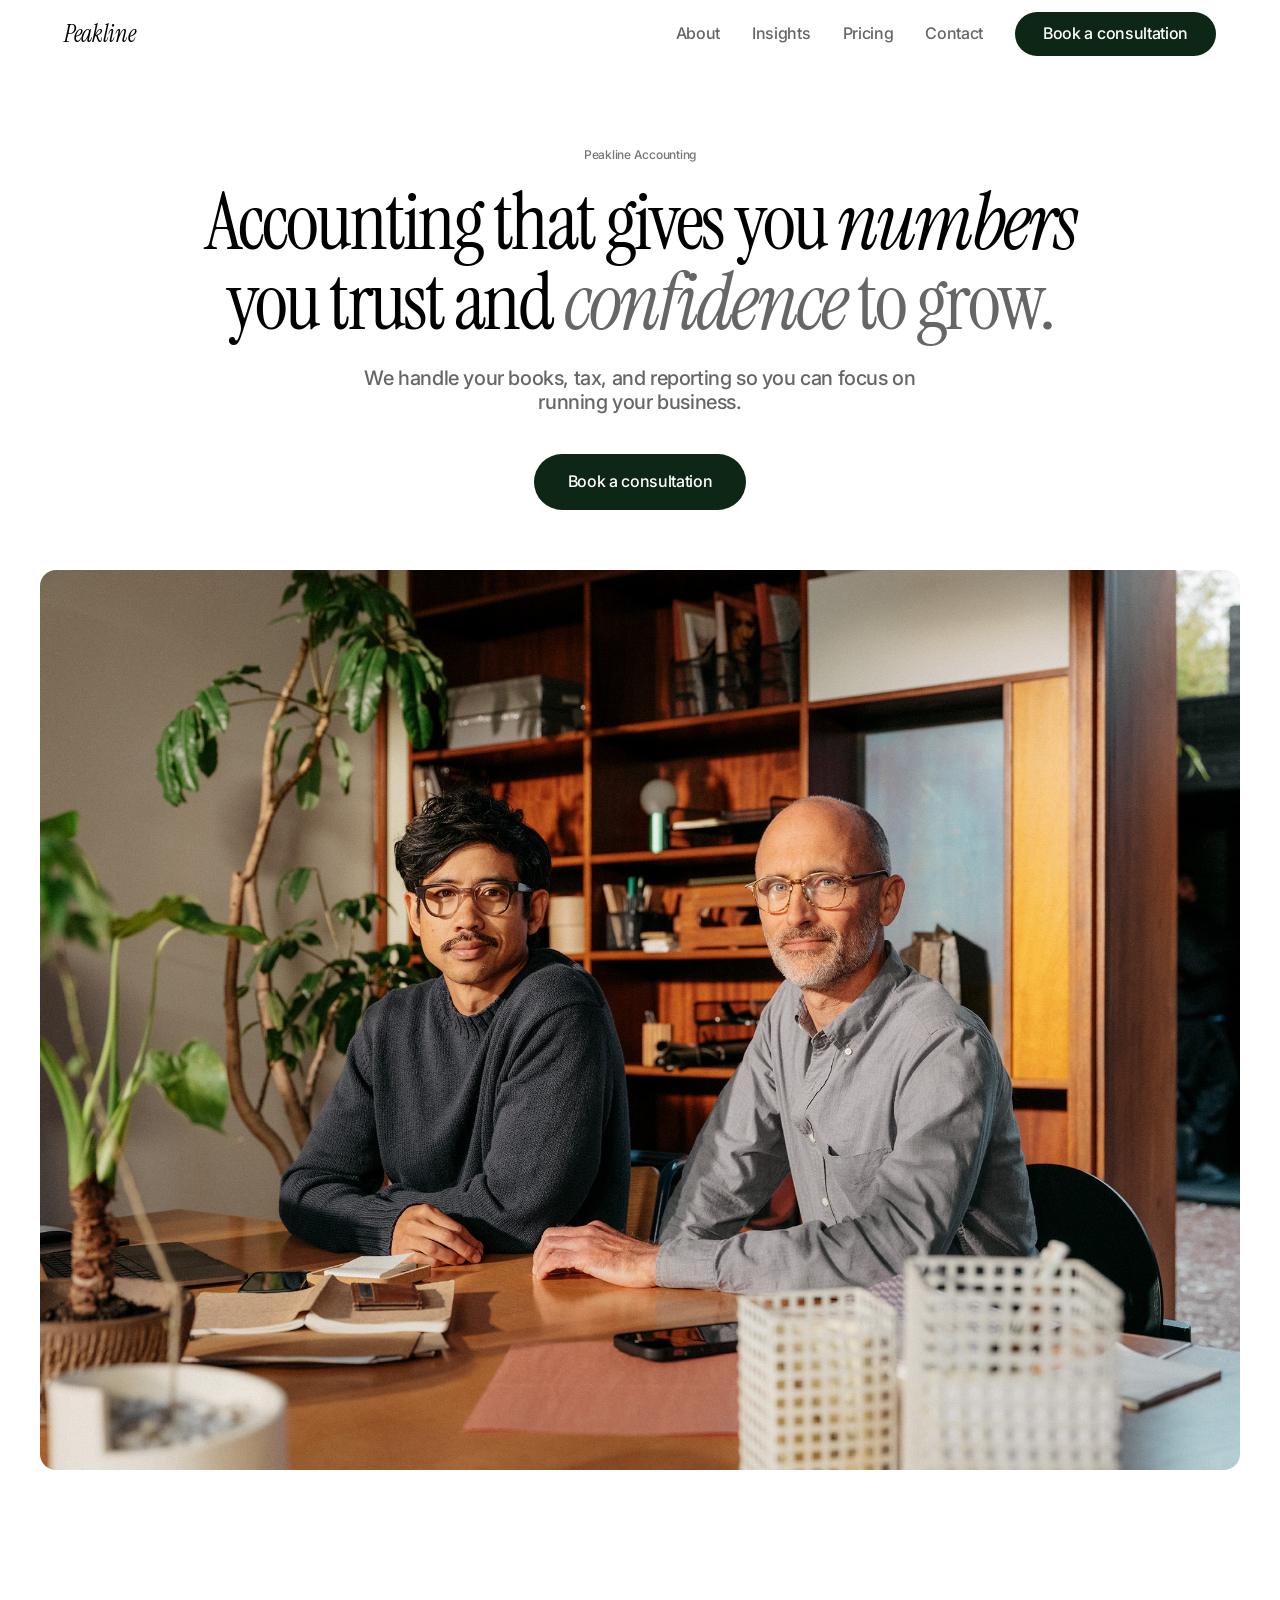
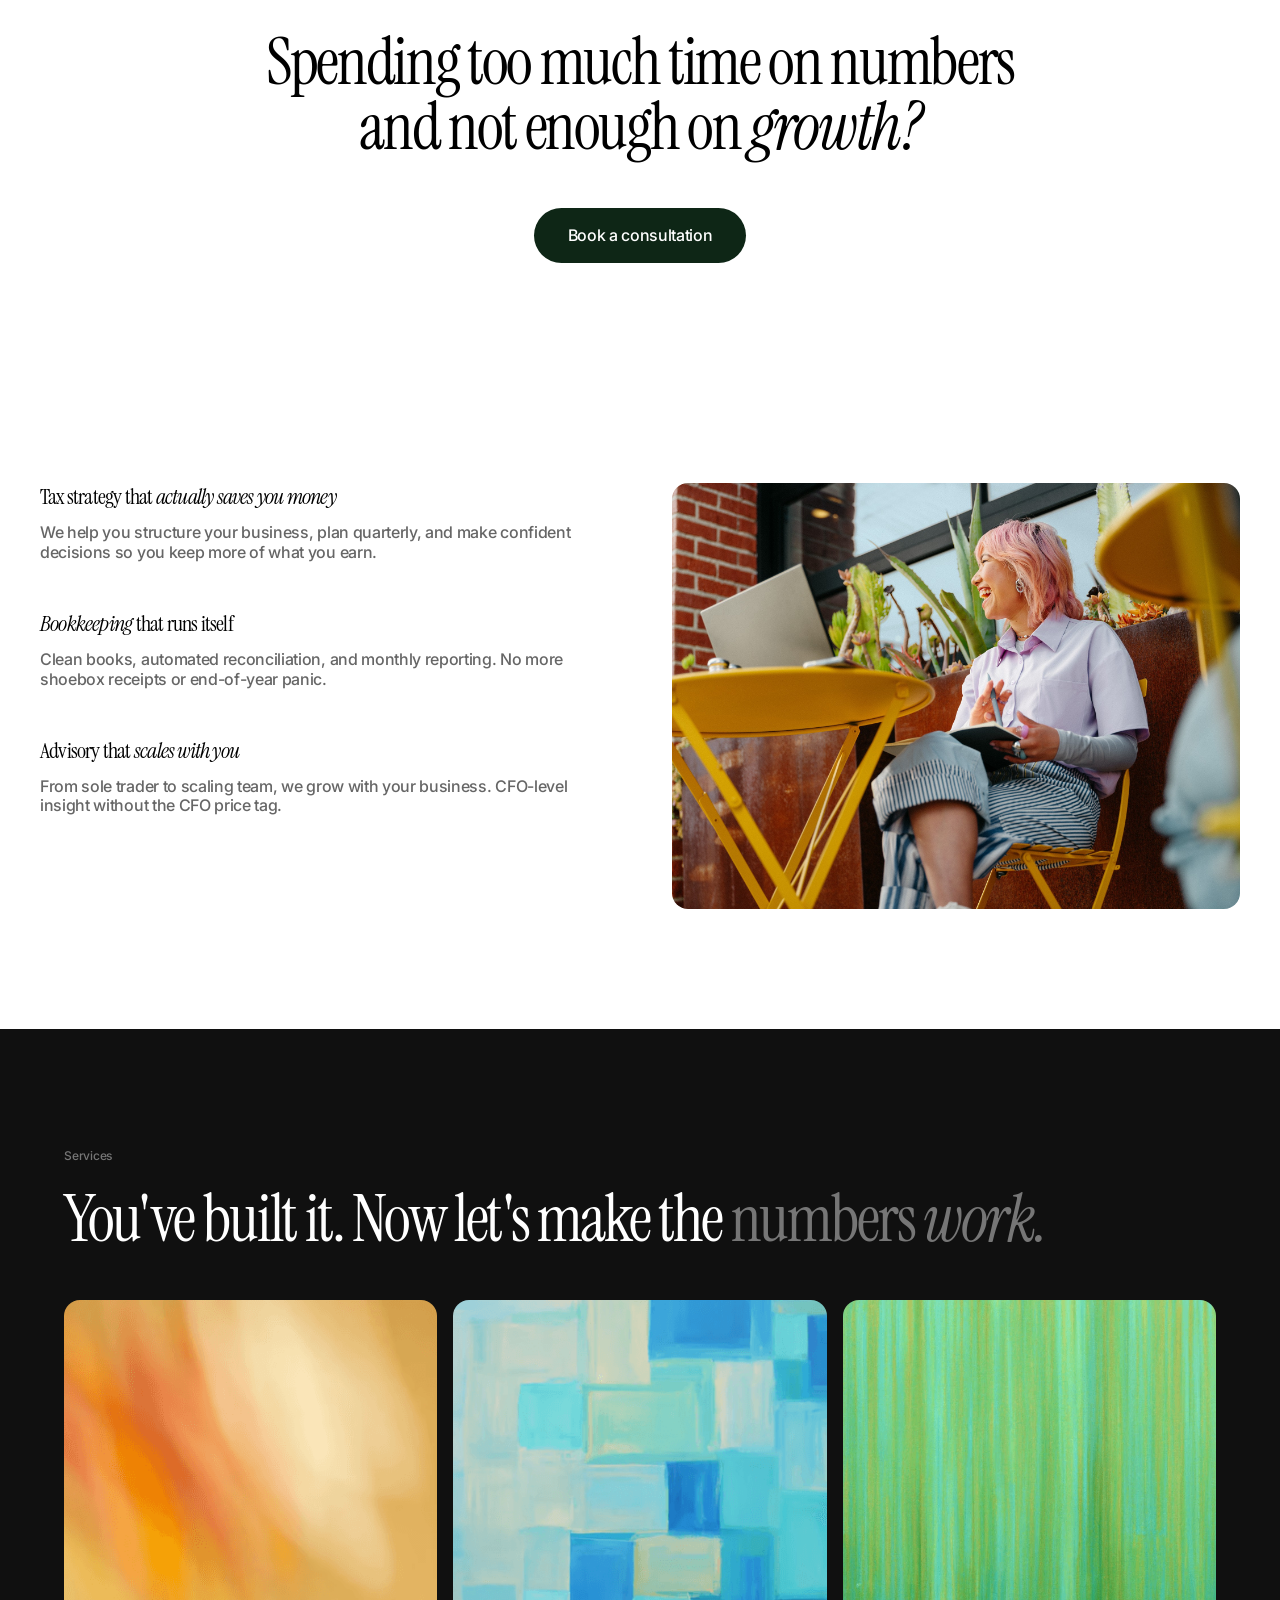
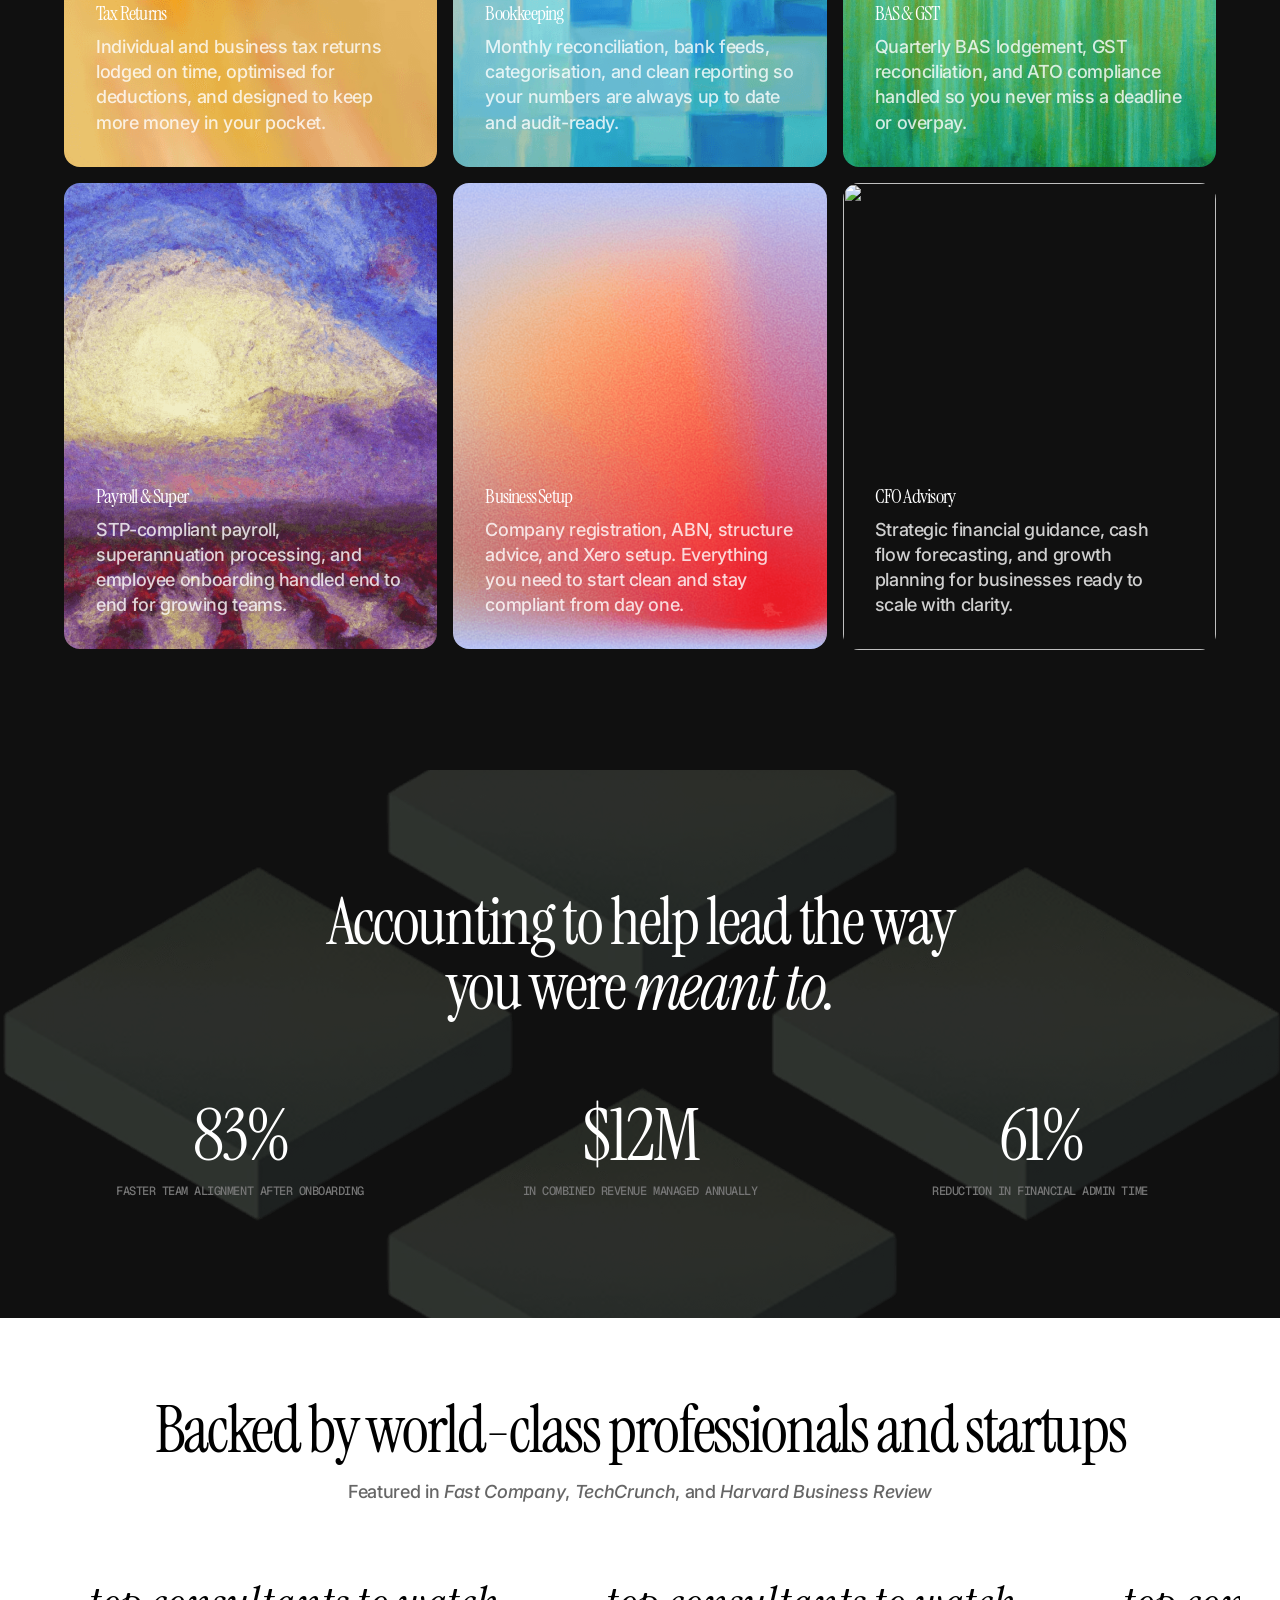
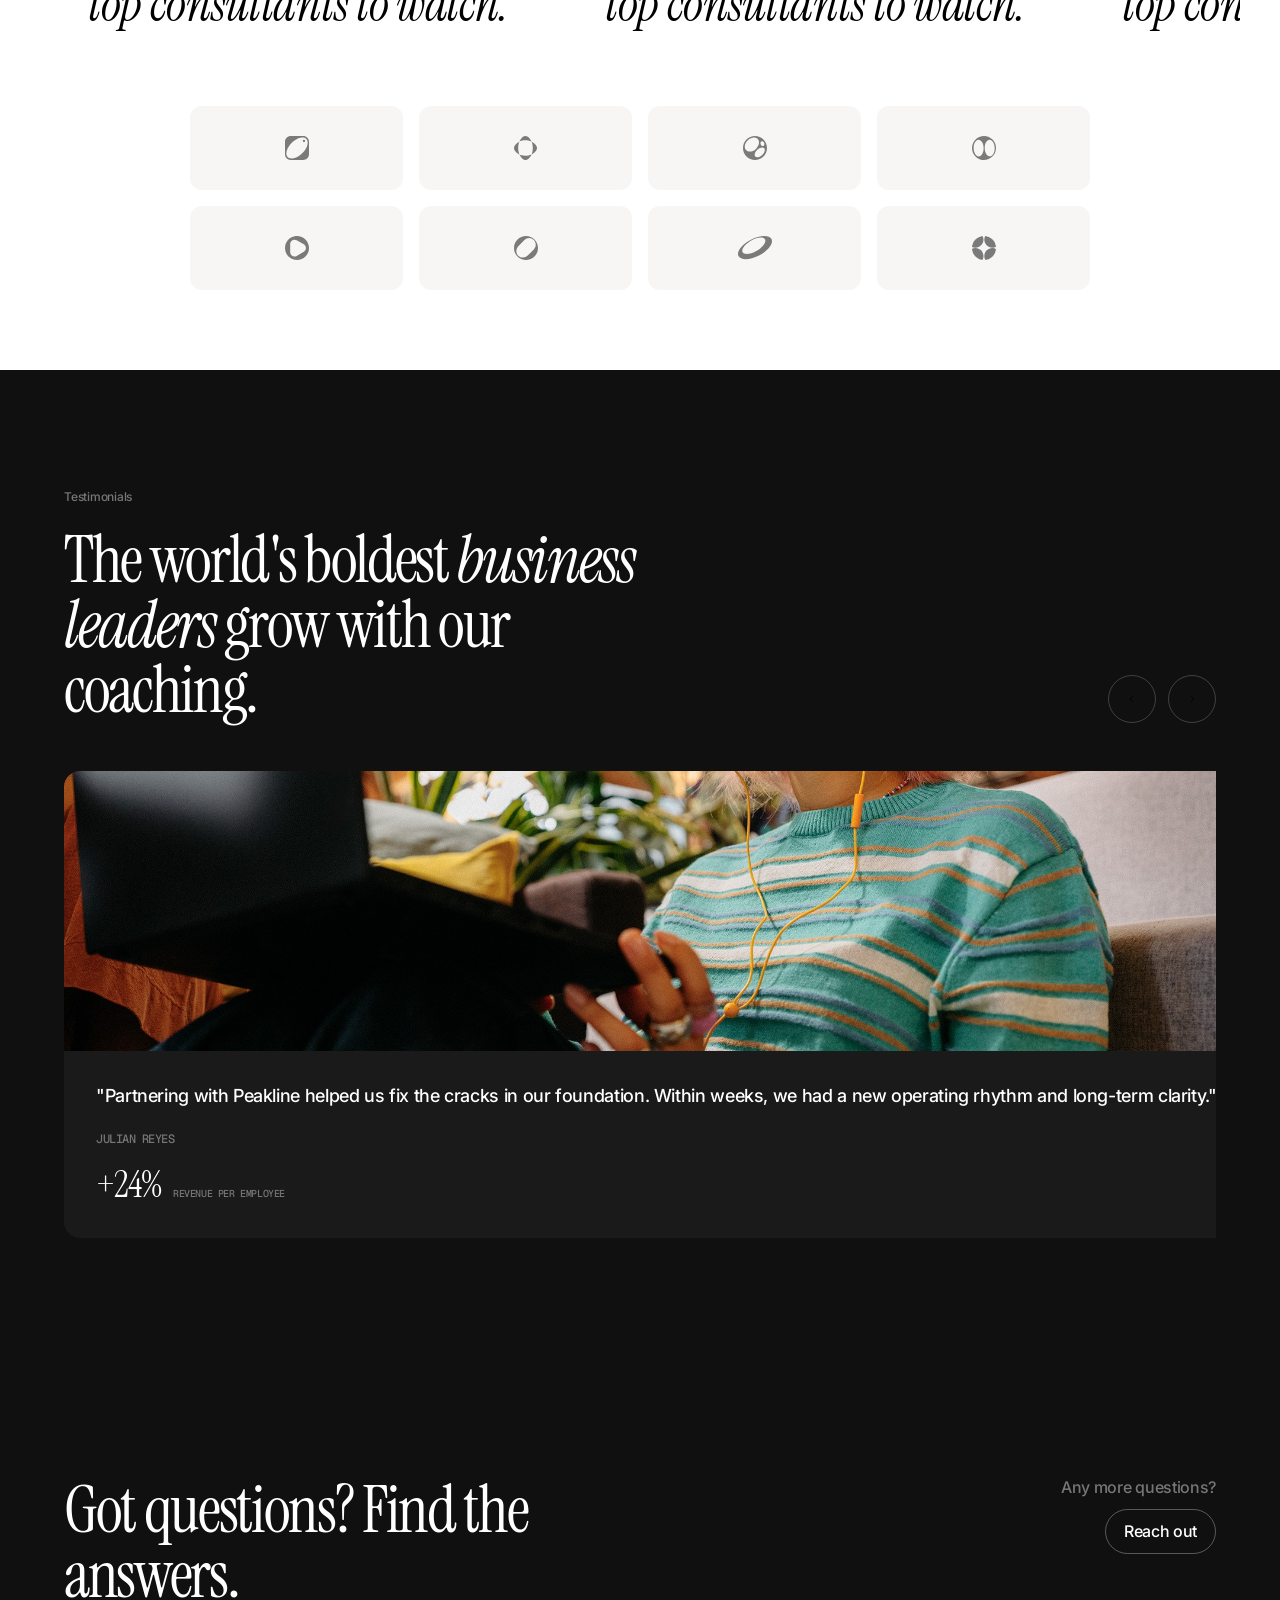
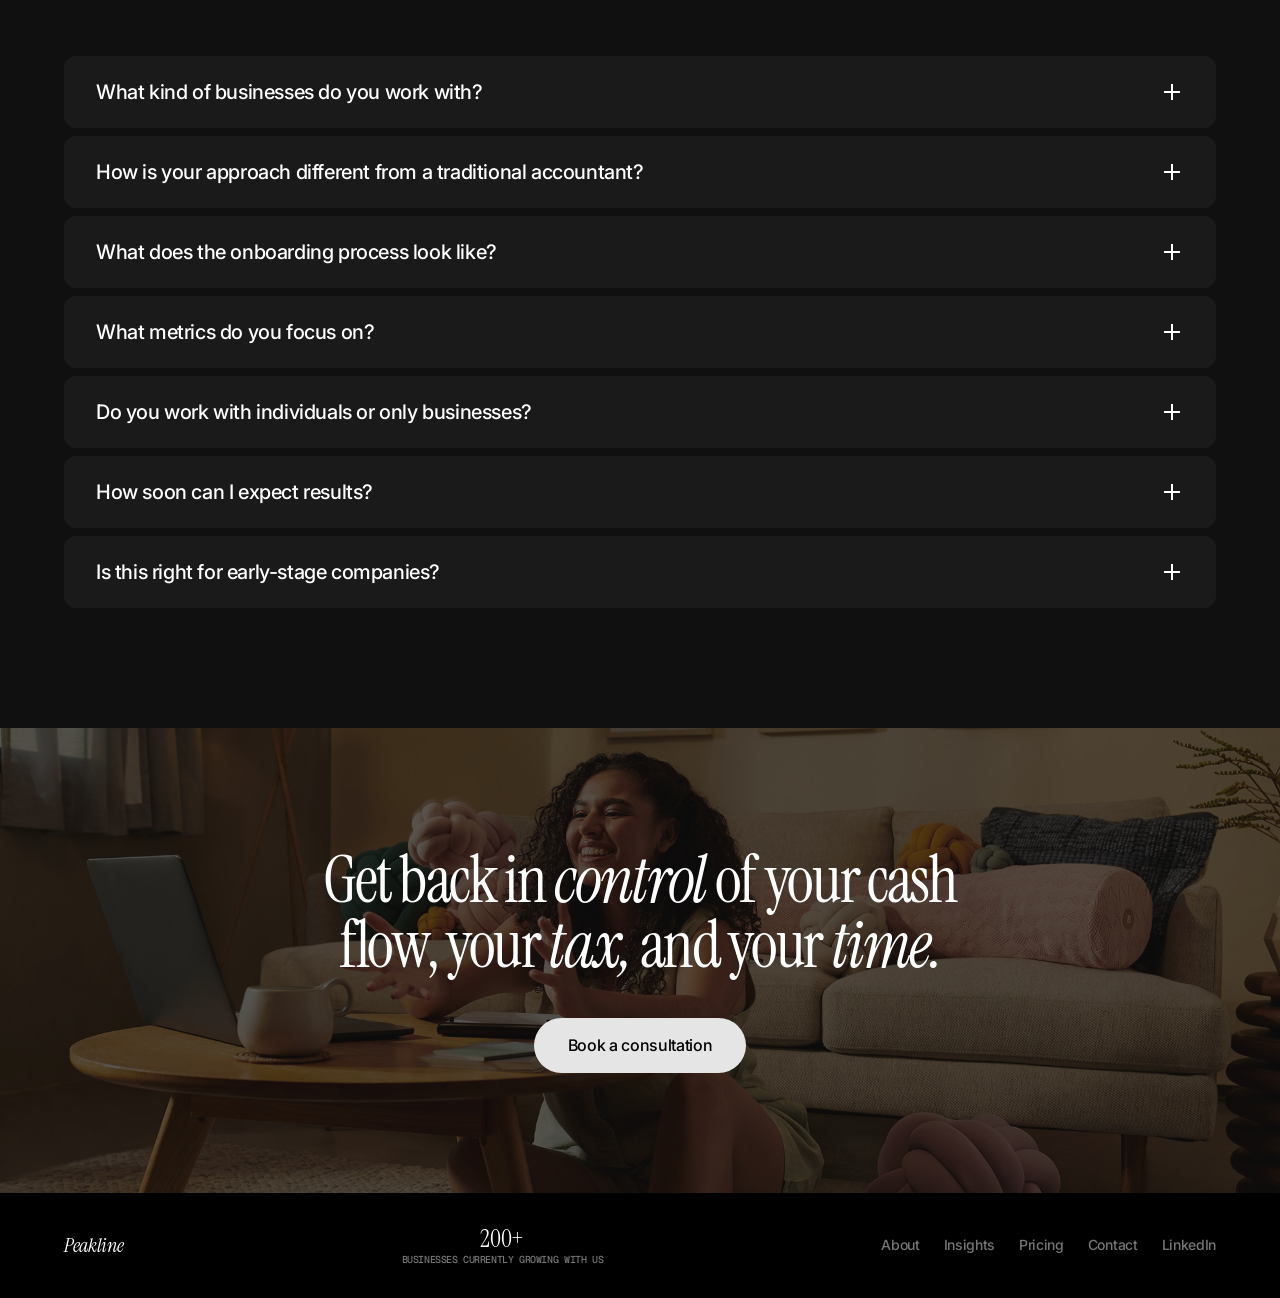
==== index.html @ cc277021 "Initial build: Peakline Accounting static site Recreated from Framer template as plain HTML/CSS/JS s" ====
<!DOCTYPE html>
<html lang="en">
<head>
  <meta charset="UTF-8">
  <meta name="viewport" content="width=device-width, initial-scale=1.0">
  <title>Peakline Accounting</title>
  <link rel="stylesheet" href="css/styles.css">
</head>
<body>

  <!-- Navigation -->
  <nav class="nav" id="nav">
    <div class="nav-inner">
      <a href="index.html" class="nav-logo">Peakline</a>
      <div class="nav-links">
        <a href="about.html">About</a>
        <a href="insights.html">Insights</a>
        <a href="pricing.html">Pricing</a>
        <a href="contact.html">Contact</a>
        <a href="#" class="nav-cta">Book a consultation</a>
      </div>
      <div class="nav-hamburger" id="hamburger">
        <span></span>
        <span></span>
        <span></span>
      </div>
    </div>
  </nav>
  <div class="nav-mobile" id="mobileMenu">
    <a href="about.html">About</a>
    <a href="insights.html">Insights</a>
    <a href="pricing.html">Pricing</a>
    <a href="contact.html">Contact</a>
    <a href="#" class="btn btn-primary">Book a consultation</a>
  </div>
  <div class="nav-spacer"></div>

  <!-- Hero -->
  <section class="hero container fade-in">
    <p class="eyebrow">Peakline Accounting</p>
    <h1>Accounting that gives you <em>numbers</em> you trust and <span class="muted"><em>confidence</em> to grow.</span></h1>
    <p class="subtitle">We handle your books, tax, and reporting so you can focus on running your business.</p>
    <a href="#" class="btn btn-primary">Book a consultation</a>
    <div class="hero-image">
      <img src="images/hero-team.jpg" alt="Team collaborating in modern office">
    </div>
  </section>

  <!-- Problem Callout -->
  <section class="callout container fade-in">
    <h2>Spending too much time on numbers and not enough on <em>growth?</em></h2>
    <a href="#" class="btn btn-primary" style="margin-top: 16px;">Book a consultation</a>
  </section>

  <!-- Value Props -->
  <section class="value-props container fade-in">
    <div class="value-props-grid">
      <div class="value-props-content">
        <div class="value-prop">
          <h3>Tax strategy that <em>actually saves you money</em></h3>
          <p>We help you structure your business, plan quarterly, and make confident decisions so you keep more of what you earn.</p>
        </div>
        <div class="value-prop">
          <h3><em>Bookkeeping</em> that runs itself</h3>
          <p>Clean books, automated reconciliation, and monthly reporting. No more shoebox receipts or end-of-year panic.</p>
        </div>
        <div class="value-prop">
          <h3>Advisory that <em>scales with you</em></h3>
          <p>From sole trader to scaling team, we grow with your business. CFO-level insight without the CFO price tag.</p>
        </div>
      </div>
      <div class="value-props-image">
        <img src="images/woman-laptop.jpg" alt="Business owner working on laptop">
      </div>
    </div>
  </section>

  <!-- Packages / Services -->
  <section class="section-dark packages fade-in">
    <div class="container">
      <div class="packages-header">
        <p class="eyebrow">Services</p>
        <h2>You've built it. Now let's make the <span class="text-secondary">numbers <em>work.</em></span></h2>
      </div>
      <div class="packages-grid">
        <a href="#" class="package-card">
          <div class="package-card-bg"><img src="images/package-1.png" alt=""></div>
          <div class="package-card-content">
            <h3>Tax Returns</h3>
            <p>Individual and business tax returns lodged on time, optimised for deductions, and designed to keep more money in your pocket.</p>
          </div>
        </a>
        <a href="#" class="package-card">
          <div class="package-card-bg"><img src="images/package-2.png" alt=""></div>
          <div class="package-card-content">
            <h3>Bookkeeping</h3>
            <p>Monthly reconciliation, bank feeds, categorisation, and clean reporting so your numbers are always up to date and audit-ready.</p>
          </div>
        </a>
        <a href="#" class="package-card">
          <div class="package-card-bg"><img src="images/package-3.png" alt=""></div>
          <div class="package-card-content">
            <h3>BAS &amp; GST</h3>
            <p>Quarterly BAS lodgement, GST reconciliation, and ATO compliance handled so you never miss a deadline or overpay.</p>
          </div>
        </a>
        <a href="#" class="package-card">
          <div class="package-card-bg"><img src="images/package-4.png" alt=""></div>
          <div class="package-card-content">
            <h3>Payroll &amp; Super</h3>
            <p>STP-compliant payroll, superannuation processing, and employee onboarding handled end to end for growing teams.</p>
          </div>
        </a>
        <a href="#" class="package-card">
          <div class="package-card-bg"><img src="images/package-5.png" alt=""></div>
          <div class="package-card-content">
            <h3>Business Setup</h3>
            <p>Company registration, ABN, structure advice, and Xero setup. Everything you need to start clean and stay compliant from day one.</p>
          </div>
        </a>
        <a href="#" class="package-card">
          <div class="package-card-bg"><img src="images/package-6.png" alt=""></div>
          <div class="package-card-content">
            <h3>CFO Advisory</h3>
            <p>Strategic financial guidance, cash flow forecasting, and growth planning for businesses ready to scale with clarity.</p>
          </div>
        </a>
      </div>
    </div>
  </section>

  <!-- Stats -->
  <section class="section-dark stats fade-in">
    <div class="stats-bg">
      <img src="images/grid-dots-1.png" alt="">
    </div>
    <div class="container stats-content">
      <h2>Accounting to help lead the way you were <em>meant to.</em></h2>
      <div class="stats-grid">
        <div class="stat-item">
          <div class="stat-number" data-target="87" data-suffix="%">0%</div>
          <div class="stat-label">Faster team alignment after onboarding</div>
        </div>
        <div class="stat-item">
          <div class="stat-number" data-target="12" data-prefix="$" data-suffix="M">$0M</div>
          <div class="stat-label">In combined revenue managed annually</div>
        </div>
        <div class="stat-item">
          <div class="stat-number" data-target="64" data-suffix="%">0%</div>
          <div class="stat-label">Reduction in financial admin time</div>
        </div>
      </div>
    </div>
  </section>

  <!-- Social Proof -->
  <section class="social-proof container fade-in">
    <h2>Backed by world-class professionals and startups</h2>
    <p class="subtitle">Featured in <em>Fast Company</em>, <em>TechCrunch</em>, and <em>Harvard Business Review</em></p>
    <div class="ticker-wrapper">
      <div class="ticker">
        <span>top consultants to watch.</span>
        <span>top consultants to watch.</span>
        <span>top consultants to watch.</span>
        <span>top consultants to watch.</span>
        <span>top consultants to watch.</span>
        <span>top consultants to watch.</span>
      </div>
    </div>
    <div class="logo-grid">
      <div class="logo-cell"><img src="images/logo-1.svg" alt="Partner logo"></div>
      <div class="logo-cell"><img src="images/logo-2.svg" alt="Partner logo"></div>
      <div class="logo-cell"><img src="images/logo-3.svg" alt="Partner logo"></div>
      <div class="logo-cell"><img src="images/logo-4.svg" alt="Partner logo"></div>
      <div class="logo-cell"><img src="images/logo-5.svg" alt="Partner logo"></div>
      <div class="logo-cell"><img src="images/logo-6.svg" alt="Partner logo"></div>
      <div class="logo-cell"><img src="images/logo-7.svg" alt="Partner logo"></div>
      <div class="logo-cell"><img src="images/logo-8.svg" alt="Partner logo"></div>
    </div>
  </section>

  <!-- Testimonials -->
  <section class="section-dark testimonials fade-in">
    <div class="container">
      <p class="eyebrow">Testimonials</p>
      <div class="testimonials-header">
        <h2>The world's boldest <em>business leaders</em> grow with our coaching.</h2>
        <div class="testimonial-nav">
          <button class="prev-btn" aria-label="Previous"><img src="images/arrow-left.svg" alt="Previous"></button>
          <button class="next-btn" aria-label="Next"><img src="images/arrow-right.svg" alt="Next"></button>
        </div>
      </div>
      <div class="testimonials-track-wrapper">
        <div class="testimonials-track">
          <div class="testimonial-card">
            <div class="testimonial-card-image"><img src="images/testimonial-1.jpg" alt="Julian Reyes"></div>
            <div class="testimonial-card-content">
              <p class="quote">"Partnering with Peakline helped us fix the cracks in our foundation. Within weeks, we had a new operating rhythm and long-term clarity."</p>
              <p class="name">Julian Reyes</p>
              <div class="testimonial-metric">
                <span class="metric-value">+24%</span>
                <span class="metric-label">Revenue per employee</span>
              </div>
            </div>
          </div>
          <div class="testimonial-card">
            <div class="testimonial-card-image"><img src="images/testimonial-2.jpg" alt="Thomas Mcbridge"></div>
            <div class="testimonial-card-content">
              <p class="quote">"We used to throw resources at problems. Now we solve the right problems first. The shift in decision-making has been game-changing."</p>
              <p class="name">Thomas Mcbridge</p>
              <div class="testimonial-metric">
                <span class="metric-value">+3.5x</span>
                <span class="metric-label">Operations efficiency</span>
              </div>
            </div>
          </div>
          <div class="testimonial-card">
            <div class="testimonial-card-image"><img src="images/testimonial-3.jpg" alt="Samantha Rhodes"></div>
            <div class="testimonial-card-content">
              <p class="quote">"Every strategy session left us sharper. We now know exactly where we're going, and we're finally executing as a united front."</p>
              <p class="name">Samantha Rhodes</p>
              <div class="testimonial-metric">
                <span class="metric-value">+$450k</span>
                <span class="metric-label">Annual revenue uplift</span>
              </div>
            </div>
          </div>
          <div class="testimonial-card">
            <div class="testimonial-card-image"><img src="images/testimonial-4.jpg" alt="Jonas Meyer"></div>
            <div class="testimonial-card-content">
              <p class="quote">"From hiring to workflows to mindset, every area of our business was touched. We finally moved from surviving mode to actually scaling."</p>
              <p class="name">Jonas Meyer</p>
              <div class="testimonial-metric">
                <span class="metric-value">17hrs</span>
                <span class="metric-label">Overall time recovered weekly</span>
              </div>
            </div>
          </div>
        </div>
      </div>
    </div>
  </section>

  <!-- FAQ -->
  <section class="section-dark faq fade-in">
    <div class="container">
      <div class="faq-header">
        <h2>Got questions? Find the answers.</h2>
        <div class="faq-header-right">
          <p>Any more questions?</p>
          <a href="contact.html" class="btn btn-outline">Reach out</a>
        </div>
      </div>
      <div class="faq-list">
        <div class="faq-item">
          <button class="faq-question">What kind of businesses do you work with?<span class="faq-icon"></span></button>
          <div class="faq-answer"><div class="faq-answer-inner">We work with growth-stage startups, scaling teams, and established companies across sectors like tech, finance, media, and professional services. If you're building toward clarity, structure, and scale, we're built for you.</div></div>
        </div>
        <div class="faq-item">
          <button class="faq-question">How is your approach different from a traditional accountant?<span class="faq-icon"></span></button>
          <div class="faq-answer"><div class="faq-answer-inner">We don't just lodge returns and disappear. Our approach combines proactive tax strategy, clean bookkeeping, and ongoing advisory. You get both compliance and clarity, guided in real time.</div></div>
        </div>
        <div class="faq-item">
          <button class="faq-question">What does the onboarding process look like?<span class="faq-icon"></span></button>
          <div class="faq-answer"><div class="faq-answer-inner">It begins with a discovery call to assess your current financial setup. From there, we clean up your books, set up systems, and build a plan tailored to your goals. Everything is structured around your specific business needs.</div></div>
        </div>
        <div class="faq-item">
          <button class="faq-question">What metrics do you focus on?<span class="faq-icon"></span></button>
          <div class="faq-answer"><div class="faq-answer-inner">That depends on your goals. Common metrics include cash flow forecasting, profit margins, tax liability projections, accounts receivable ageing, and payroll accuracy.</div></div>
        </div>
        <div class="faq-item">
          <button class="faq-question">Do you work with individuals or only businesses?<span class="faq-icon"></span></button>
          <div class="faq-answer"><div class="faq-answer-inner">Both. We handle individual tax returns and sole trader bookkeeping, but our best work happens with growing businesses that need ongoing financial clarity and strategic guidance.</div></div>
        </div>
        <div class="faq-item">
          <button class="faq-question">How soon can I expect results?<span class="faq-icon"></span></button>
          <div class="faq-answer"><div class="faq-answer-inner">Most clients see measurable improvements, such as cleaner books, reduced tax liability, and better cash flow visibility, within the first 30 to 60 days.</div></div>
        </div>
        <div class="faq-item">
          <button class="faq-question">Is this right for early-stage companies?<span class="faq-icon"></span></button>
          <div class="faq-answer"><div class="faq-answer-inner">If you're pre-revenue or still validating your idea, we may not be the best fit yet. We specialise in helping businesses that are generating revenue and ready to get their financial house in order.</div></div>
        </div>
      </div>
    </div>
  </section>

  <!-- Footer CTA -->
  <section class="footer-cta fade-in">
    <div class="footer-cta-bg">
      <img src="images/footer-cta-bg.jpg" alt="">
    </div>
    <div class="container footer-cta-content">
      <h2>Get back in <em>control</em> of your cash flow, your <em>tax,</em> and your <em>time.</em></h2>
      <a href="#" class="btn btn-light">Book a consultation</a>
    </div>
  </section>

  <!-- Footer -->
  <footer class="footer">
    <div class="container footer-inner">
      <div class="footer-logo">Peakline</div>
      <div class="footer-stat">
        <div class="number">200+</div>
        <div class="label">businesses currently growing with us</div>
      </div>
      <div class="footer-links">
        <a href="about.html">About</a>
        <a href="insights.html">Insights</a>
        <a href="pricing.html">Pricing</a>
        <a href="contact.html">Contact</a>
        <a href="#">LinkedIn</a>
      </div>
    </div>
  </footer>

  <script src="js/main.js"></script>
</body>
</html>
---- css/styles.css ----
/* ============================================
   PEAKLINE ACCOUNTING - STYLES
   ============================================ */

/* Fonts */
@import url('https://fonts.googleapis.com/css2?family=Instrument+Serif:ital@0;1&family=Inter:wght@400;500;600&family=Geist+Mono:wght@400;500&display=swap');

/* Reset */
*, *::before, *::after {
  box-sizing: border-box;
  margin: 0;
  padding: 0;
}

html {
  scroll-behavior: smooth;
  -webkit-font-smoothing: antialiased;
  -moz-osx-font-smoothing: grayscale;
}

body {
  font-family: 'Inter', sans-serif;
  font-weight: 500;
  font-size: 16px;
  line-height: 1.2;
  letter-spacing: -0.32px;
  color: #000000;
  background: #ffffff;
  overflow-x: hidden;
}

img {
  max-width: 100%;
  height: auto;
  display: block;
}

a {
  text-decoration: none;
  color: inherit;
}

ul, ol {
  list-style: none;
}

button {
  border: none;
  background: none;
  cursor: pointer;
  font-family: inherit;
}

input, textarea {
  font-family: inherit;
  border: none;
  outline: none;
}

/* ============================================
   TYPOGRAPHY
   ============================================ */

.font-serif {
  font-family: 'Instrument Serif', serif;
  font-weight: 400;
}

.font-mono {
  font-family: 'Geist Mono', monospace;
  font-weight: 500;
}

h1, h2, h3 {
  font-family: 'Instrument Serif', serif;
  font-weight: 400;
}

h1 {
  font-size: 80px;
  line-height: 80px;
  letter-spacing: -2.88px;
}

h2 {
  font-size: 65px;
  line-height: 65px;
  letter-spacing: -2.34px;
}

h3 {
  font-size: 22px;
  line-height: 1.3;
  letter-spacing: -0.792px;
}

.text-muted {
  color: #666666;
}

.text-secondary {
  color: #767676;
}

.text-white {
  color: #ffffff;
}

/* ============================================
   LAYOUT
   ============================================ */

.container {
  max-width: 1200px;
  margin: 0 auto;
  padding: 0 24px;
}

.section {
  padding: 120px 0;
}

.section-dark {
  background: #101010;
  color: #ffffff;
}

/* ============================================
   BUTTONS
   ============================================ */

.btn {
  display: inline-flex;
  align-items: center;
  justify-content: center;
  font-family: 'Inter', sans-serif;
  font-weight: 500;
  font-size: 16px;
  letter-spacing: -0.32px;
  border-radius: 100px;
  transition: all 0.3s ease;
  cursor: pointer;
  text-decoration: none;
}

.btn-primary {
  background: #0E2616;
  color: #ffffff;
  padding: 18px 34px;
}

.btn-primary:hover {
  background: #1a3a24;
}

.btn-sm {
  padding: 12px 28px;
}

.btn-light {
  background: #E5E5E5;
  color: #000000;
  padding: 18px 34px;
}

.btn-light:hover {
  background: #d5d5d5;
}

.btn-outline {
  background: transparent;
  color: #ffffff;
  padding: 12px 18px;
  border: 1px solid rgba(255,255,255,0.3);
}

.btn-outline:hover {
  border-color: rgba(255,255,255,0.6);
}

/* ============================================
   EYEBROW / LABEL
   ============================================ */

.eyebrow {
  font-family: 'Inter', sans-serif;
  font-weight: 500;
  font-size: 12px;
  line-height: 14.4px;
  letter-spacing: -0.24px;
  color: #767676;
  margin-bottom: 24px;
}

.section-dark .eyebrow {
  color: #767676;
}

/* ============================================
   NAVIGATION
   ============================================ */

.nav {
  position: fixed;
  top: 0;
  left: 0;
  right: 0;
  z-index: 1000;
  background: #ffffff;
  transition: background 0.3s ease, box-shadow 0.3s ease;
}

.nav.scrolled {
  box-shadow: 0 1px 0 rgba(0,0,0,0.06);
}

.nav-inner {
  display: flex;
  align-items: center;
  justify-content: space-between;
  height: 68px;
  max-width: 1200px;
  margin: 0 auto;
  padding: 0 24px;
}

.nav-logo {
  font-family: 'Instrument Serif', serif;
  font-style: italic;
  font-size: 24px;
  font-weight: 400;
  color: #000000;
  text-decoration: none;
}

.nav-links {
  display: flex;
  align-items: center;
  gap: 32px;
}

.nav-links a {
  font-size: 16px;
  letter-spacing: -0.32px;
  color: #666666;
  transition: color 0.3s ease;
}

.nav-links a:hover {
  color: #000000;
}

.nav-links a.active {
  color: #000000;
}

.nav-cta {
  background: #0E2616;
  color: #ffffff !important;
  padding: 12px 28px;
  border-radius: 100px;
  font-size: 16px;
  letter-spacing: -0.32px;
  transition: background 0.3s ease;
}

.nav-cta:hover {
  background: #1a3a24 !important;
  color: #ffffff !important;
}

/* Mobile hamburger */
.nav-hamburger {
  display: none;
  flex-direction: column;
  gap: 5px;
  cursor: pointer;
  padding: 8px;
}

.nav-hamburger span {
  display: block;
  width: 24px;
  height: 2px;
  background: #000;
  transition: all 0.3s ease;
}

.nav-hamburger.active span:nth-child(1) {
  transform: rotate(45deg) translate(5px, 5px);
}

.nav-hamburger.active span:nth-child(2) {
  opacity: 0;
}

.nav-hamburger.active span:nth-child(3) {
  transform: rotate(-45deg) translate(5px, -5px);
}

/* Mobile menu */
.nav-mobile {
  display: none;
  position: fixed;
  top: 68px;
  left: 0;
  right: 0;
  bottom: 0;
  background: #ffffff;
  padding: 40px 24px;
  z-index: 999;
  flex-direction: column;
  gap: 24px;
}

.nav-mobile.active {
  display: flex;
}

.nav-mobile a {
  font-size: 32px;
  font-family: 'Instrument Serif', serif;
  color: #000000;
}

.nav-mobile .btn {
  margin-top: 16px;
  text-align: center;
}

/* Spacer for fixed nav */
.nav-spacer {
  height: 68px;
}

/* ============================================
   HERO SECTIONS
   ============================================ */

.hero {
  padding: 80px 0 60px;
  text-align: center;
}

.hero .eyebrow {
  margin-bottom: 20px;
}

.hero h1 {
  max-width: 900px;
  margin: 0 auto 24px;
}

.hero h1 .muted {
  color: #666666;
}

.hero .subtitle {
  font-size: 20px;
  line-height: 24px;
  letter-spacing: -0.4px;
  color: #666666;
  max-width: 560px;
  margin: 0 auto 40px;
}

.hero-image {
  width: 100%;
  margin-top: 60px;
  border-radius: 16px;
  overflow: hidden;
}

.hero-image img {
  width: 100%;
  height: auto;
  object-fit: cover;
}

/* ============================================
   PROBLEM CALLOUT
   ============================================ */

.callout {
  text-align: center;
  padding: 100px 0;
}

.callout h2 {
  max-width: 800px;
  margin: 0 auto 32px;
}

/* ============================================
   VALUE PROPS (3 col)
   ============================================ */

.value-props {
  padding: 120px 0;
}

.value-props-grid {
  display: grid;
  grid-template-columns: 1fr 1fr;
  gap: 64px;
  align-items: start;
}

.value-props-content {
  display: flex;
  flex-direction: column;
  gap: 48px;
}

.value-prop h3 {
  margin-bottom: 12px;
}

.value-prop p {
  font-size: 16px;
  line-height: 19.2px;
  letter-spacing: -0.32px;
  color: #666666;
}

.value-props-image {
  border-radius: 16px;
  overflow: hidden;
  position: sticky;
  top: 100px;
}

.value-props-image img {
  width: 100%;
  height: auto;
  object-fit: cover;
}

/* ============================================
   PACKAGES / SERVICES GRID
   ============================================ */

.packages {
  padding: 120px 0;
}

.packages-header {
  margin-bottom: 48px;
}

.packages-grid {
  display: grid;
  grid-template-columns: repeat(3, 1fr);
  gap: 16px;
}

.package-card {
  position: relative;
  border-radius: 16px;
  overflow: hidden;
  aspect-ratio: 4/5;
  display: flex;
  flex-direction: column;
  justify-content: flex-end;
  padding: 32px;
  color: #ffffff;
  transition: transform 0.3s ease;
}

.package-card:hover {
  transform: scale(1.02);
}

.package-card-bg {
  position: absolute;
  inset: 0;
  z-index: 0;
}

.package-card-bg img {
  width: 100%;
  height: 100%;
  object-fit: cover;
}

.package-card-content {
  position: relative;
  z-index: 1;
}

.package-card h3 {
  font-family: 'Instrument Serif', serif;
  font-size: 20px;
  margin-bottom: 8px;
  color: #ffffff;
}

.package-card p {
  font-size: 18px;
  line-height: 25.2px;
  letter-spacing: -0.36px;
  color: rgba(255,255,255,0.8);
}

/* ============================================
   STATS SECTION
   ============================================ */

.stats {
  padding: 120px 0;
  position: relative;
  overflow: hidden;
}

.stats-bg {
  position: absolute;
  inset: 0;
  z-index: 0;
  opacity: 0.15;
}

.stats-bg img {
  width: 100%;
  height: 100%;
  object-fit: cover;
}

.stats-content {
  position: relative;
  z-index: 1;
}

.stats h2 {
  text-align: center;
  max-width: 700px;
  margin: 0 auto 80px;
}

.stats-grid {
  display: grid;
  grid-template-columns: repeat(3, 1fr);
  gap: 48px;
  text-align: center;
}

.stat-item .stat-number {
  font-family: 'Instrument Serif', serif;
  font-size: 72px;
  line-height: 1;
  letter-spacing: -2px;
  margin-bottom: 12px;
}

.stat-item .stat-label {
  font-family: 'Geist Mono', monospace;
  font-size: 12px;
  letter-spacing: -0.48px;
  text-transform: uppercase;
  color: #767676;
}

.section-dark .stat-label {
  color: #767676;
}

/* ============================================
   SOCIAL PROOF / LOGOS
   ============================================ */

.social-proof {
  padding: 80px 0;
  text-align: center;
}

.social-proof h2 {
  margin-bottom: 16px;
}

.social-proof .subtitle {
  font-size: 18px;
  line-height: 25.2px;
  color: #666666;
  margin-bottom: 48px;
}

/* Ticker / Marquee */
.ticker-wrapper {
  overflow: hidden;
  padding: 24px 0;
  margin-bottom: 48px;
}

.ticker {
  display: flex;
  animation: ticker 20s linear infinite;
  width: max-content;
}

.ticker span {
  font-family: 'Instrument Serif', serif;
  font-size: 48px;
  font-style: italic;
  color: #000000;
  white-space: nowrap;
  padding: 0 48px;
}

@keyframes ticker {
  0% { transform: translateX(0); }
  100% { transform: translateX(-50%); }
}

/* Logo grid */
.logo-grid {
  display: flex;
  flex-wrap: wrap;
  justify-content: center;
  gap: 16px;
  max-width: 900px;
  margin: 0 auto;
}

.logo-cell {
  background: #F8F6F5;
  border-radius: 12px;
  padding: 30px;
  display: flex;
  align-items: center;
  justify-content: center;
  min-width: 180px;
  flex: 1;
}

.logo-cell img {
  height: 24px;
  width: auto;
  opacity: 0.7;
}

/* ============================================
   TESTIMONIALS
   ============================================ */

.testimonials {
  padding: 120px 0;
}

.testimonials-header {
  display: flex;
  justify-content: space-between;
  align-items: flex-end;
  margin-bottom: 48px;
}

.testimonials-header h2 {
  max-width: 600px;
}

.testimonial-nav {
  display: flex;
  gap: 12px;
}

.testimonial-nav button {
  width: 48px;
  height: 48px;
  border-radius: 50%;
  border: 1px solid #E5E5E5;
  display: flex;
  align-items: center;
  justify-content: center;
  transition: all 0.3s ease;
  background: transparent;
}

.section-dark .testimonial-nav button {
  border-color: rgba(255,255,255,0.2);
}

.testimonial-nav button:hover {
  background: rgba(0,0,0,0.05);
}

.section-dark .testimonial-nav button:hover {
  background: rgba(255,255,255,0.1);
}

.testimonial-nav button img {
  width: 16px;
  height: 16px;
}

.section-dark .testimonial-nav button img {
  filter: invert(1);
}

.testimonials-track-wrapper {
  overflow: hidden;
}

.testimonials-track {
  display: flex;
  gap: 24px;
  transition: transform 0.5s ease;
}

.testimonial-card {
  min-width: 470px;
  flex-shrink: 0;
  border-radius: 16px;
  overflow: hidden;
  background: #F8F6F5;
  transition: transform 0.3s ease;
}

.section-dark .testimonial-card {
  background: #1a1a1a;
}

.testimonial-card:hover {
  transform: scale(1.02);
}

.testimonial-card-image {
  height: 280px;
  overflow: hidden;
}

.testimonial-card-image img {
  width: 100%;
  height: 100%;
  object-fit: cover;
}

.testimonial-card-content {
  padding: 32px;
}

.testimonial-card-content .quote {
  font-size: 18px;
  line-height: 25.2px;
  letter-spacing: -0.36px;
  color: #000000;
  margin-bottom: 24px;
}

.section-dark .testimonial-card-content .quote {
  color: #ffffff;
}

.testimonial-card-content .name {
  font-family: 'Geist Mono', monospace;
  font-size: 12px;
  letter-spacing: -0.48px;
  text-transform: uppercase;
  color: #767676;
  margin-bottom: 16px;
}

.testimonial-metric {
  display: flex;
  align-items: baseline;
  gap: 12px;
}

.testimonial-metric .metric-value {
  font-family: 'Instrument Serif', serif;
  font-size: 36px;
  letter-spacing: -1px;
}

.testimonial-metric .metric-label {
  font-family: 'Geist Mono', monospace;
  font-size: 10px;
  letter-spacing: -0.4px;
  text-transform: uppercase;
  color: #767676;
}

/* ============================================
   FAQ ACCORDION
   ============================================ */

.faq {
  padding: 120px 0;
}

.faq-header {
  display: flex;
  justify-content: space-between;
  align-items: flex-start;
  margin-bottom: 48px;
}

.faq-header h2 {
  max-width: 500px;
}

.faq-header-right {
  text-align: right;
}

.faq-header-right p {
  color: #767676;
  margin-bottom: 12px;
  font-size: 16px;
}

.faq-list {
  display: flex;
  flex-direction: column;
  gap: 8px;
}

.faq-item {
  border-radius: 12px;
  overflow: hidden;
  background: #F8F6F5;
  transition: background 0.3s ease;
}

.section-dark .faq-item {
  background: #1a1a1a;
}

.faq-question {
  display: flex;
  justify-content: space-between;
  align-items: center;
  padding: 24px 32px;
  cursor: pointer;
  font-size: 20px;
  font-weight: 500;
  letter-spacing: -0.4px;
  color: #000000;
  width: 100%;
  text-align: left;
  font-family: 'Inter', sans-serif;
}

.section-dark .faq-question {
  color: #ffffff;
}

.faq-icon {
  width: 24px;
  height: 24px;
  position: relative;
  flex-shrink: 0;
  margin-left: 16px;
}

.faq-icon::before,
.faq-icon::after {
  content: '';
  position: absolute;
  background: currentColor;
  transition: transform 0.3s ease;
}

.faq-icon::before {
  width: 16px;
  height: 2px;
  top: 50%;
  left: 50%;
  transform: translate(-50%, -50%);
}

.faq-icon::after {
  width: 2px;
  height: 16px;
  top: 50%;
  left: 50%;
  transform: translate(-50%, -50%);
}

.faq-item.active .faq-icon::after {
  transform: translate(-50%, -50%) rotate(90deg);
}

.faq-answer {
  max-height: 0;
  overflow: hidden;
  transition: max-height 0.4s ease, padding 0.4s ease;
}

.faq-answer-inner {
  padding: 0 32px 24px;
  font-size: 18px;
  line-height: 25.2px;
  letter-spacing: -0.36px;
  color: #767676;
}

.faq-item.active .faq-answer {
  max-height: 300px;
}

/* ============================================
   FOOTER CTA
   ============================================ */

.footer-cta {
  position: relative;
  padding: 120px 0;
  text-align: center;
  overflow: hidden;
  background: #101010;
  color: #ffffff;
}

.footer-cta-bg {
  position: absolute;
  inset: 0;
  z-index: 0;
  opacity: 0.3;
}

.footer-cta-bg img {
  width: 100%;
  height: 100%;
  object-fit: cover;
}

.footer-cta-content {
  position: relative;
  z-index: 1;
}

.footer-cta h2 {
  max-width: 700px;
  margin: 0 auto 40px;
}

/* ============================================
   FOOTER
   ============================================ */

.footer {
  background: #000000;
  color: #ffffff;
  padding: 32px 0;
}

.footer-inner {
  display: flex;
  align-items: center;
  justify-content: space-between;
}

.footer-logo {
  font-family: 'Instrument Serif', serif;
  font-style: italic;
  font-size: 20px;
}

.footer-stat {
  text-align: center;
}

.footer-stat .number {
  font-family: 'Instrument Serif', serif;
  font-size: 24px;
}

.footer-stat .label {
  font-family: 'Geist Mono', monospace;
  font-size: 10px;
  text-transform: uppercase;
  letter-spacing: -0.4px;
  color: #767676;
}

.footer-links {
  display: flex;
  gap: 24px;
  align-items: center;
}

.footer-links a {
  font-size: 14px;
  color: #767676;
  transition: color 0.3s ease;
}

.footer-links a:hover {
  color: #ffffff;
}

/* ============================================
   PRICING PAGE
   ============================================ */

.pricing-toggle {
  display: flex;
  gap: 0;
  background: #F8F6F5;
  border-radius: 100px;
  padding: 4px;
  margin: 40px auto;
  width: fit-content;
}

.pricing-toggle button {
  padding: 12px 28px;
  border-radius: 100px;
  font-size: 16px;
  font-weight: 500;
  letter-spacing: -0.32px;
  color: #767676;
  transition: all 0.3s ease;
  font-family: 'Inter', sans-serif;
}

.pricing-toggle button.active {
  background: #0E2616;
  color: #ffffff;
}

.pricing-cards {
  display: grid;
  grid-template-columns: repeat(3, 1fr);
  gap: 16px;
  margin-top: 48px;
}

.pricing-card {
  background: #F8F6F5;
  border-radius: 16px;
  padding: 40px 32px;
  display: flex;
  flex-direction: column;
}

.pricing-card .card-title {
  font-family: 'Instrument Serif', serif;
  font-size: 28px;
  margin-bottom: 8px;
}

.pricing-card .card-subtitle {
  font-size: 16px;
  color: #767676;
  margin-bottom: 24px;
  line-height: 1.4;
}

.pricing-card .card-price {
  font-family: 'Instrument Serif', serif;
  font-size: 48px;
  letter-spacing: -1.5px;
  margin-bottom: 8px;
}

.pricing-card .card-price span {
  font-family: 'Inter', sans-serif;
  font-size: 16px;
  color: #767676;
  letter-spacing: 0;
}

.pricing-card .card-features {
  margin-top: 32px;
  display: flex;
  flex-direction: column;
  gap: 16px;
  flex: 1;
}

.pricing-card .card-features li {
  font-size: 16px;
  color: #666666;
  padding-left: 24px;
  position: relative;
}

.pricing-card .card-features li::before {
  content: '';
  position: absolute;
  left: 0;
  top: 6px;
  width: 8px;
  height: 8px;
  border-radius: 50%;
  background: #0E2616;
}

.pricing-card .btn {
  margin-top: 32px;
  width: 100%;
}

/* ============================================
   CONTACT PAGE
   ============================================ */

.contact-form-section {
  padding: 80px 0 120px;
}

.contact-form-section h2 {
  font-size: 40px;
  line-height: 44px;
  margin-bottom: 40px;
}

.contact-form {
  max-width: 600px;
}

.form-group {
  margin-bottom: 24px;
}

.form-group label {
  display: block;
  font-size: 14px;
  color: #767676;
  margin-bottom: 8px;
  font-weight: 500;
}

.form-group input,
.form-group textarea {
  width: 100%;
  padding: 16px 0;
  font-size: 18px;
  border-bottom: 1px solid #E5E5E5;
  background: transparent;
  transition: border-color 0.3s ease;
}

.form-group input:focus,
.form-group textarea:focus {
  border-color: #000000;
}

.form-group textarea {
  resize: vertical;
  min-height: 100px;
}

.form-checkbox {
  display: flex;
  align-items: center;
  gap: 12px;
  margin-bottom: 32px;
  cursor: pointer;
}

.form-checkbox input[type="checkbox"] {
  width: 20px;
  height: 20px;
  accent-color: #0E2616;
}

.form-checkbox span {
  font-size: 16px;
  color: #666666;
}

/* ============================================
   INSIGHTS / BLOG GRID
   ============================================ */

.article-grid {
  display: grid;
  grid-template-columns: repeat(3, 1fr);
  gap: 16px;
  padding: 0 0 120px;
}

.article-grid .article-card:first-child {
  grid-column: 1 / -1;
}

.article-card {
  position: relative;
  border-radius: 16px;
  overflow: hidden;
  aspect-ratio: 16/10;
  display: flex;
  flex-direction: column;
  justify-content: flex-end;
  padding: 32px;
  color: #ffffff;
  transition: transform 0.3s ease;
}

.article-card:first-child {
  aspect-ratio: 21/9;
}

.article-card:hover {
  transform: scale(1.02);
}

.article-card-bg {
  position: absolute;
  inset: 0;
  z-index: 0;
}

.article-card-bg img {
  width: 100%;
  height: 100%;
  object-fit: cover;
}

.article-card-bg::after {
  content: '';
  position: absolute;
  inset: 0;
  background: linear-gradient(to top, rgba(0,0,0,0.7) 0%, rgba(0,0,0,0) 60%);
}

.article-card-content {
  position: relative;
  z-index: 1;
}

.article-card .date {
  font-family: 'Geist Mono', monospace;
  font-size: 12px;
  text-transform: uppercase;
  letter-spacing: -0.48px;
  color: rgba(255,255,255,0.7);
  margin-bottom: 8px;
}

.article-card h3 {
  font-family: 'Instrument Serif', serif;
  font-size: 24px;
  line-height: 1.2;
  color: #ffffff;
}

/* ============================================
   ARTICLE PAGE
   ============================================ */

.article-page {
  padding: 80px 0 120px;
}

.article-page .article-header {
  max-width: 800px;
  margin: 0 auto 48px;
}

.article-page .article-header h1 {
  font-size: 56px;
  line-height: 58px;
  letter-spacing: -2px;
  margin-bottom: 16px;
}

.article-page .article-header .date {
  font-family: 'Geist Mono', monospace;
  font-size: 12px;
  text-transform: uppercase;
  letter-spacing: -0.48px;
  color: #767676;
}

.article-page .article-hero-image {
  width: 100%;
  border-radius: 16px;
  overflow: hidden;
  margin-bottom: 64px;
}

.article-page .article-hero-image img {
  width: 100%;
  height: auto;
  object-fit: cover;
  max-height: 500px;
}

.article-body {
  max-width: 800px;
  margin: 0 auto;
}

.article-body h2 {
  font-size: 36px;
  line-height: 40px;
  letter-spacing: -1.3px;
  margin: 48px 0 20px;
}

.article-body h3 {
  font-size: 22px;
  margin: 32px 0 12px;
}

.article-body p {
  font-size: 18px;
  line-height: 28px;
  letter-spacing: -0.36px;
  color: #666666;
  margin-bottom: 20px;
}

.article-body strong {
  color: #000000;
  font-weight: 600;
}

.article-body ul,
.article-body ol {
  margin: 16px 0 20px 24px;
}

.article-body li {
  font-size: 18px;
  line-height: 28px;
  color: #666666;
  margin-bottom: 8px;
  list-style: disc;
}

/* ============================================
   ABOUT PAGE
   ============================================ */

.about-body {
  padding: 80px 0 120px;
}

.about-body-grid {
  display: grid;
  grid-template-columns: 1fr 1fr;
  gap: 64px;
  align-items: start;
}

.about-body h2 {
  margin-bottom: 24px;
}

.about-body p {
  font-size: 18px;
  line-height: 25.2px;
  letter-spacing: -0.36px;
  color: #666666;
  margin-bottom: 16px;
}

.about-stats {
  padding: 120px 0;
}

.about-stats-grid {
  display: grid;
  grid-template-columns: 1fr 1fr;
  gap: 64px;
  align-items: center;
}

.about-stats-image {
  border-radius: 16px;
  overflow: hidden;
}

.about-stats-content h2 {
  margin-bottom: 48px;
}

.about-stat-item {
  padding: 24px 0;
  border-bottom: 1px solid #E5E5E5;
}

.about-stat-item:first-child {
  border-top: 1px solid #E5E5E5;
}

.about-stat-item .stat-number {
  font-family: 'Instrument Serif', serif;
  font-size: 36px;
  letter-spacing: -1px;
  margin-bottom: 4px;
}

.about-stat-item .stat-label {
  font-size: 16px;
  color: #767676;
}

/* Team */
.team {
  padding: 120px 0;
}

.team-header {
  display: grid;
  grid-template-columns: 1fr 1fr;
  gap: 64px;
  align-items: start;
  margin-bottom: 64px;
}

.team-header-image {
  border-radius: 16px;
  overflow: hidden;
}

.team-header-content h2 {
  margin-bottom: 16px;
}

.team-header-content p {
  font-size: 18px;
  line-height: 25.2px;
  color: #666666;
}

.team-grid {
  display: grid;
  grid-template-columns: repeat(3, 1fr);
  gap: 16px;
}

.team-card {
  background: #F8F6F5;
  border-radius: 16px;
  overflow: hidden;
  transition: transform 0.3s ease;
}

.team-card:hover {
  transform: scale(1.02);
}

.team-card-image {
  aspect-ratio: 1;
  overflow: hidden;
}

.team-card-image img {
  width: 100%;
  height: 100%;
  object-fit: cover;
}

.team-card-content {
  padding: 24px;
}

.team-card-content h3 {
  font-family: 'Instrument Serif', serif;
  font-size: 20px;
  margin-bottom: 8px;
}

.team-card-content p {
  font-size: 14px;
  line-height: 19.6px;
  color: #767676;
}

/* ============================================
   SCROLL ANIMATIONS
   ============================================ */

.fade-in {
  opacity: 0;
  transform: translateY(30px);
  transition: opacity 0.8s ease, transform 0.8s ease;
}

.fade-in.visible {
  opacity: 1;
  transform: translateY(0);
}

/* ============================================
   RESPONSIVE - TABLET (810px)
   ============================================ */

@media (max-width: 1024px) {
  h1 {
    font-size: 56px;
    line-height: 58px;
    letter-spacing: -2px;
  }

  h2 {
    font-size: 48px;
    line-height: 50px;
    letter-spacing: -1.7px;
  }

  .section {
    padding: 80px 0;
  }

  .value-props-grid {
    grid-template-columns: 1fr;
    gap: 48px;
  }

  .value-props-image {
    position: static;
    order: -1;
  }

  .packages-grid {
    grid-template-columns: repeat(2, 1fr);
  }

  .stats-grid {
    grid-template-columns: repeat(3, 1fr);
    gap: 32px;
  }

  .stat-item .stat-number {
    font-size: 56px;
  }

  .pricing-cards {
    grid-template-columns: repeat(2, 1fr);
  }

  .about-body-grid,
  .about-stats-grid,
  .team-header {
    grid-template-columns: 1fr;
    gap: 40px;
  }

  .team-grid {
    grid-template-columns: repeat(2, 1fr);
  }

  .article-grid {
    grid-template-columns: repeat(2, 1fr);
  }

  .article-grid .article-card:first-child {
    grid-column: 1 / -1;
  }

  .testimonial-card {
    min-width: 380px;
  }

  .testimonials-header {
    flex-direction: column;
    gap: 24px;
    align-items: flex-start;
  }

  .faq-header {
    flex-direction: column;
    gap: 24px;
  }

  .footer-inner {
    flex-direction: column;
    gap: 24px;
    text-align: center;
  }

  .footer-links {
    flex-wrap: wrap;
    justify-content: center;
  }
}

/* ============================================
   RESPONSIVE - MOBILE (390px)
   ============================================ */

@media (max-width: 640px) {
  h1 {
    font-size: 40px;
    line-height: 42px;
    letter-spacing: -1.4px;
  }

  h2 {
    font-size: 36px;
    line-height: 38px;
    letter-spacing: -1.3px;
  }

  .section {
    padding: 60px 0;
  }

  .hero {
    padding: 40px 0 40px;
  }

  .hero .subtitle {
    font-size: 18px;
  }

  .nav-links {
    display: none;
  }

  .nav-hamburger {
    display: flex;
  }

  .packages-grid {
    grid-template-columns: 1fr;
  }

  .stats-grid {
    grid-template-columns: 1fr;
    gap: 40px;
  }

  .stat-item .stat-number {
    font-size: 48px;
  }

  .pricing-cards {
    grid-template-columns: 1fr;
  }

  .team-grid {
    grid-template-columns: 1fr;
  }

  .article-grid {
    grid-template-columns: 1fr;
  }

  .article-card {
    aspect-ratio: 4/3;
  }

  .article-card:first-child {
    aspect-ratio: 4/3;
  }

  .testimonial-card {
    min-width: 300px;
  }

  .testimonial-card-image {
    height: 200px;
  }

  .footer-cta {
    padding: 80px 0;
  }

  .footer-cta h2 {
    font-size: 36px;
    line-height: 38px;
  }

  .logo-cell {
    min-width: 140px;
  }

  .ticker span {
    font-size: 32px;
  }

  .article-page .article-header h1 {
    font-size: 36px;
    line-height: 40px;
  }

  .callout h2 {
    font-size: 36px;
    line-height: 38px;
  }

  .pricing-card .card-price {
    font-size: 40px;
  }
}
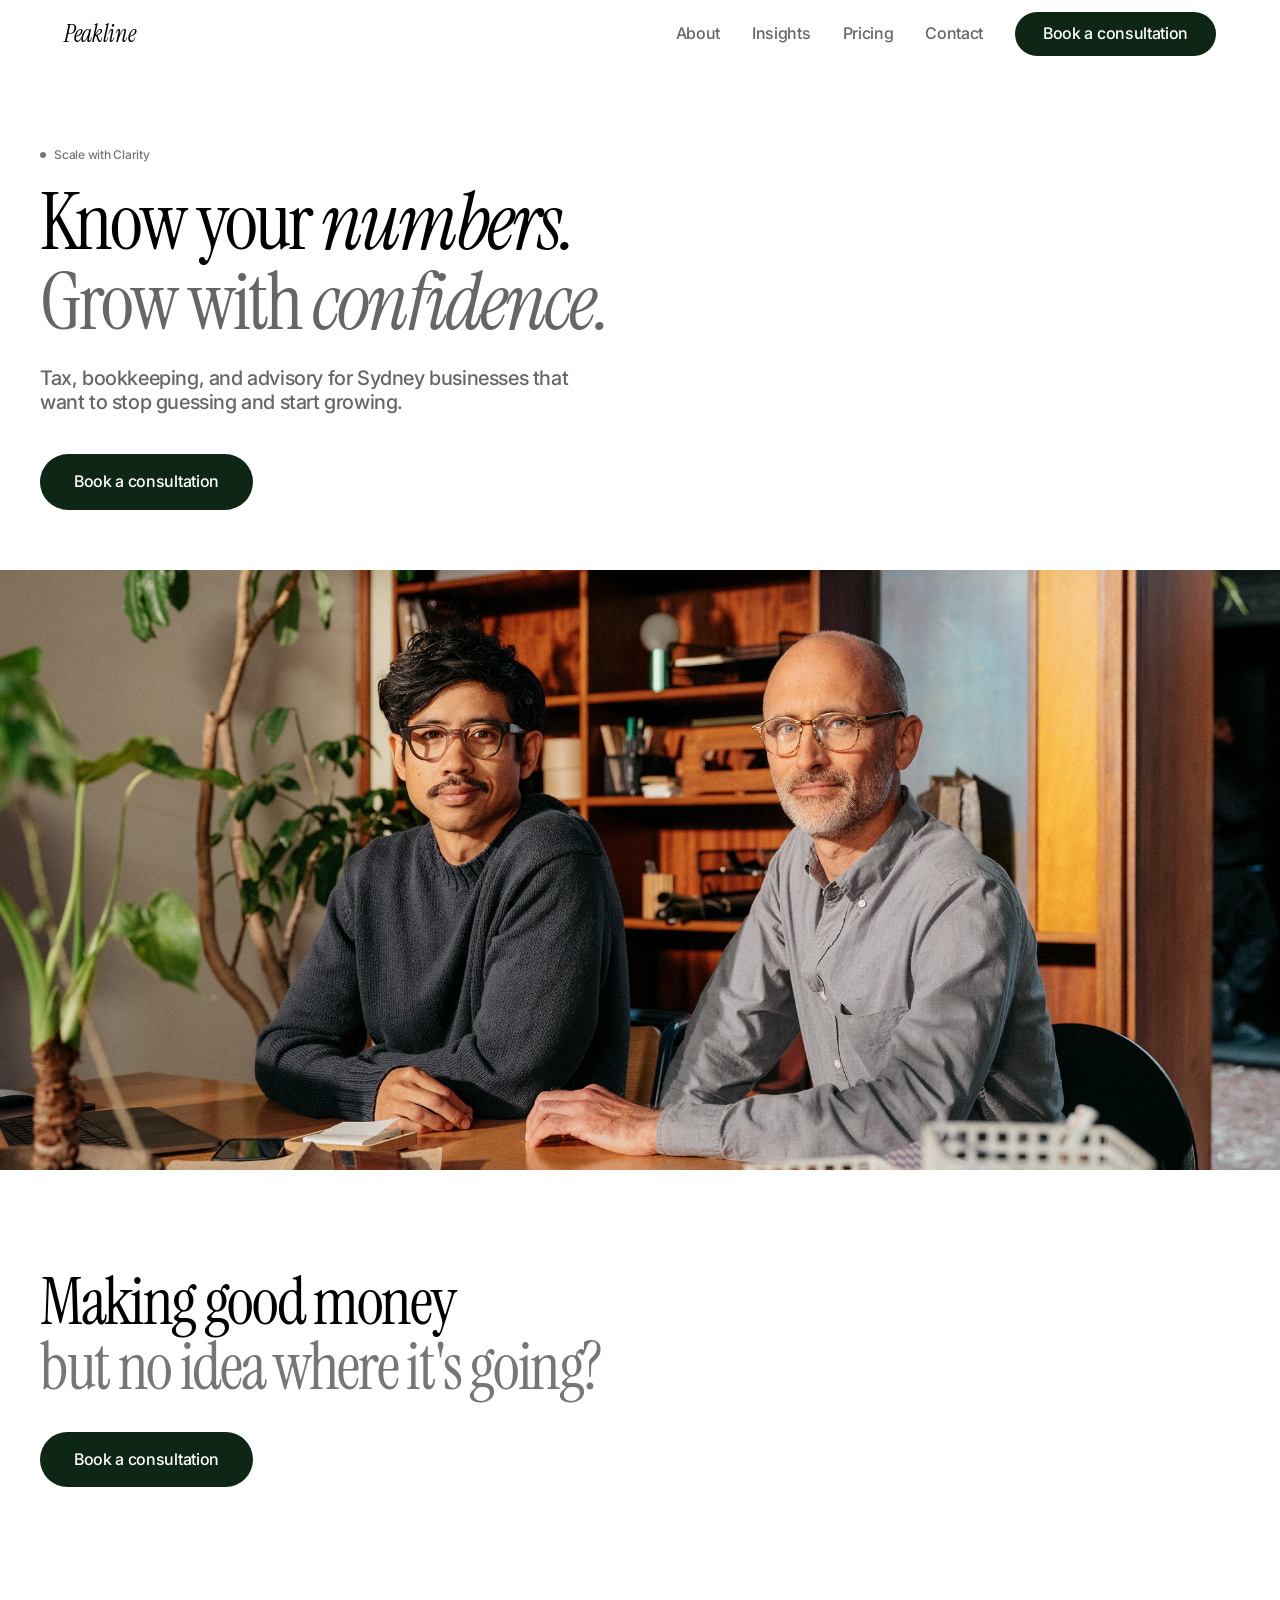
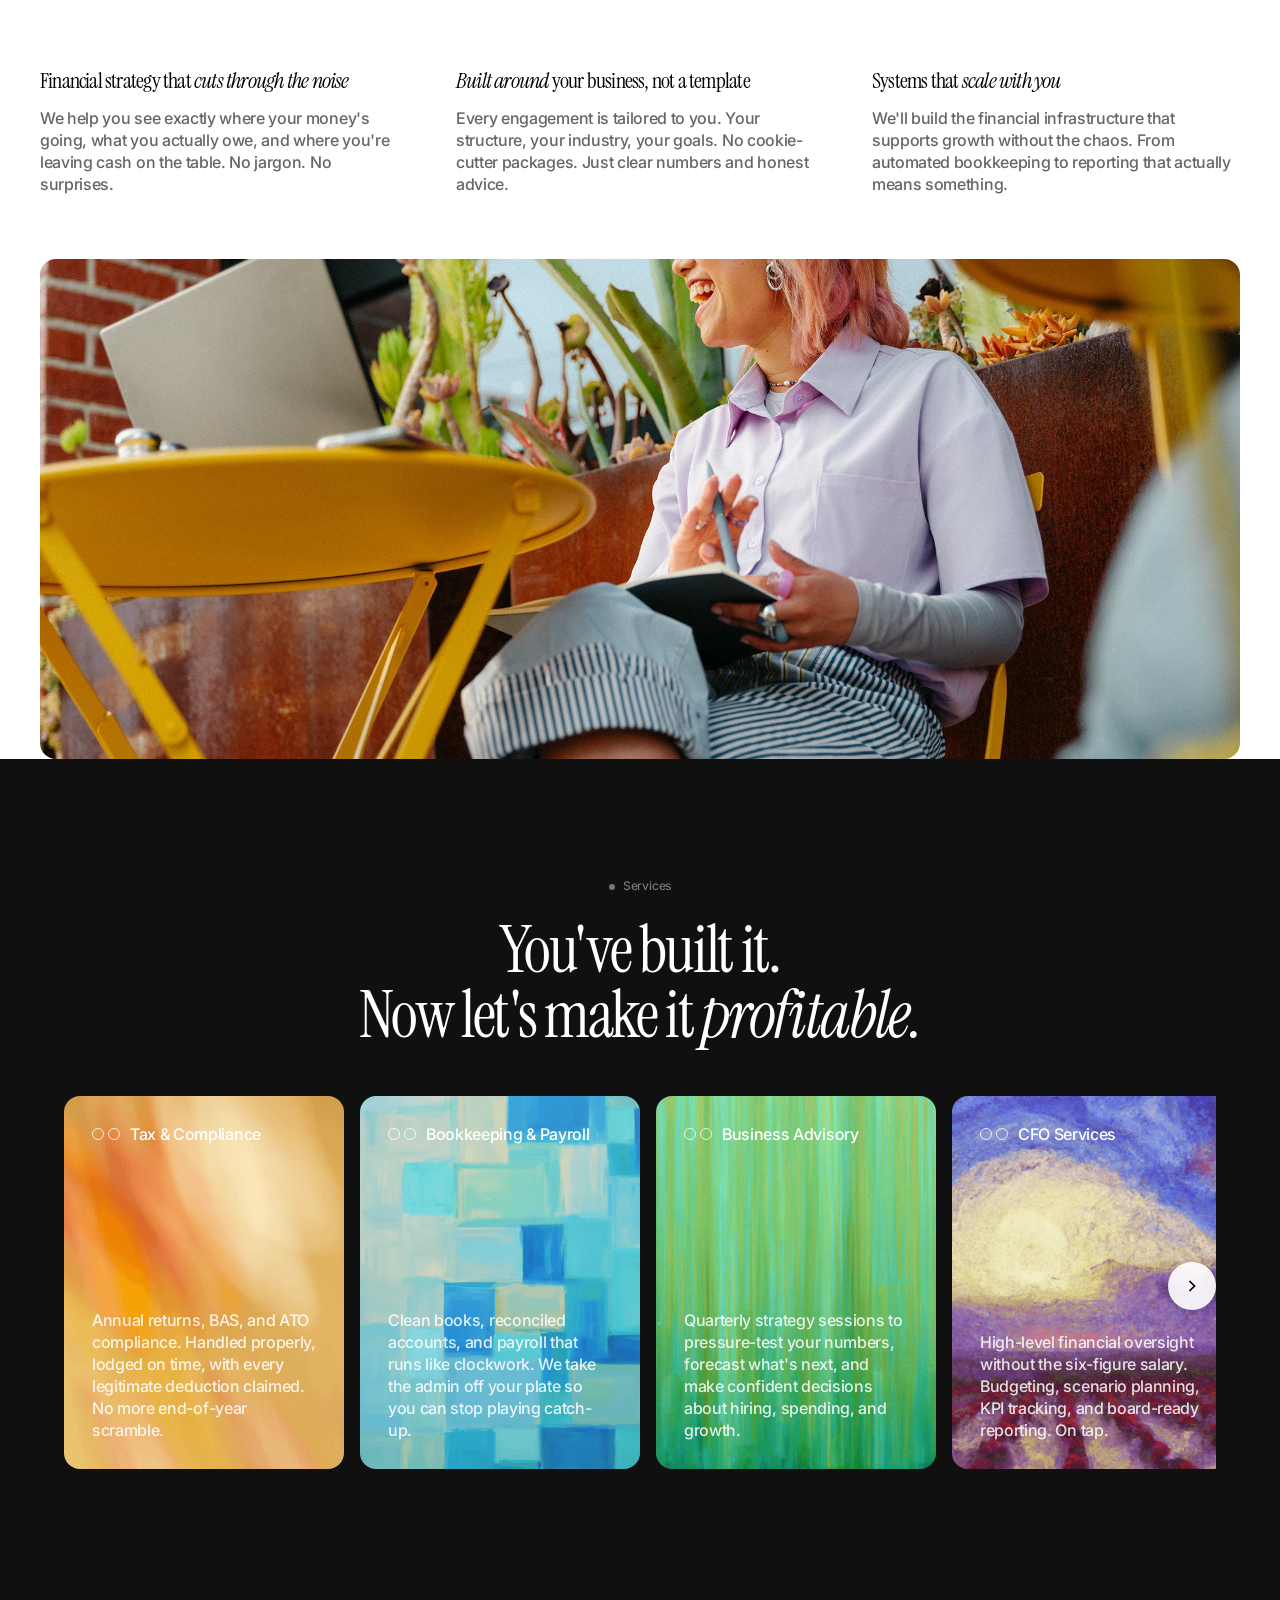
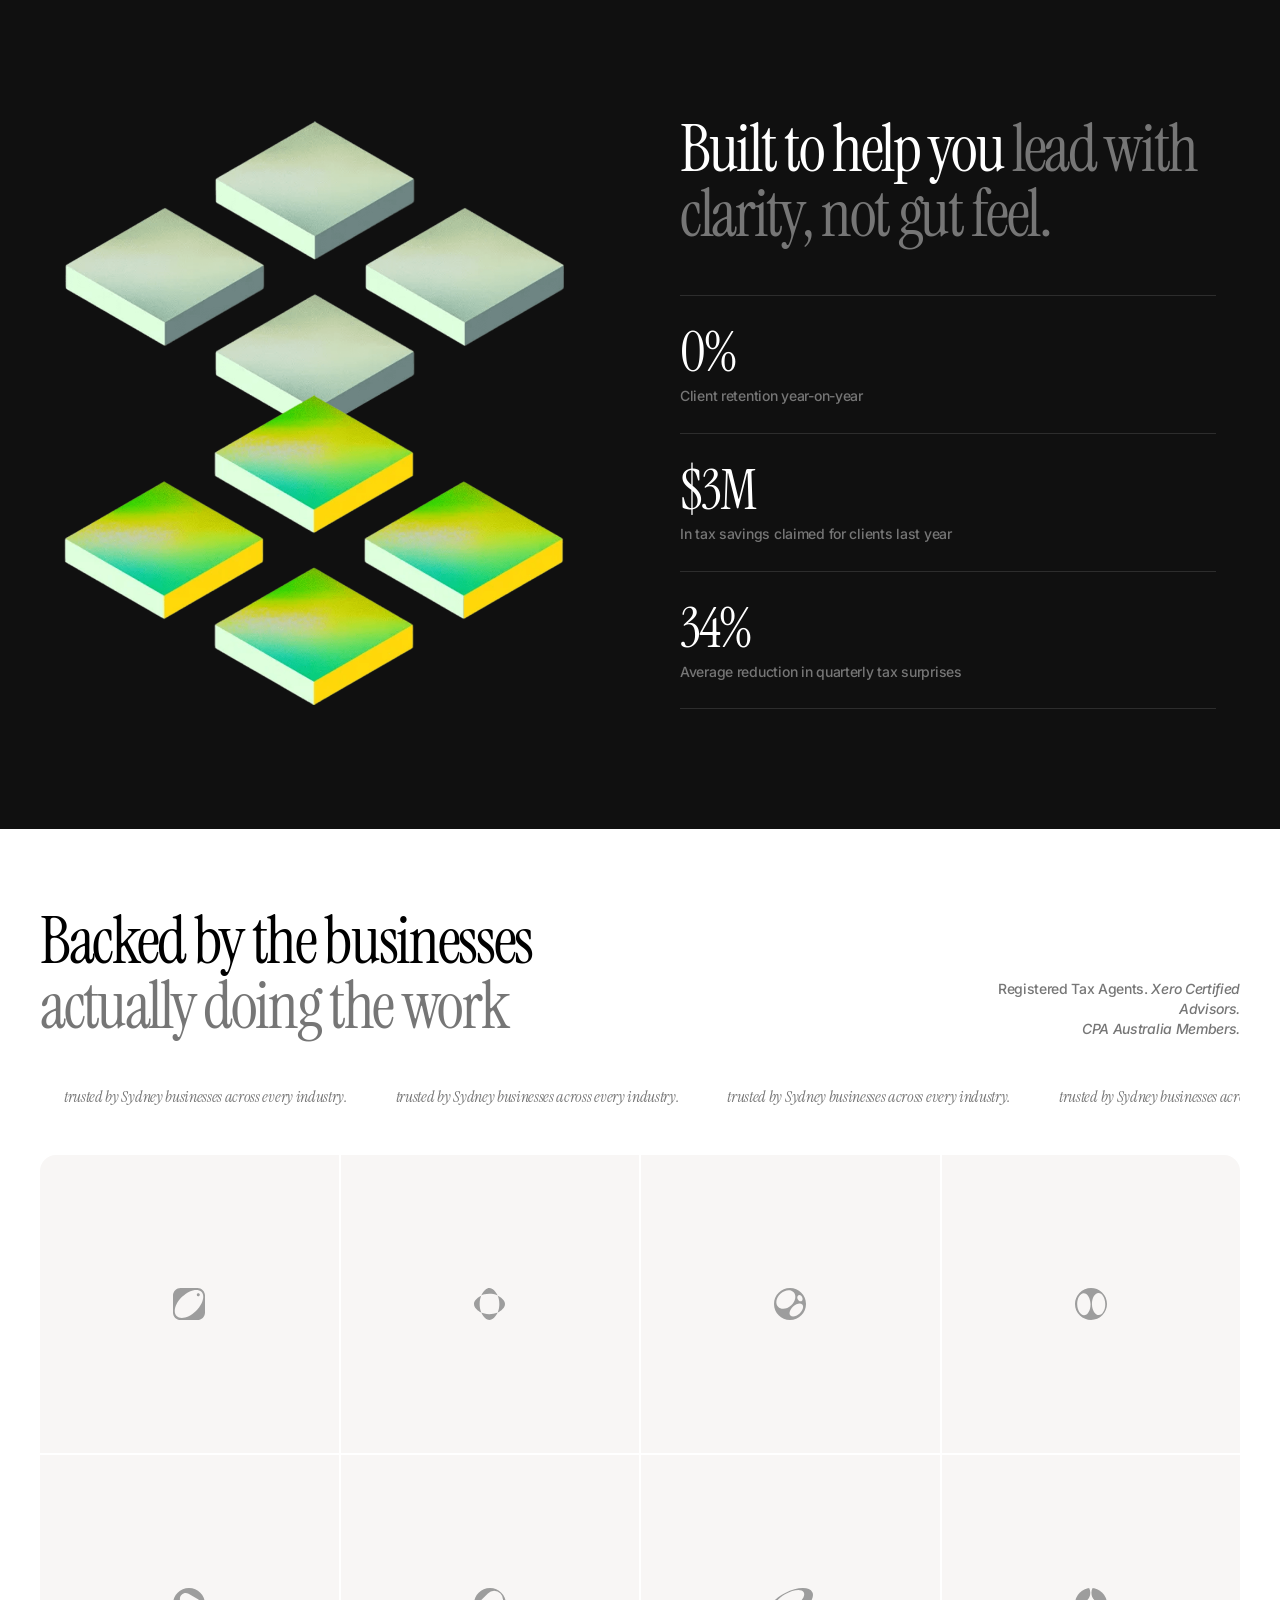
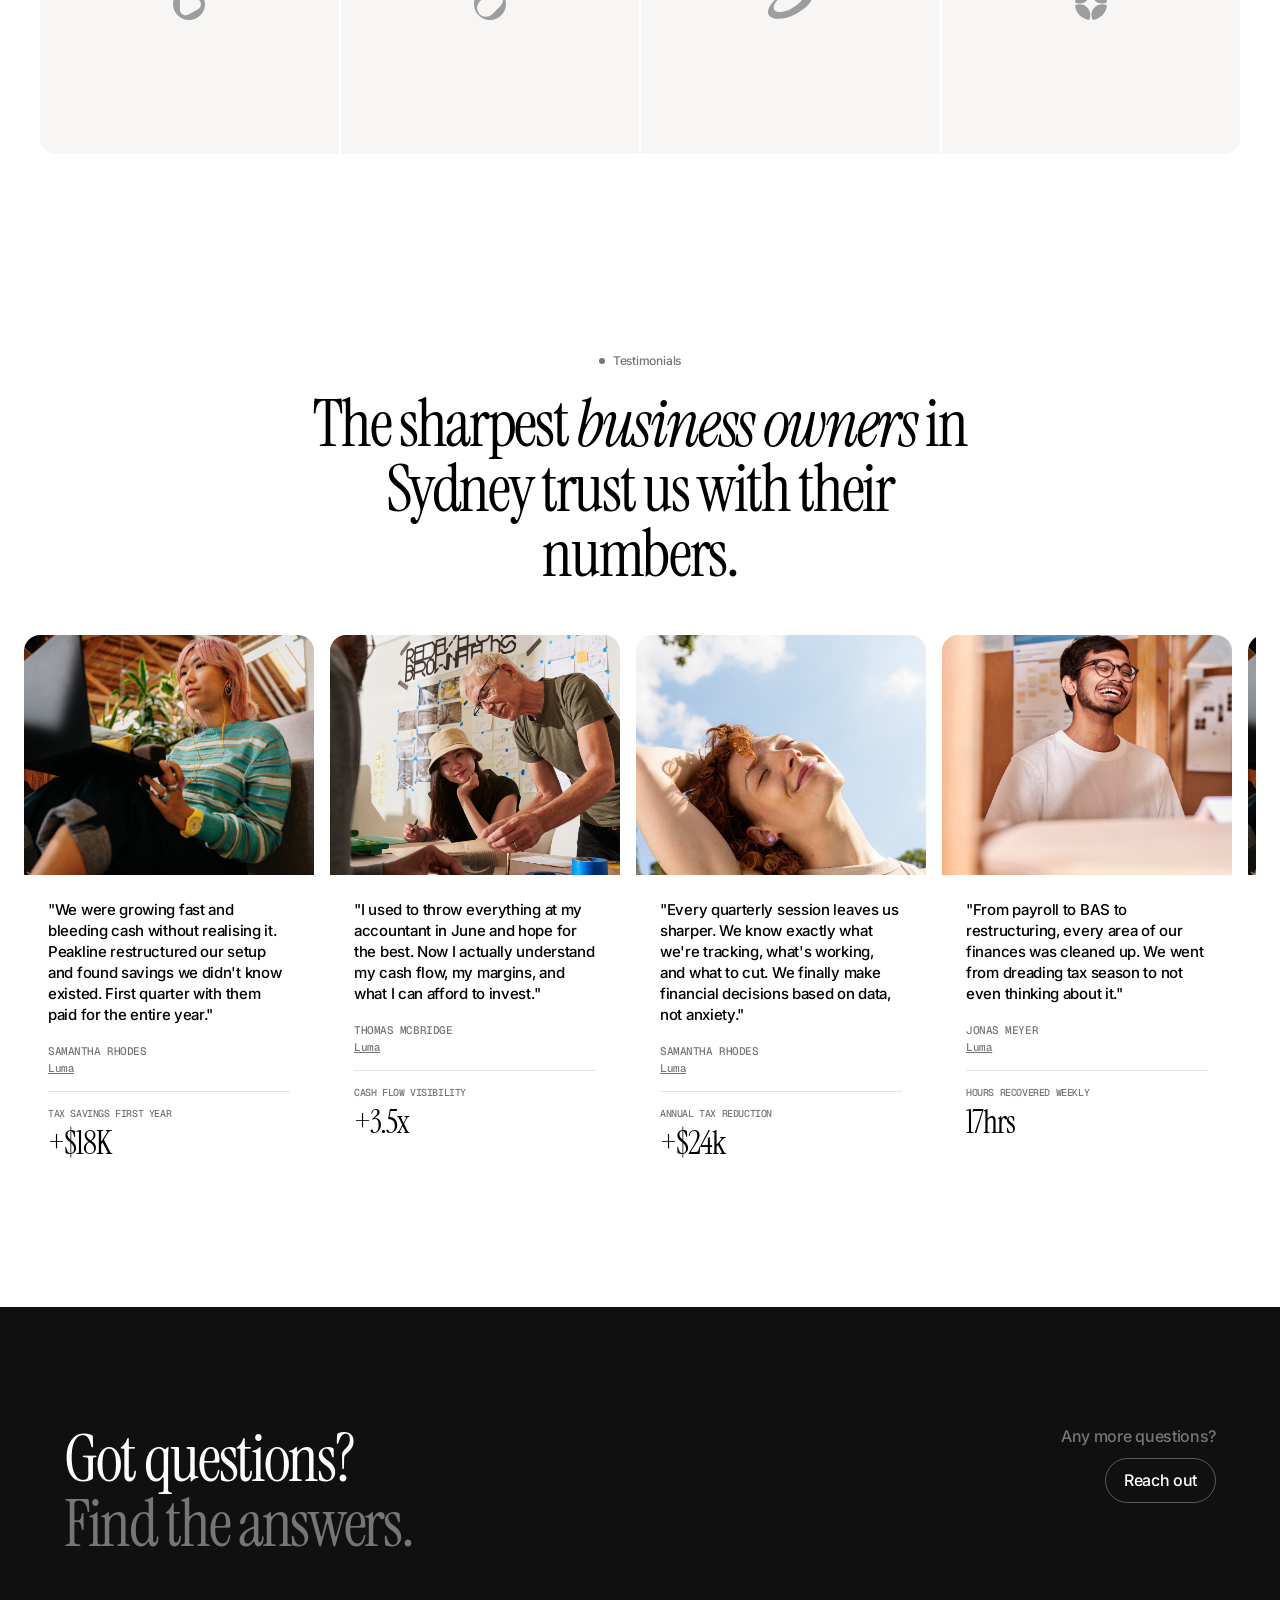
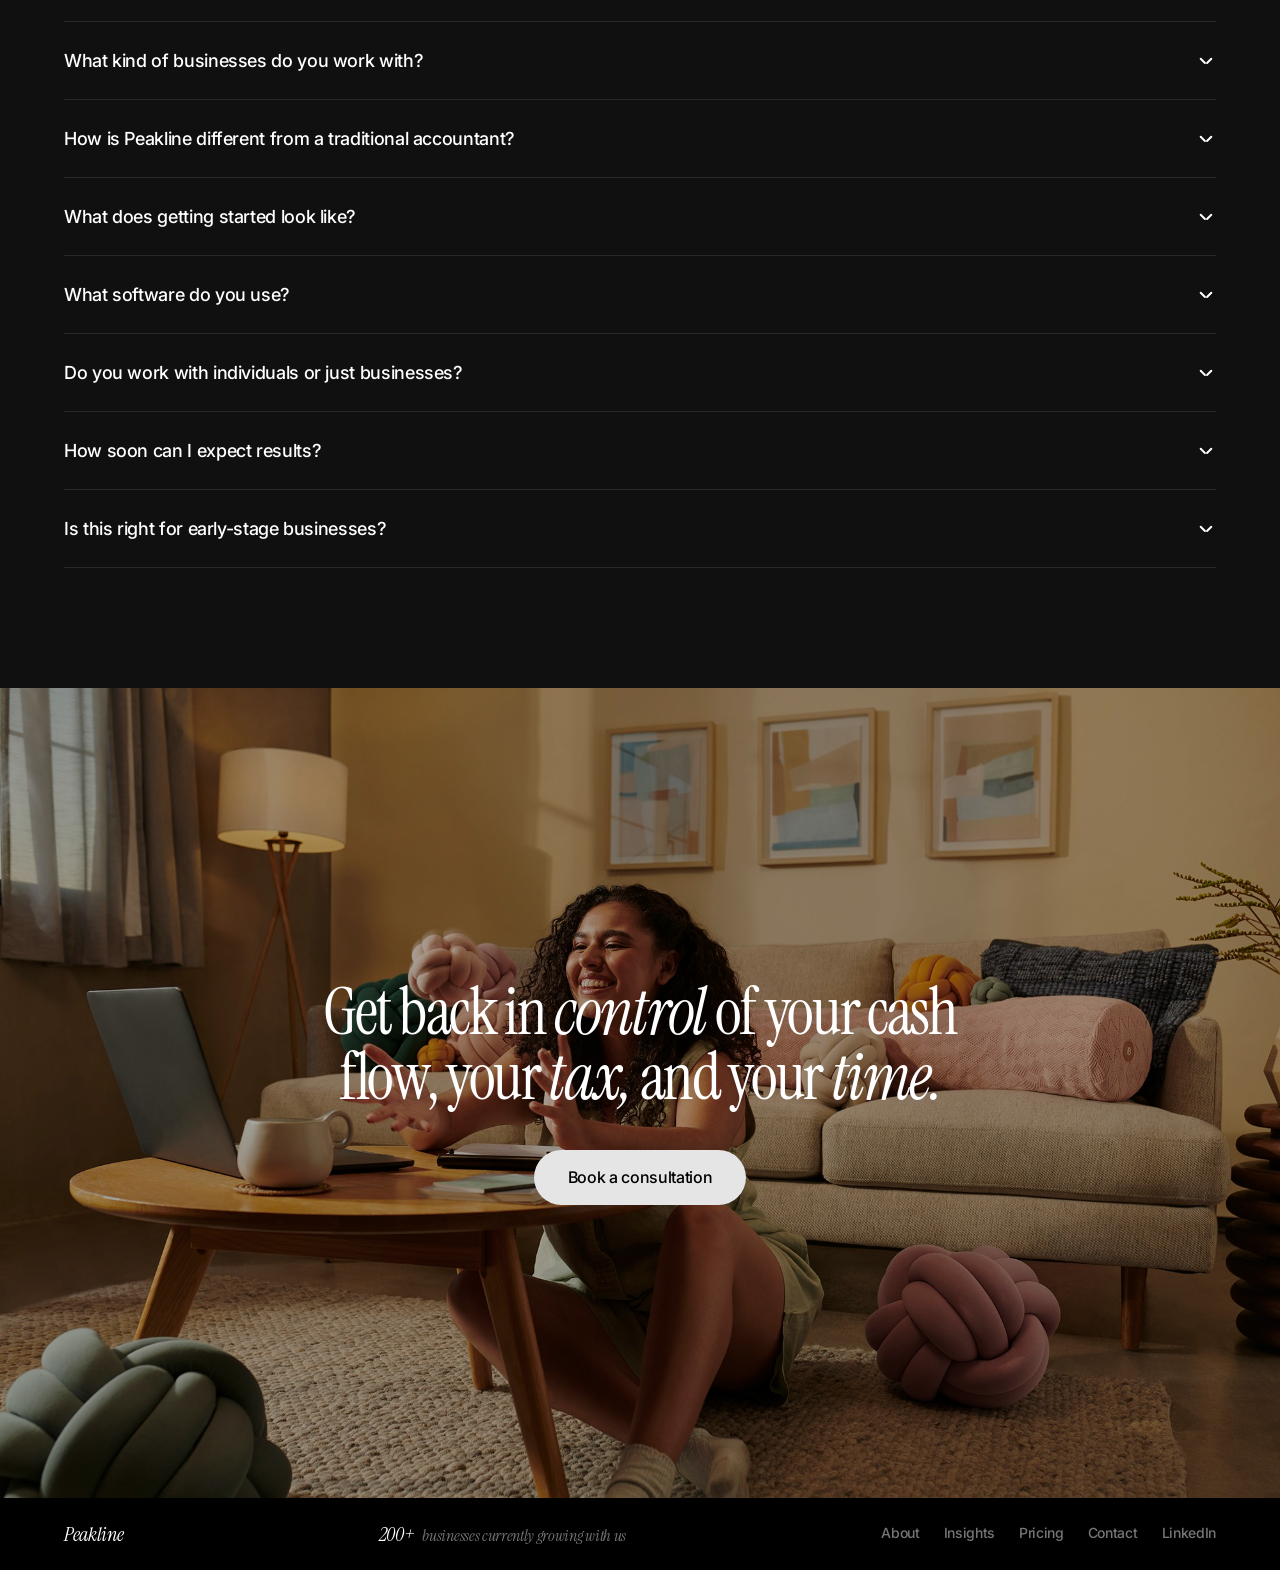
==== commit 07757d50: "Polish: match original Framer layout and design details Major layout fixes from side-by-side compari" ====
--- a/index.html
+++ b/index.html
@@ -37,9 +37,9 @@
 
   <!-- Hero -->
   <section class="hero container fade-in">
-    <p class="eyebrow">Peakline Accounting</p>
-    <h1>Accounting that gives you <em>numbers</em> you trust and <span class="muted"><em>confidence</em> to grow.</span></h1>
-    <p class="subtitle">We handle your books, tax, and reporting so you can focus on running your business.</p>
+    <p class="eyebrow">Scale with Clarity</p>
+    <h1>Know your <em>numbers.</em><br><span class="muted">Grow with <em>confidence.</em></span></h1>
+    <p class="subtitle">Tax, bookkeeping, and advisory for Sydney businesses that want to stop guessing and start growing.</p>
     <a href="#" class="btn btn-primary">Book a consultation</a>
     <div class="hero-image">
       <img src="images/hero-team.jpg" alt="Team collaborating in modern office">
@@ -48,106 +48,124 @@
 
   <!-- Problem Callout -->
   <section class="callout container fade-in">
-    <h2>Spending too much time on numbers and not enough on <em>growth?</em></h2>
-    <a href="#" class="btn btn-primary" style="margin-top: 16px;">Book a consultation</a>
-  </section>
-
-  <!-- Value Props -->
+    <h2>Making good money<br><span class="muted">but no idea where it's going?</span></h2>
+    <a href="#" class="btn btn-primary">Book a consultation</a>
+  </section>
+
+  <!-- Value Props - 3 columns then image -->
   <section class="value-props container fade-in">
-    <div class="value-props-grid">
-      <div class="value-props-content">
-        <div class="value-prop">
-          <h3>Tax strategy that <em>actually saves you money</em></h3>
-          <p>We help you structure your business, plan quarterly, and make confident decisions so you keep more of what you earn.</p>
-        </div>
-        <div class="value-prop">
-          <h3><em>Bookkeeping</em> that runs itself</h3>
-          <p>Clean books, automated reconciliation, and monthly reporting. No more shoebox receipts or end-of-year panic.</p>
-        </div>
-        <div class="value-prop">
-          <h3>Advisory that <em>scales with you</em></h3>
-          <p>From sole trader to scaling team, we grow with your business. CFO-level insight without the CFO price tag.</p>
-        </div>
-      </div>
-      <div class="value-props-image">
-        <img src="images/woman-laptop.jpg" alt="Business owner working on laptop">
-      </div>
-    </div>
-  </section>
-
-  <!-- Packages / Services -->
+    <div class="value-props-columns">
+      <div class="value-prop">
+        <h3>Financial strategy that <em>cuts through the noise</em></h3>
+        <p>We help you see exactly where your money's going, what you actually owe, and where you're leaving cash on the table. No jargon. No surprises.</p>
+      </div>
+      <div class="value-prop">
+        <h3><em>Built around</em> your business, not a template</h3>
+        <p>Every engagement is tailored to you. Your structure, your industry, your goals. No cookie-cutter packages. Just clear numbers and honest advice.</p>
+      </div>
+      <div class="value-prop">
+        <h3>Systems that <em>scale with you</em></h3>
+        <p>We'll build the financial infrastructure that supports growth without the chaos. From automated bookkeeping to reporting that actually means something.</p>
+      </div>
+    </div>
+    <div class="value-props-image">
+      <img src="images/woman-laptop.jpg" alt="Business owner working on laptop">
+    </div>
+  </section>
+
+  <!-- Packages / Services - Horizontal Scroll -->
   <section class="section-dark packages fade-in">
     <div class="container">
       <div class="packages-header">
-        <p class="eyebrow">Services</p>
-        <h2>You've built it. Now let's make the <span class="text-secondary">numbers <em>work.</em></span></h2>
-      </div>
-      <div class="packages-grid">
-        <a href="#" class="package-card">
-          <div class="package-card-bg"><img src="images/package-1.png" alt=""></div>
-          <div class="package-card-content">
-            <h3>Tax Returns</h3>
-            <p>Individual and business tax returns lodged on time, optimised for deductions, and designed to keep more money in your pocket.</p>
-          </div>
-        </a>
-        <a href="#" class="package-card">
-          <div class="package-card-bg"><img src="images/package-2.png" alt=""></div>
-          <div class="package-card-content">
-            <h3>Bookkeeping</h3>
-            <p>Monthly reconciliation, bank feeds, categorisation, and clean reporting so your numbers are always up to date and audit-ready.</p>
-          </div>
-        </a>
-        <a href="#" class="package-card">
-          <div class="package-card-bg"><img src="images/package-3.png" alt=""></div>
-          <div class="package-card-content">
-            <h3>BAS &amp; GST</h3>
-            <p>Quarterly BAS lodgement, GST reconciliation, and ATO compliance handled so you never miss a deadline or overpay.</p>
-          </div>
-        </a>
-        <a href="#" class="package-card">
-          <div class="package-card-bg"><img src="images/package-4.png" alt=""></div>
-          <div class="package-card-content">
-            <h3>Payroll &amp; Super</h3>
-            <p>STP-compliant payroll, superannuation processing, and employee onboarding handled end to end for growing teams.</p>
-          </div>
-        </a>
-        <a href="#" class="package-card">
-          <div class="package-card-bg"><img src="images/package-5.png" alt=""></div>
-          <div class="package-card-content">
-            <h3>Business Setup</h3>
-            <p>Company registration, ABN, structure advice, and Xero setup. Everything you need to start clean and stay compliant from day one.</p>
-          </div>
-        </a>
-        <a href="#" class="package-card">
-          <div class="package-card-bg"><img src="images/package-6.png" alt=""></div>
-          <div class="package-card-content">
-            <h3>CFO Advisory</h3>
-            <p>Strategic financial guidance, cash flow forecasting, and growth planning for businesses ready to scale with clarity.</p>
-          </div>
-        </a>
-      </div>
-    </div>
-  </section>
-
-  <!-- Stats -->
+        <p class="eyebrow eyebrow-center">Services</p>
+        <h2>You've built it.<br><span class="muted">Now let's make it <em>profitable.</em></span></h2>
+      </div>
+    </div>
+    <div class="container">
+      <div class="packages-scroll-wrapper">
+        <div class="packages-scroll">
+          <a href="#" class="package-card">
+            <div class="package-card-bg"><img src="images/package-1.png" alt=""></div>
+            <div class="package-card-top">
+              <div class="card-icon"><span></span><span></span></div>
+              <h3>Tax &amp; Compliance</h3>
+            </div>
+            <div class="package-card-content">
+              <p>Annual returns, BAS, and ATO compliance. Handled properly, lodged on time, with every legitimate deduction claimed. No more end-of-year scramble.</p>
+            </div>
+          </a>
+          <a href="#" class="package-card">
+            <div class="package-card-bg"><img src="images/package-2.png" alt=""></div>
+            <div class="package-card-top">
+              <div class="card-icon"><span></span><span></span></div>
+              <h3>Bookkeeping &amp; Payroll</h3>
+            </div>
+            <div class="package-card-content">
+              <p>Clean books, reconciled accounts, and payroll that runs like clockwork. We take the admin off your plate so you can stop playing catch-up.</p>
+            </div>
+          </a>
+          <a href="#" class="package-card">
+            <div class="package-card-bg"><img src="images/package-3.png" alt=""></div>
+            <div class="package-card-top">
+              <div class="card-icon"><span></span><span></span></div>
+              <h3>Business Advisory</h3>
+            </div>
+            <div class="package-card-content">
+              <p>Quarterly strategy sessions to pressure-test your numbers, forecast what's next, and make confident decisions about hiring, spending, and growth.</p>
+            </div>
+          </a>
+          <a href="#" class="package-card">
+            <div class="package-card-bg"><img src="images/package-4.png" alt=""></div>
+            <div class="package-card-top">
+              <div class="card-icon"><span></span><span></span></div>
+              <h3>CFO Services</h3>
+            </div>
+            <div class="package-card-content">
+              <p>High-level financial oversight without the six-figure salary. Budgeting, scenario planning, KPI tracking, and board-ready reporting. On tap.</p>
+            </div>
+          </a>
+          <a href="#" class="package-card">
+            <div class="package-card-bg"><img src="images/package-5.png" alt=""></div>
+            <div class="package-card-top">
+              <div class="card-icon"><span></span><span></span></div>
+              <h3>Business Setup</h3>
+            </div>
+            <div class="package-card-content">
+              <p>Company structure, ABN, and ATO registrations. Everything you need to launch clean and stay compliant from day one.</p>
+            </div>
+          </a>
+        </div>
+        <button class="packages-scroll-btn" aria-label="Scroll right">
+          <svg viewBox="0 0 24 24" fill="none" stroke="currentColor" stroke-width="2"><path d="M9 18l6-6-6-6"/></svg>
+        </button>
+      </div>
+    </div>
+  </section>
+
+  <!-- Stats - Side by Side -->
   <section class="section-dark stats fade-in">
-    <div class="stats-bg">
-      <img src="images/grid-dots-1.png" alt="">
-    </div>
-    <div class="container stats-content">
-      <h2>Accounting to help lead the way you were <em>meant to.</em></h2>
-      <div class="stats-grid">
-        <div class="stat-item">
-          <div class="stat-number" data-target="87" data-suffix="%">0%</div>
-          <div class="stat-label">Faster team alignment after onboarding</div>
-        </div>
-        <div class="stat-item">
-          <div class="stat-number" data-target="12" data-prefix="$" data-suffix="M">$0M</div>
-          <div class="stat-label">In combined revenue managed annually</div>
-        </div>
-        <div class="stat-item">
-          <div class="stat-number" data-target="64" data-suffix="%">0%</div>
-          <div class="stat-label">Reduction in financial admin time</div>
+    <div class="container">
+      <div class="stats-grid-layout">
+        <div class="stats-visual">
+          <img src="images/grid-dots-1.png" alt="">
+          <img src="images/grid-dots-2.png" alt="" style="margin-top: -40px;">
+        </div>
+        <div class="stats-content">
+          <h2>Built to help you <span class="muted">lead with clarity, not gut feel.</span></h2>
+          <div class="stats-list">
+            <div class="stat-item">
+              <div class="stat-number" data-target="92" data-suffix="%">0%</div>
+              <div class="stat-label">Client retention year-on-year</div>
+            </div>
+            <div class="stat-item">
+              <div class="stat-number" data-target="3" data-prefix="$" data-suffix="M">$0M</div>
+              <div class="stat-label">In tax savings claimed for clients last year</div>
+            </div>
+            <div class="stat-item">
+              <div class="stat-number" data-target="34" data-suffix="%">0%</div>
+              <div class="stat-label">Average reduction in quarterly tax surprises</div>
+            </div>
+          </div>
         </div>
       </div>
     </div>
@@ -155,16 +173,18 @@
 
   <!-- Social Proof -->
   <section class="social-proof container fade-in">
-    <h2>Backed by world-class professionals and startups</h2>
-    <p class="subtitle">Featured in <em>Fast Company</em>, <em>TechCrunch</em>, and <em>Harvard Business Review</em></p>
+    <div class="social-proof-header">
+      <h2>Backed by the businesses <span class="muted">actually doing the work</span></h2>
+      <p class="subtitle">Registered Tax Agents. <em>Xero Certified Advisors.</em><br><em>CPA Australia Members.</em></p>
+    </div>
     <div class="ticker-wrapper">
       <div class="ticker">
-        <span>top consultants to watch.</span>
-        <span>top consultants to watch.</span>
-        <span>top consultants to watch.</span>
-        <span>top consultants to watch.</span>
-        <span>top consultants to watch.</span>
-        <span>top consultants to watch.</span>
+        <span>trusted by Sydney businesses across every industry.</span>
+        <span>trusted by Sydney businesses across every industry.</span>
+        <span>trusted by Sydney businesses across every industry.</span>
+        <span>trusted by Sydney businesses across every industry.</span>
+        <span>trusted by Sydney businesses across every industry.</span>
+        <span>trusted by Sydney businesses across every industry.</span>
       </div>
     </div>
     <div class="logo-grid">
@@ -179,60 +199,75 @@
     </div>
   </section>
 
-  <!-- Testimonials -->
-  <section class="section-dark testimonials fade-in">
-    <div class="container">
-      <p class="eyebrow">Testimonials</p>
+  <!-- Testimonials - Light background -->
+  <section class="testimonials fade-in">
+    <div class="container">
       <div class="testimonials-header">
-        <h2>The world's boldest <em>business leaders</em> grow with our coaching.</h2>
-        <div class="testimonial-nav">
-          <button class="prev-btn" aria-label="Previous"><img src="images/arrow-left.svg" alt="Previous"></button>
-          <button class="next-btn" aria-label="Next"><img src="images/arrow-right.svg" alt="Next"></button>
-        </div>
-      </div>
+        <p class="eyebrow eyebrow-center">Testimonials</p>
+        <h2>The sharpest <em>business owners</em> in Sydney trust us with their numbers.</h2>
+      </div>
+    </div>
+    <div style="padding: 0 24px;">
       <div class="testimonials-track-wrapper">
         <div class="testimonials-track">
           <div class="testimonial-card">
-            <div class="testimonial-card-image"><img src="images/testimonial-1.jpg" alt="Julian Reyes"></div>
-            <div class="testimonial-card-content">
-              <p class="quote">"Partnering with Peakline helped us fix the cracks in our foundation. Within weeks, we had a new operating rhythm and long-term clarity."</p>
-              <p class="name">Julian Reyes</p>
-              <div class="testimonial-metric">
-                <span class="metric-value">+24%</span>
-                <span class="metric-label">Revenue per employee</span>
+            <div class="testimonial-card-image"><img src="images/testimonial-1.jpg" alt="Samantha Rhodes"></div>
+            <div class="testimonial-card-content">
+              <p class="quote">"We were growing fast and bleeding cash without realising it. Peakline restructured our setup and found savings we didn't know existed. First quarter with them paid for the entire year."</p>
+              <p class="name">Samantha Rhodes</p>
+              <span class="company">Luma</span>
+              <div class="testimonial-metric">
+                <p class="metric-label">Tax savings first year</p>
+                <span class="metric-value">+$18K</span>
               </div>
             </div>
           </div>
           <div class="testimonial-card">
             <div class="testimonial-card-image"><img src="images/testimonial-2.jpg" alt="Thomas Mcbridge"></div>
             <div class="testimonial-card-content">
-              <p class="quote">"We used to throw resources at problems. Now we solve the right problems first. The shift in decision-making has been game-changing."</p>
+              <p class="quote">"I used to throw everything at my accountant in June and hope for the best. Now I actually understand my cash flow, my margins, and what I can afford to invest."</p>
               <p class="name">Thomas Mcbridge</p>
-              <div class="testimonial-metric">
+              <span class="company">Luma</span>
+              <div class="testimonial-metric">
+                <p class="metric-label">Cash flow visibility</p>
                 <span class="metric-value">+3.5x</span>
-                <span class="metric-label">Operations efficiency</span>
               </div>
             </div>
           </div>
           <div class="testimonial-card">
             <div class="testimonial-card-image"><img src="images/testimonial-3.jpg" alt="Samantha Rhodes"></div>
             <div class="testimonial-card-content">
-              <p class="quote">"Every strategy session left us sharper. We now know exactly where we're going, and we're finally executing as a united front."</p>
+              <p class="quote">"Every quarterly session leaves us sharper. We know exactly what we're tracking, what's working, and what to cut. We finally make financial decisions based on data, not anxiety."</p>
               <p class="name">Samantha Rhodes</p>
-              <div class="testimonial-metric">
-                <span class="metric-value">+$450k</span>
-                <span class="metric-label">Annual revenue uplift</span>
+              <span class="company">Luma</span>
+              <div class="testimonial-metric">
+                <p class="metric-label">Annual tax reduction</p>
+                <span class="metric-value">+$24k</span>
               </div>
             </div>
           </div>
           <div class="testimonial-card">
             <div class="testimonial-card-image"><img src="images/testimonial-4.jpg" alt="Jonas Meyer"></div>
             <div class="testimonial-card-content">
-              <p class="quote">"From hiring to workflows to mindset, every area of our business was touched. We finally moved from surviving mode to actually scaling."</p>
+              <p class="quote">"From payroll to BAS to restructuring, every area of our finances was cleaned up. We went from dreading tax season to not even thinking about it."</p>
               <p class="name">Jonas Meyer</p>
-              <div class="testimonial-metric">
+              <span class="company">Luma</span>
+              <div class="testimonial-metric">
+                <p class="metric-label">Hours recovered weekly</p>
                 <span class="metric-value">17hrs</span>
-                <span class="metric-label">Overall time recovered weekly</span>
+              </div>
+            </div>
+          </div>
+          <!-- Duplicate first card for seamless loop feel -->
+          <div class="testimonial-card">
+            <div class="testimonial-card-image"><img src="images/testimonial-1.jpg" alt="Samantha Rhodes"></div>
+            <div class="testimonial-card-content">
+              <p class="quote">"We were growing fast and bleeding cash without realising it. Peakline restructured our setup and found savings we didn't know existed. First quarter with them paid for the entire year."</p>
+              <p class="name">Samantha Rhodes</p>
+              <span class="company">Luma</span>
+              <div class="testimonial-metric">
+                <p class="metric-label">Tax savings first year</p>
+                <span class="metric-value">+$18K</span>
               </div>
             </div>
           </div>
@@ -245,7 +280,7 @@
   <section class="section-dark faq fade-in">
     <div class="container">
       <div class="faq-header">
-        <h2>Got questions? Find the answers.</h2>
+        <h2>Got questions?<br><span class="muted">Find the answers.</span></h2>
         <div class="faq-header-right">
           <p>Any more questions?</p>
           <a href="contact.html" class="btn btn-outline">Reach out</a>
@@ -253,31 +288,31 @@
       </div>
       <div class="faq-list">
         <div class="faq-item">
-          <button class="faq-question">What kind of businesses do you work with?<span class="faq-icon"></span></button>
-          <div class="faq-answer"><div class="faq-answer-inner">We work with growth-stage startups, scaling teams, and established companies across sectors like tech, finance, media, and professional services. If you're building toward clarity, structure, and scale, we're built for you.</div></div>
-        </div>
-        <div class="faq-item">
-          <button class="faq-question">How is your approach different from a traditional accountant?<span class="faq-icon"></span></button>
+          <button class="faq-question">What kind of businesses do you work with?<span class="faq-chevron"></span></button>
+          <div class="faq-answer"><div class="faq-answer-inner">Small to mid-size businesses across Sydney. Trades, tech, professional services, hospitality, e-commerce. If you're turning over revenue and need your numbers sorted, we're built for you.</div></div>
+        </div>
+        <div class="faq-item">
+          <button class="faq-question">How is Peakline different from a traditional accountant?<span class="faq-chevron"></span></button>
           <div class="faq-answer"><div class="faq-answer-inner">We don't just lodge returns and disappear. Our approach combines proactive tax strategy, clean bookkeeping, and ongoing advisory. You get both compliance and clarity, guided in real time.</div></div>
         </div>
         <div class="faq-item">
-          <button class="faq-question">What does the onboarding process look like?<span class="faq-icon"></span></button>
-          <div class="faq-answer"><div class="faq-answer-inner">It begins with a discovery call to assess your current financial setup. From there, we clean up your books, set up systems, and build a plan tailored to your goals. Everything is structured around your specific business needs.</div></div>
-        </div>
-        <div class="faq-item">
-          <button class="faq-question">What metrics do you focus on?<span class="faq-icon"></span></button>
-          <div class="faq-answer"><div class="faq-answer-inner">That depends on your goals. Common metrics include cash flow forecasting, profit margins, tax liability projections, accounts receivable ageing, and payroll accuracy.</div></div>
-        </div>
-        <div class="faq-item">
-          <button class="faq-question">Do you work with individuals or only businesses?<span class="faq-icon"></span></button>
+          <button class="faq-question">What does getting started look like?<span class="faq-chevron"></span></button>
+          <div class="faq-answer"><div class="faq-answer-inner">It begins with a free discovery call to assess your current financial setup. From there, we clean up your books, set up systems, and build a plan tailored to your goals.</div></div>
+        </div>
+        <div class="faq-item">
+          <button class="faq-question">What software do you use?<span class="faq-chevron"></span></button>
+          <div class="faq-answer"><div class="faq-answer-inner">We're Xero-certified and work with most major cloud accounting platforms. We'll recommend the best fit for your business and handle the full setup.</div></div>
+        </div>
+        <div class="faq-item">
+          <button class="faq-question">Do you work with individuals or just businesses?<span class="faq-chevron"></span></button>
           <div class="faq-answer"><div class="faq-answer-inner">Both. We handle individual tax returns and sole trader bookkeeping, but our best work happens with growing businesses that need ongoing financial clarity and strategic guidance.</div></div>
         </div>
         <div class="faq-item">
-          <button class="faq-question">How soon can I expect results?<span class="faq-icon"></span></button>
+          <button class="faq-question">How soon can I expect results?<span class="faq-chevron"></span></button>
           <div class="faq-answer"><div class="faq-answer-inner">Most clients see measurable improvements, such as cleaner books, reduced tax liability, and better cash flow visibility, within the first 30 to 60 days.</div></div>
         </div>
         <div class="faq-item">
-          <button class="faq-question">Is this right for early-stage companies?<span class="faq-icon"></span></button>
+          <button class="faq-question">Is this right for early-stage businesses?<span class="faq-chevron"></span></button>
           <div class="faq-answer"><div class="faq-answer-inner">If you're pre-revenue or still validating your idea, we may not be the best fit yet. We specialise in helping businesses that are generating revenue and ready to get their financial house in order.</div></div>
         </div>
       </div>
@@ -300,8 +335,8 @@
     <div class="container footer-inner">
       <div class="footer-logo">Peakline</div>
       <div class="footer-stat">
-        <div class="number">200+</div>
-        <div class="label">businesses currently growing with us</div>
+        <span class="number">200+</span>
+        <span class="label">businesses currently growing with us</span>
       </div>
       <div class="footer-links">
         <a href="about.html">About</a>
--- a/css/styles.css
+++ b/css/styles.css
@@ -133,6 +133,7 @@
   display: inline-flex;
   align-items: center;
   justify-content: center;
+  gap: 8px;
   font-family: 'Inter', sans-serif;
   font-weight: 500;
   font-size: 16px;
@@ -178,6 +179,13 @@
   border-color: rgba(255,255,255,0.6);
 }
 
+/* Button arrow icon */
+.btn-arrow {
+  width: 16px;
+  height: 16px;
+  display: inline-block;
+}
+
 /* ============================================
    EYEBROW / LABEL
    ============================================ */
@@ -190,6 +198,22 @@
   letter-spacing: -0.24px;
   color: #767676;
   margin-bottom: 24px;
+  display: flex;
+  align-items: center;
+  gap: 8px;
+}
+
+.eyebrow::before {
+  content: '';
+  width: 6px;
+  height: 6px;
+  border-radius: 50%;
+  background: currentColor;
+  flex-shrink: 0;
+}
+
+.eyebrow-center {
+  justify-content: center;
 }
 
 .section-dark .eyebrow {
@@ -231,6 +255,14 @@
   font-weight: 400;
   color: #000000;
   text-decoration: none;
+  display: flex;
+  align-items: center;
+  gap: 10px;
+}
+
+.nav-logo-icon {
+  width: 28px;
+  height: 28px;
 }
 
 .nav-links {
@@ -338,8 +370,8 @@
    ============================================ */
 
 .hero {
-  padding: 80px 0 60px;
-  text-align: center;
+  padding: 80px 0 0;
+  text-align: left;
 }
 
 .hero .eyebrow {
@@ -347,8 +379,8 @@
 }
 
 .hero h1 {
-  max-width: 900px;
-  margin: 0 auto 24px;
+  max-width: 750px;
+  margin-bottom: 24px;
 }
 
 .hero h1 .muted {
@@ -361,20 +393,77 @@
   letter-spacing: -0.4px;
   color: #666666;
   max-width: 560px;
-  margin: 0 auto 40px;
+  margin-bottom: 40px;
 }
 
 .hero-image {
-  width: 100%;
+  width: 100vw;
+  margin-left: calc(-50vw + 50%);
   margin-top: 60px;
-  border-radius: 16px;
   overflow: hidden;
 }
 
 .hero-image img {
   width: 100%;
+  height: 600px;
+  object-fit: cover;
+}
+
+/* Centered hero variant (for about, pricing, etc.) */
+.hero-centered {
+  text-align: center;
+}
+
+.hero-centered h1 {
+  max-width: 900px;
+  margin: 0 auto 24px;
+}
+
+.hero-centered .subtitle {
+  margin: 0 auto 40px;
+}
+
+.hero-centered .eyebrow {
+  justify-content: center;
+}
+
+.hero-centered .hero-image {
+  width: 100%;
+  margin-left: 0;
+  border-radius: 16px;
+}
+
+.hero-centered .hero-image img {
   height: auto;
-  object-fit: cover;
+  max-height: 600px;
+}
+
+/* ============================================
+   ICON TICKER (below hero)
+   ============================================ */
+
+.icon-ticker-wrapper {
+  overflow: hidden;
+  padding: 32px 0;
+}
+
+.icon-ticker {
+  display: flex;
+  gap: 48px;
+  animation: iconTicker 30s linear infinite;
+  width: max-content;
+}
+
+.icon-ticker svg {
+  width: 32px;
+  height: 32px;
+  opacity: 0.4;
+  flex-shrink: 0;
+}
+
+@keyframes iconTicker {
+  0% { transform: translateX(0); }
+  100% { transform: translateX(-50%); }
 }
 
 /* ============================================
@@ -382,34 +471,32 @@
    ============================================ */
 
 .callout {
-  text-align: center;
+  text-align: left;
   padding: 100px 0;
 }
 
 .callout h2 {
-  max-width: 800px;
-  margin: 0 auto 32px;
-}
-
-/* ============================================
-   VALUE PROPS (3 col)
+  max-width: 700px;
+  margin-bottom: 32px;
+}
+
+.callout h2 .muted {
+  color: #767676;
+}
+
+/* ============================================
+   VALUE PROPS (3 col then image)
    ============================================ */
 
 .value-props {
-  padding: 120px 0;
-}
-
-.value-props-grid {
+  padding: 80px 0 0;
+}
+
+.value-props-columns {
   display: grid;
-  grid-template-columns: 1fr 1fr;
-  gap: 64px;
-  align-items: start;
-}
-
-.value-props-content {
-  display: flex;
-  flex-direction: column;
+  grid-template-columns: repeat(3, 1fr);
   gap: 48px;
+  margin-bottom: 64px;
 }
 
 .value-prop h3 {
@@ -418,7 +505,7 @@
 
 .value-prop p {
   font-size: 16px;
-  line-height: 19.2px;
+  line-height: 22px;
   letter-spacing: -0.32px;
   color: #666666;
 }
@@ -426,18 +513,16 @@
 .value-props-image {
   border-radius: 16px;
   overflow: hidden;
-  position: sticky;
-  top: 100px;
 }
 
 .value-props-image img {
   width: 100%;
-  height: auto;
+  height: 500px;
   object-fit: cover;
 }
 
 /* ============================================
-   PACKAGES / SERVICES GRID
+   PACKAGES / SERVICES - Horizontal Scroll
    ============================================ */
 
 .packages {
@@ -445,26 +530,42 @@
 }
 
 .packages-header {
+  text-align: center;
   margin-bottom: 48px;
 }
 
-.packages-grid {
-  display: grid;
-  grid-template-columns: repeat(3, 1fr);
+.packages-scroll-wrapper {
+  position: relative;
+}
+
+.packages-scroll {
+  display: flex;
   gap: 16px;
+  overflow-x: auto;
+  scroll-snap-type: x mandatory;
+  -webkit-overflow-scrolling: touch;
+  scrollbar-width: none;
+  padding-bottom: 8px;
+}
+
+.packages-scroll::-webkit-scrollbar {
+  display: none;
 }
 
 .package-card {
   position: relative;
   border-radius: 16px;
   overflow: hidden;
-  aspect-ratio: 4/5;
+  min-width: 280px;
+  flex: 0 0 calc(20% - 13px);
+  aspect-ratio: 3/4;
   display: flex;
   flex-direction: column;
-  justify-content: flex-end;
-  padding: 32px;
+  justify-content: space-between;
+  padding: 28px;
   color: #ffffff;
   transition: transform 0.3s ease;
+  scroll-snap-align: start;
 }
 
 .package-card:hover {
@@ -483,27 +584,77 @@
   object-fit: cover;
 }
 
+.package-card-top {
+  position: relative;
+  z-index: 1;
+  display: flex;
+  align-items: center;
+  gap: 10px;
+}
+
+.package-card-top .card-icon {
+  display: flex;
+  gap: 4px;
+}
+
+.package-card-top .card-icon span {
+  width: 12px;
+  height: 12px;
+  border-radius: 50%;
+  border: 1.5px solid rgba(255,255,255,0.8);
+}
+
+.package-card-top h3 {
+  font-family: 'Inter', sans-serif;
+  font-weight: 500;
+  font-size: 16px;
+  color: #ffffff;
+  letter-spacing: -0.32px;
+}
+
 .package-card-content {
   position: relative;
   z-index: 1;
 }
 
-.package-card h3 {
-  font-family: 'Instrument Serif', serif;
-  font-size: 20px;
-  margin-bottom: 8px;
-  color: #ffffff;
-}
-
-.package-card p {
-  font-size: 18px;
-  line-height: 25.2px;
-  letter-spacing: -0.36px;
-  color: rgba(255,255,255,0.8);
-}
-
-/* ============================================
-   STATS SECTION
+.package-card-content p {
+  font-size: 16px;
+  line-height: 22px;
+  letter-spacing: -0.32px;
+  color: rgba(255,255,255,0.85);
+}
+
+.packages-scroll-btn {
+  position: absolute;
+  right: 0;
+  top: 50%;
+  transform: translateY(-50%);
+  width: 48px;
+  height: 48px;
+  border-radius: 50%;
+  background: rgba(255,255,255,0.9);
+  border: none;
+  cursor: pointer;
+  display: flex;
+  align-items: center;
+  justify-content: center;
+  z-index: 2;
+  box-shadow: 0 2px 8px rgba(0,0,0,0.15);
+  transition: all 0.3s ease;
+}
+
+.packages-scroll-btn:hover {
+  background: #ffffff;
+  box-shadow: 0 4px 16px rgba(0,0,0,0.2);
+}
+
+.packages-scroll-btn svg {
+  width: 20px;
+  height: 20px;
+}
+
+/* ============================================
+   STATS SECTION - Side by Side Layout
    ============================================ */
 
 .stats {
@@ -512,54 +663,57 @@
   overflow: hidden;
 }
 
-.stats-bg {
-  position: absolute;
-  inset: 0;
-  z-index: 0;
-  opacity: 0.15;
-}
-
-.stats-bg img {
+.stats-grid-layout {
+  display: grid;
+  grid-template-columns: 1fr 1fr;
+  gap: 80px;
+  align-items: center;
+}
+
+.stats-visual {
+  position: relative;
+}
+
+.stats-visual img {
   width: 100%;
-  height: 100%;
-  object-fit: cover;
-}
-
-.stats-content {
-  position: relative;
-  z-index: 1;
-}
-
-.stats h2 {
-  text-align: center;
-  max-width: 700px;
-  margin: 0 auto 80px;
-}
-
-.stats-grid {
-  display: grid;
-  grid-template-columns: repeat(3, 1fr);
-  gap: 48px;
-  text-align: center;
+  max-width: 500px;
+}
+
+.stats-content h2 {
+  margin-bottom: 48px;
+}
+
+.stats-content h2 .muted {
+  color: #767676;
+}
+
+.stats-list {
+  display: flex;
+  flex-direction: column;
+}
+
+.stat-item {
+  padding: 28px 0;
+  border-top: 1px solid rgba(255,255,255,0.12);
+}
+
+.stat-item:last-child {
+  border-bottom: 1px solid rgba(255,255,255,0.12);
 }
 
 .stat-item .stat-number {
   font-family: 'Instrument Serif', serif;
-  font-size: 72px;
+  font-size: 56px;
   line-height: 1;
   letter-spacing: -2px;
-  margin-bottom: 12px;
+  margin-bottom: 8px;
 }
 
 .stat-item .stat-label {
-  font-family: 'Geist Mono', monospace;
-  font-size: 12px;
-  letter-spacing: -0.48px;
-  text-transform: uppercase;
-  color: #767676;
-}
-
-.section-dark .stat-label {
+  font-family: 'Inter', sans-serif;
+  font-weight: 500;
+  font-size: 14px;
+  letter-spacing: -0.28px;
   color: #767676;
 }
 
@@ -569,40 +723,55 @@
 
 .social-proof {
   padding: 80px 0;
-  text-align: center;
-}
-
-.social-proof h2 {
-  margin-bottom: 16px;
-}
-
-.social-proof .subtitle {
-  font-size: 18px;
-  line-height: 25.2px;
-  color: #666666;
-  margin-bottom: 48px;
-}
-
-/* Ticker / Marquee */
+}
+
+.social-proof-header {
+  display: flex;
+  justify-content: space-between;
+  align-items: flex-end;
+  margin-bottom: 32px;
+}
+
+.social-proof-header h2 {
+  max-width: 500px;
+}
+
+.social-proof-header h2 .muted {
+  color: #767676;
+}
+
+.social-proof-header .subtitle {
+  font-size: 14px;
+  line-height: 20px;
+  color: #767676;
+  max-width: 300px;
+  text-align: right;
+}
+
+.social-proof-header .subtitle em {
+  font-style: italic;
+}
+
+/* Ticker text */
 .ticker-wrapper {
   overflow: hidden;
-  padding: 24px 0;
-  margin-bottom: 48px;
+  padding: 16px 0;
+  margin-bottom: 32px;
 }
 
 .ticker {
   display: flex;
-  animation: ticker 20s linear infinite;
+  animation: ticker 25s linear infinite;
   width: max-content;
 }
 
 .ticker span {
   font-family: 'Instrument Serif', serif;
-  font-size: 48px;
+  font-size: 16px;
   font-style: italic;
-  color: #000000;
+  color: #767676;
   white-space: nowrap;
-  padding: 0 48px;
+  padding: 0 24px;
 }
 
 @keyframes ticker {
@@ -612,29 +781,27 @@
 
 /* Logo grid */
 .logo-grid {
-  display: flex;
-  flex-wrap: wrap;
-  justify-content: center;
-  gap: 16px;
-  max-width: 900px;
-  margin: 0 auto;
+  display: grid;
+  grid-template-columns: repeat(4, 1fr);
+  grid-template-rows: repeat(2, 1fr);
+  gap: 2px;
+  border-radius: 16px;
+  overflow: hidden;
 }
 
 .logo-cell {
   background: #F8F6F5;
-  border-radius: 12px;
-  padding: 30px;
+  padding: 48px;
   display: flex;
   align-items: center;
   justify-content: center;
-  min-width: 180px;
-  flex: 1;
+  aspect-ratio: 1;
 }
 
 .logo-cell img {
-  height: 24px;
+  height: 32px;
   width: auto;
-  opacity: 0.7;
+  opacity: 0.5;
 }
 
 /* ============================================
@@ -646,52 +813,13 @@
 }
 
 .testimonials-header {
-  display: flex;
-  justify-content: space-between;
-  align-items: flex-end;
+  text-align: center;
   margin-bottom: 48px;
 }
 
 .testimonials-header h2 {
-  max-width: 600px;
-}
-
-.testimonial-nav {
-  display: flex;
-  gap: 12px;
-}
-
-.testimonial-nav button {
-  width: 48px;
-  height: 48px;
-  border-radius: 50%;
-  border: 1px solid #E5E5E5;
-  display: flex;
-  align-items: center;
-  justify-content: center;
-  transition: all 0.3s ease;
-  background: transparent;
-}
-
-.section-dark .testimonial-nav button {
-  border-color: rgba(255,255,255,0.2);
-}
-
-.testimonial-nav button:hover {
-  background: rgba(0,0,0,0.05);
-}
-
-.section-dark .testimonial-nav button:hover {
-  background: rgba(255,255,255,0.1);
-}
-
-.testimonial-nav button img {
-  width: 16px;
-  height: 16px;
-}
-
-.section-dark .testimonial-nav button img {
-  filter: invert(1);
+  max-width: 700px;
+  margin: 0 auto;
 }
 
 .testimonials-track-wrapper {
@@ -700,16 +828,16 @@
 
 .testimonials-track {
   display: flex;
-  gap: 24px;
+  gap: 16px;
   transition: transform 0.5s ease;
 }
 
 .testimonial-card {
-  min-width: 470px;
-  flex-shrink: 0;
+  min-width: 290px;
+  flex: 0 0 calc(20% - 13px);
   border-radius: 16px;
   overflow: hidden;
-  background: #F8F6F5;
+  background: #ffffff;
   transition: transform 0.3s ease;
 }
 
@@ -722,7 +850,7 @@
 }
 
 .testimonial-card-image {
-  height: 280px;
+  height: 240px;
   overflow: hidden;
 }
 
@@ -733,15 +861,15 @@
 }
 
 .testimonial-card-content {
-  padding: 32px;
+  padding: 24px;
 }
 
 .testimonial-card-content .quote {
-  font-size: 18px;
-  line-height: 25.2px;
-  letter-spacing: -0.36px;
+  font-size: 15px;
+  line-height: 21px;
+  letter-spacing: -0.3px;
   color: #000000;
-  margin-bottom: 24px;
+  margin-bottom: 20px;
 }
 
 .section-dark .testimonial-card-content .quote {
@@ -750,23 +878,30 @@
 
 .testimonial-card-content .name {
   font-family: 'Geist Mono', monospace;
-  font-size: 12px;
-  letter-spacing: -0.48px;
+  font-size: 11px;
+  letter-spacing: -0.44px;
   text-transform: uppercase;
   color: #767676;
+  margin-bottom: 4px;
+}
+
+.testimonial-card-content .company {
+  font-family: 'Geist Mono', monospace;
+  font-size: 11px;
+  letter-spacing: -0.44px;
+  color: #767676;
+  text-decoration: underline;
   margin-bottom: 16px;
+  display: block;
 }
 
 .testimonial-metric {
-  display: flex;
-  align-items: baseline;
-  gap: 12px;
-}
-
-.testimonial-metric .metric-value {
-  font-family: 'Instrument Serif', serif;
-  font-size: 36px;
-  letter-spacing: -1px;
+  padding-top: 16px;
+  border-top: 1px solid #E5E5E5;
+}
+
+.section-dark .testimonial-metric {
+  border-top-color: rgba(255,255,255,0.12);
 }
 
 .testimonial-metric .metric-label {
@@ -775,6 +910,13 @@
   letter-spacing: -0.4px;
   text-transform: uppercase;
   color: #767676;
+  margin-bottom: 4px;
+}
+
+.testimonial-metric .metric-value {
+  font-family: 'Instrument Serif', serif;
+  font-size: 32px;
+  letter-spacing: -1px;
 }
 
 /* ============================================
@@ -789,13 +931,17 @@
   display: flex;
   justify-content: space-between;
   align-items: flex-start;
-  margin-bottom: 48px;
+  margin-bottom: 64px;
 }
 
 .faq-header h2 {
   max-width: 500px;
 }
 
+.faq-header h2 .muted {
+  color: #767676;
+}
+
 .faq-header-right {
   text-align: right;
 }
@@ -809,87 +955,95 @@
 .faq-list {
   display: flex;
   flex-direction: column;
-  gap: 8px;
 }
 
 .faq-item {
-  border-radius: 12px;
-  overflow: hidden;
-  background: #F8F6F5;
-  transition: background 0.3s ease;
-}
-
-.section-dark .faq-item {
-  background: #1a1a1a;
+  border-bottom: 1px solid rgba(255,255,255,0.1);
+}
+
+.section-dark .faq-item:first-child {
+  border-top: 1px solid rgba(255,255,255,0.1);
+}
+
+/* Light background FAQ */
+.faq:not(.section-dark) .faq-item {
+  border-bottom: 1px solid #E5E5E5;
+}
+
+.faq:not(.section-dark) .faq-item:first-child {
+  border-top: 1px solid #E5E5E5;
 }
 
 .faq-question {
   display: flex;
   justify-content: space-between;
   align-items: center;
-  padding: 24px 32px;
+  padding: 28px 0;
   cursor: pointer;
-  font-size: 20px;
+  font-size: 18px;
   font-weight: 500;
-  letter-spacing: -0.4px;
-  color: #000000;
+  letter-spacing: -0.36px;
+  color: #ffffff;
   width: 100%;
   text-align: left;
   font-family: 'Inter', sans-serif;
-}
-
-.section-dark .faq-question {
-  color: #ffffff;
-}
-
-.faq-icon {
-  width: 24px;
-  height: 24px;
-  position: relative;
+  background: none;
+}
+
+.faq:not(.section-dark) .faq-question {
+  color: #000000;
+}
+
+.faq-chevron {
+  width: 20px;
+  height: 20px;
   flex-shrink: 0;
   margin-left: 16px;
-}
-
-.faq-icon::before,
-.faq-icon::after {
+  transition: transform 0.3s ease;
+  position: relative;
+}
+
+.faq-chevron::before,
+.faq-chevron::after {
   content: '';
   position: absolute;
   background: currentColor;
-  transition: transform 0.3s ease;
-}
-
-.faq-icon::before {
-  width: 16px;
-  height: 2px;
+  border-radius: 1px;
+}
+
+.faq-chevron::before {
+  width: 8px;
+  height: 1.5px;
   top: 50%;
-  left: 50%;
-  transform: translate(-50%, -50%);
-}
-
-.faq-icon::after {
-  width: 2px;
-  height: 16px;
+  left: 3px;
+  transform: rotate(45deg);
+}
+
+.faq-chevron::after {
+  width: 8px;
+  height: 1.5px;
   top: 50%;
-  left: 50%;
-  transform: translate(-50%, -50%);
-}
-
-.faq-item.active .faq-icon::after {
-  transform: translate(-50%, -50%) rotate(90deg);
+  right: 3px;
+  transform: rotate(-45deg);
+}
+
+.faq-item.active .faq-chevron {
+  transform: rotate(180deg);
 }
 
 .faq-answer {
   max-height: 0;
   overflow: hidden;
-  transition: max-height 0.4s ease, padding 0.4s ease;
+  transition: max-height 0.4s ease;
 }
 
 .faq-answer-inner {
-  padding: 0 32px 24px;
-  font-size: 18px;
-  line-height: 25.2px;
-  letter-spacing: -0.36px;
-  color: #767676;
+  padding: 0 0 28px;
+  font-size: 16px;
+  line-height: 24px;
+  letter-spacing: -0.32px;
+  color: #767676;
+  max-width: 700px;
 }
 
 .faq-item.active .faq-answer {
@@ -902,10 +1056,12 @@
 
 .footer-cta {
   position: relative;
-  padding: 120px 0;
+  min-height: 90vh;
+  display: flex;
+  align-items: center;
+  justify-content: center;
   text-align: center;
   overflow: hidden;
-  background: #101010;
   color: #ffffff;
 }
 
@@ -913,7 +1069,6 @@
   position: absolute;
   inset: 0;
   z-index: 0;
-  opacity: 0.3;
 }
 
 .footer-cta-bg img {
@@ -922,6 +1077,13 @@
   object-fit: cover;
 }
 
+.footer-cta-bg::after {
+  content: '';
+  position: absolute;
+  inset: 0;
+  background: rgba(0,0,0,0.35);
+}
+
 .footer-cta-content {
   position: relative;
   z-index: 1;
@@ -939,7 +1101,7 @@
 .footer {
   background: #000000;
   color: #ffffff;
-  padding: 32px 0;
+  padding: 24px 0;
 }
 
 .footer-inner {
@@ -956,18 +1118,21 @@
 
 .footer-stat {
   text-align: center;
+  display: flex;
+  align-items: baseline;
+  gap: 8px;
 }
 
 .footer-stat .number {
   font-family: 'Instrument Serif', serif;
-  font-size: 24px;
+  font-size: 20px;
+  font-style: italic;
 }
 
 .footer-stat .label {
-  font-family: 'Geist Mono', monospace;
-  font-size: 10px;
-  text-transform: uppercase;
-  letter-spacing: -0.4px;
+  font-family: 'Instrument Serif', serif;
+  font-size: 16px;
+  font-style: italic;
   color: #767676;
 }
 
@@ -1476,7 +1641,7 @@
 }
 
 /* ============================================
-   RESPONSIVE - TABLET (810px)
+   RESPONSIVE - TABLET (1024px)
    ============================================ */
 
 @media (max-width: 1024px) {
@@ -1496,27 +1661,27 @@
     padding: 80px 0;
   }
 
-  .value-props-grid {
+  .value-props-columns {
+    grid-template-columns: 1fr;
+    gap: 40px;
+  }
+
+  .value-props-image img {
+    height: 350px;
+  }
+
+  .package-card {
+    min-width: 240px;
+    flex: 0 0 240px;
+  }
+
+  .stats-grid-layout {
     grid-template-columns: 1fr;
     gap: 48px;
   }
 
-  .value-props-image {
-    position: static;
-    order: -1;
-  }
-
-  .packages-grid {
-    grid-template-columns: repeat(2, 1fr);
-  }
-
-  .stats-grid {
-    grid-template-columns: repeat(3, 1fr);
-    gap: 32px;
-  }
-
   .stat-item .stat-number {
-    font-size: 56px;
+    font-size: 48px;
   }
 
   .pricing-cards {
@@ -1543,13 +1708,16 @@
   }
 
   .testimonial-card {
-    min-width: 380px;
+    min-width: 260px;
+    flex: 0 0 260px;
   }
 
   .testimonials-header {
-    flex-direction: column;
-    gap: 24px;
-    align-items: flex-start;
+    text-align: left;
+  }
+
+  .testimonials-header h2 {
+    margin: 0;
   }
 
   .faq-header {
@@ -1567,10 +1735,28 @@
     flex-wrap: wrap;
     justify-content: center;
   }
-}
-
-/* ============================================
-   RESPONSIVE - MOBILE (390px)
+
+  .social-proof-header {
+    flex-direction: column;
+    gap: 16px;
+    align-items: flex-start;
+  }
+
+  .social-proof-header .subtitle {
+    text-align: left;
+  }
+
+  .logo-grid {
+    grid-template-columns: repeat(4, 1fr);
+  }
+
+  .logo-cell {
+    padding: 32px;
+  }
+}
+
+/* ============================================
+   RESPONSIVE - MOBILE (640px)
    ============================================ */
 
 @media (max-width: 640px) {
@@ -1591,13 +1777,17 @@
   }
 
   .hero {
-    padding: 40px 0 40px;
+    padding: 40px 0 0;
   }
 
   .hero .subtitle {
     font-size: 18px;
   }
 
+  .hero-image img {
+    height: 350px;
+  }
+
   .nav-links {
     display: none;
   }
@@ -1606,17 +1796,21 @@
     display: flex;
   }
 
-  .packages-grid {
+  .value-props-columns {
     grid-template-columns: 1fr;
   }
 
-  .stats-grid {
+  .package-card {
+    min-width: 260px;
+    flex: 0 0 85vw;
+  }
+
+  .stats-grid-layout {
     grid-template-columns: 1fr;
-    gap: 40px;
   }
 
   .stat-item .stat-number {
-    font-size: 48px;
+    font-size: 40px;
   }
 
   .pricing-cards {
@@ -1640,7 +1834,8 @@
   }
 
   .testimonial-card {
-    min-width: 300px;
+    min-width: 260px;
+    flex: 0 0 85vw;
   }
 
   .testimonial-card-image {
@@ -1648,7 +1843,7 @@
   }
 
   .footer-cta {
-    padding: 80px 0;
+    min-height: 60vh;
   }
 
   .footer-cta h2 {
@@ -1656,12 +1851,17 @@
     line-height: 38px;
   }
 
+  .logo-grid {
+    grid-template-columns: repeat(2, 1fr);
+  }
+
   .logo-cell {
-    min-width: 140px;
+    padding: 24px;
+    aspect-ratio: auto;
   }
 
   .ticker span {
-    font-size: 32px;
+    font-size: 14px;
   }
 
   .article-page .article-header h1 {
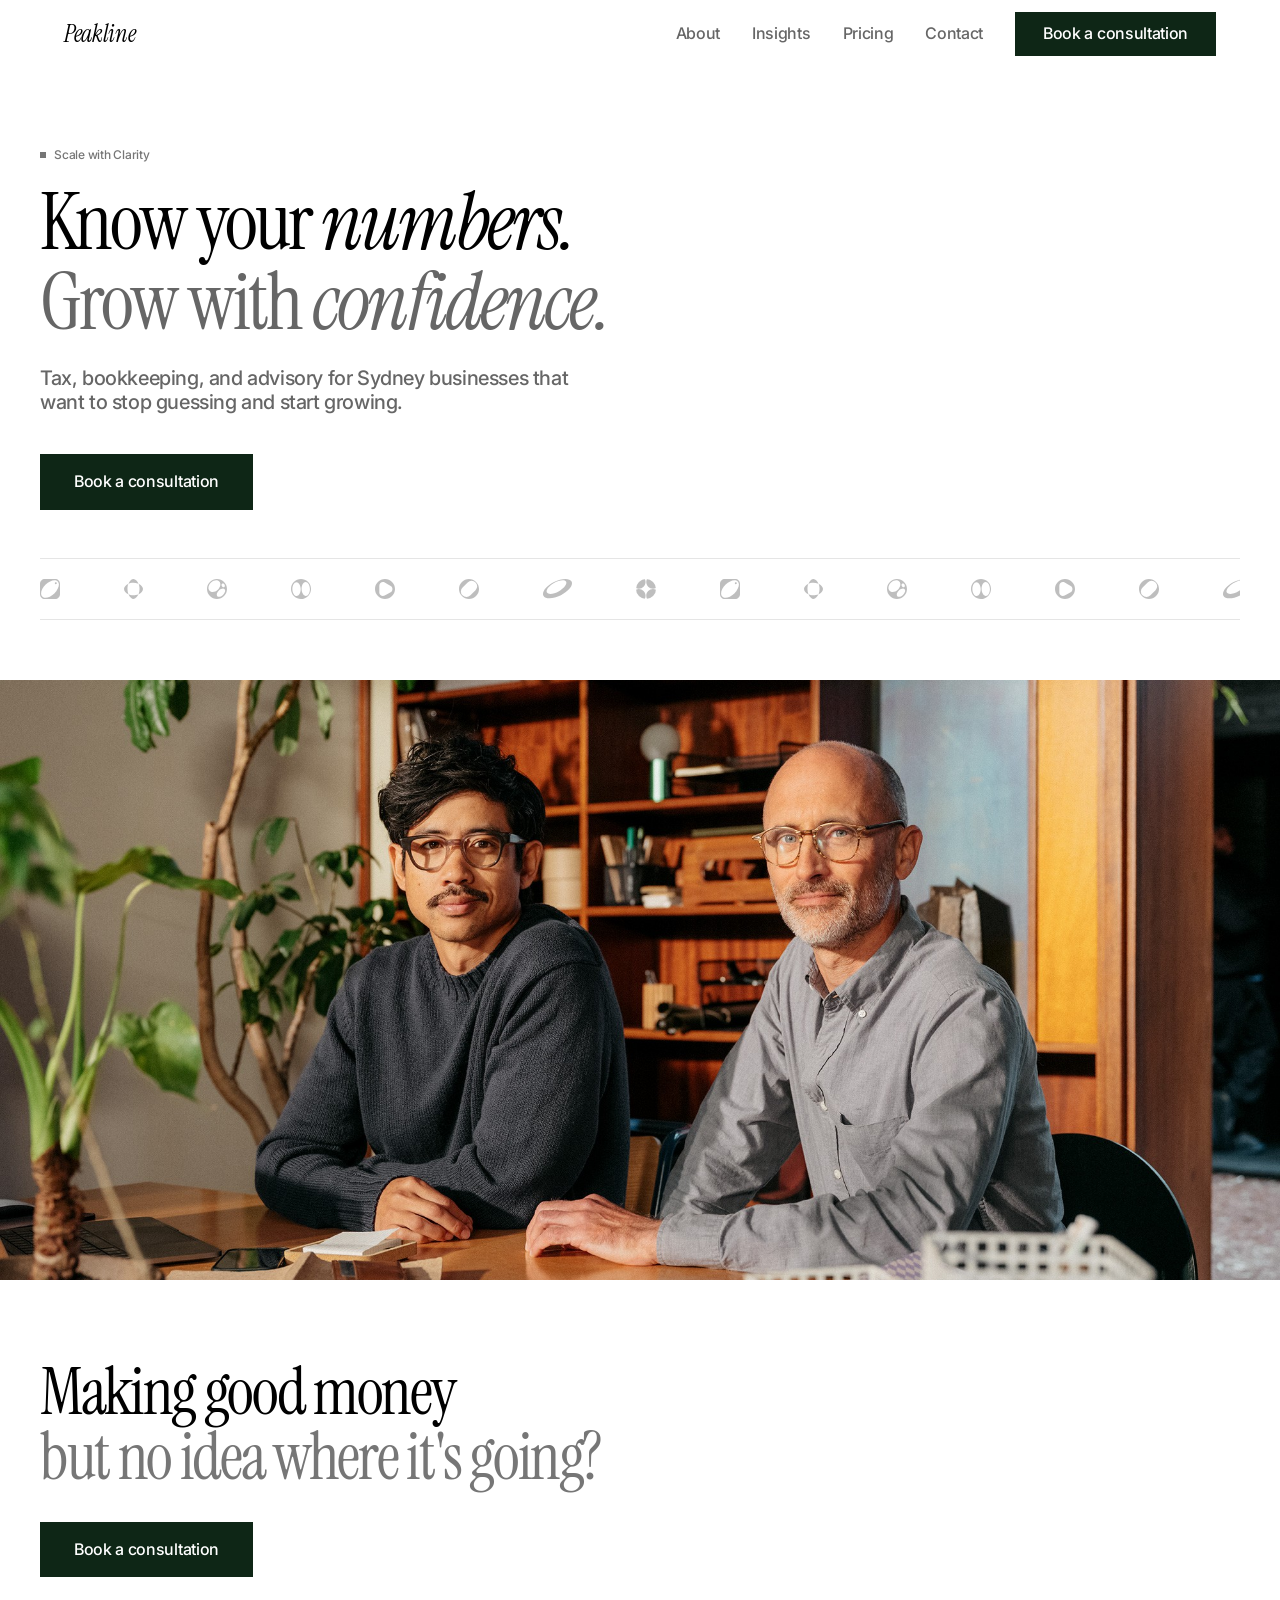
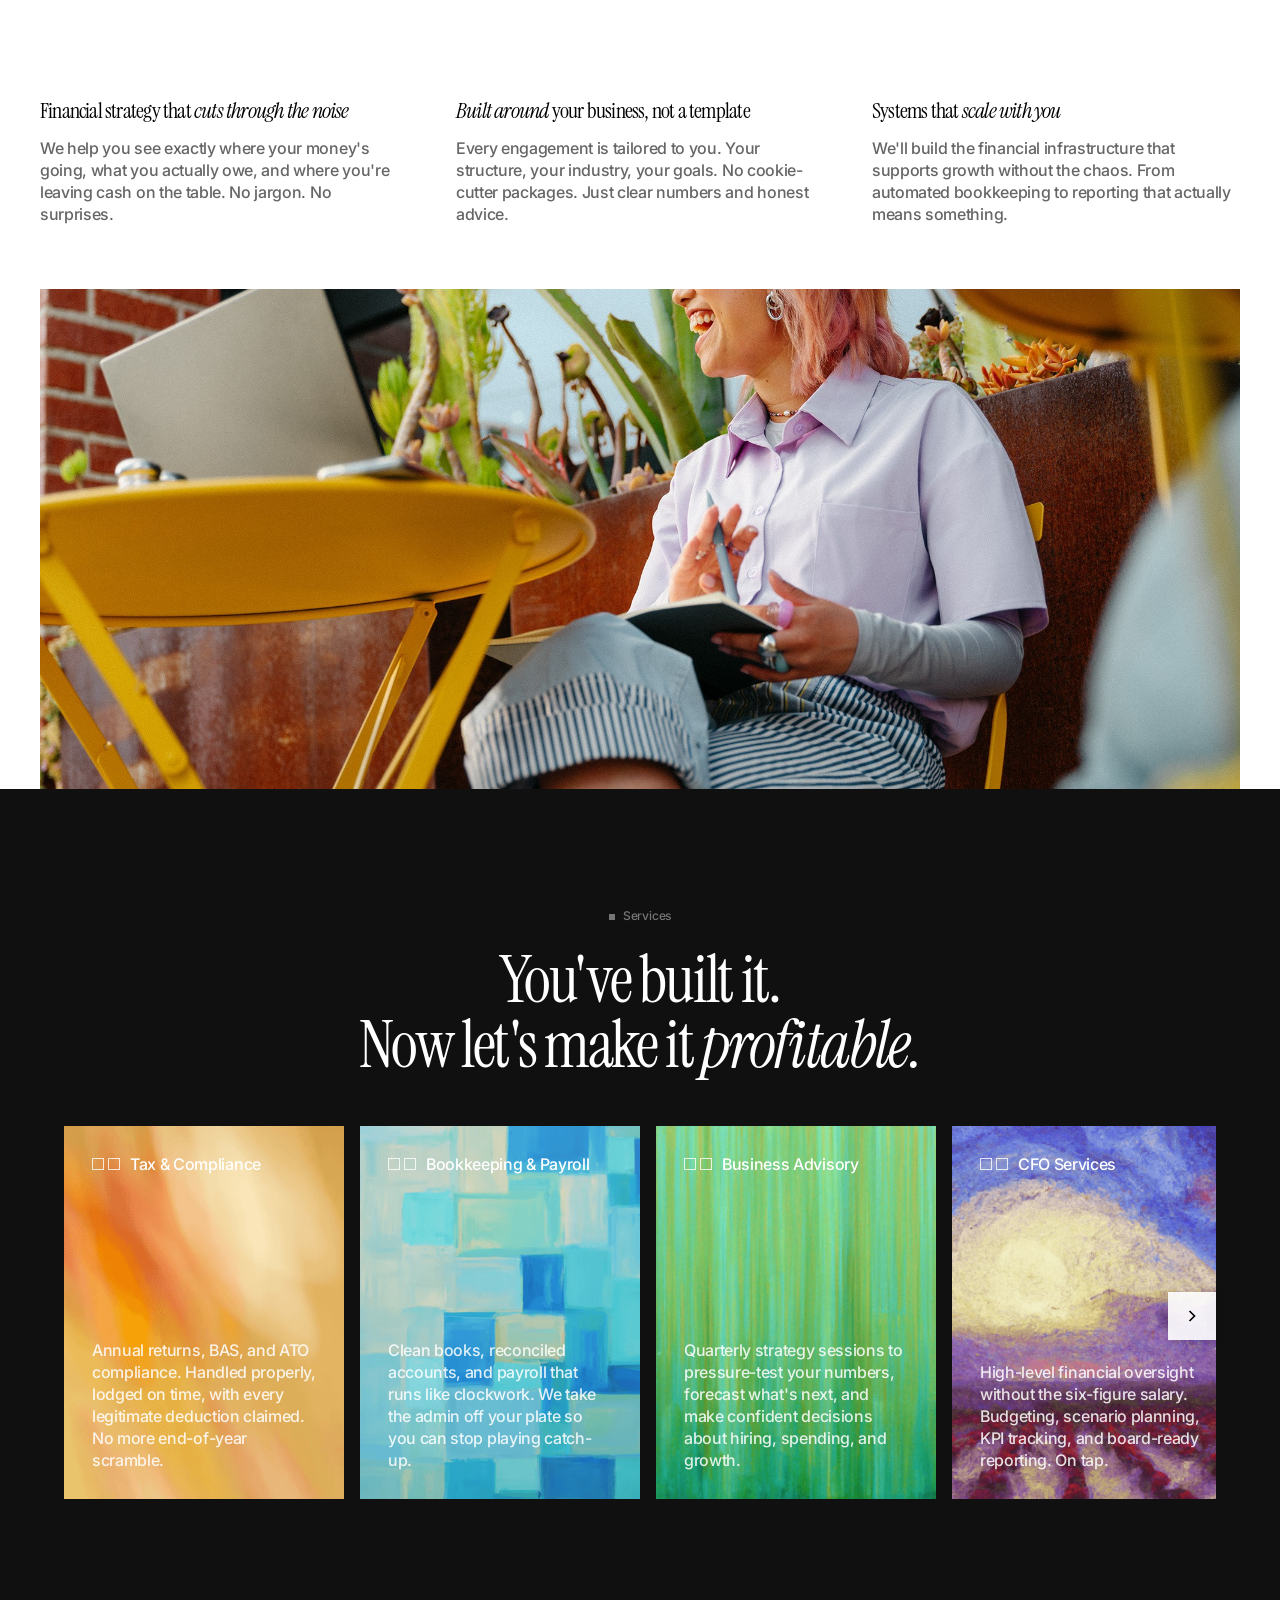
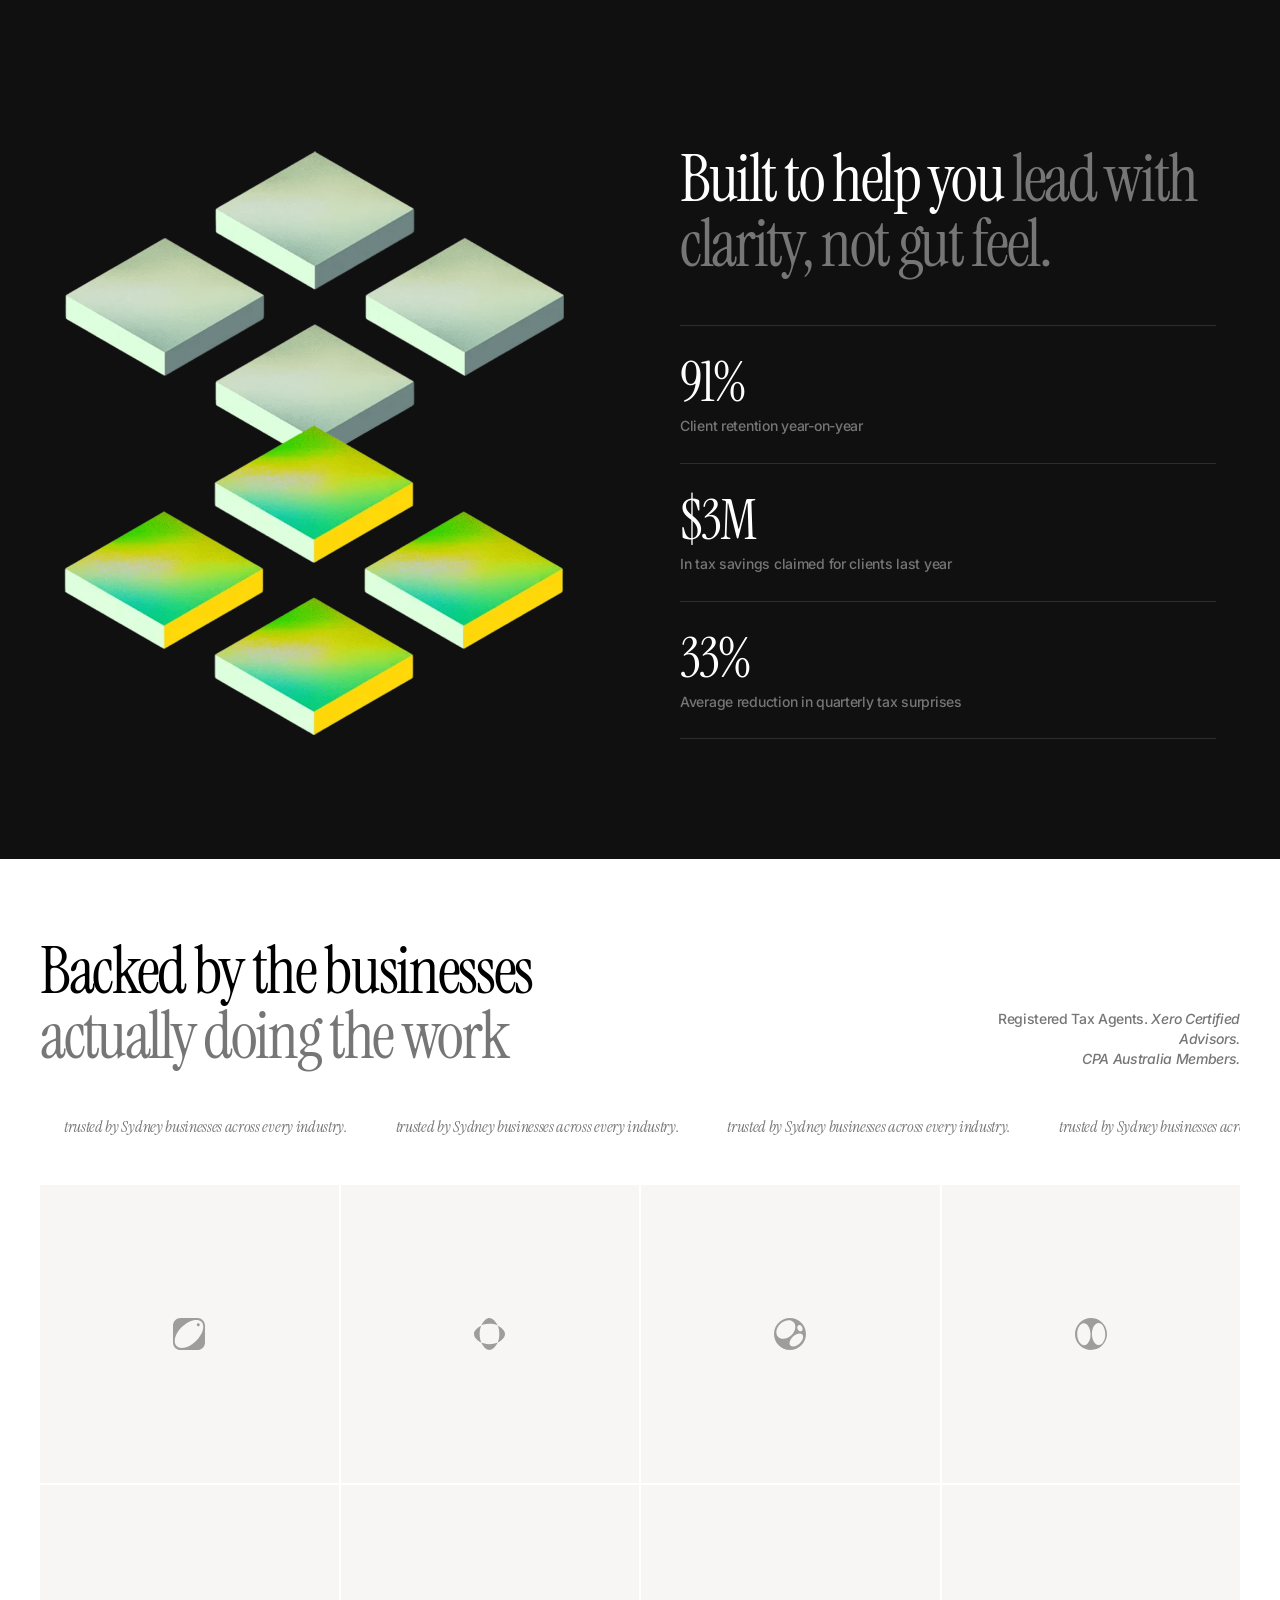
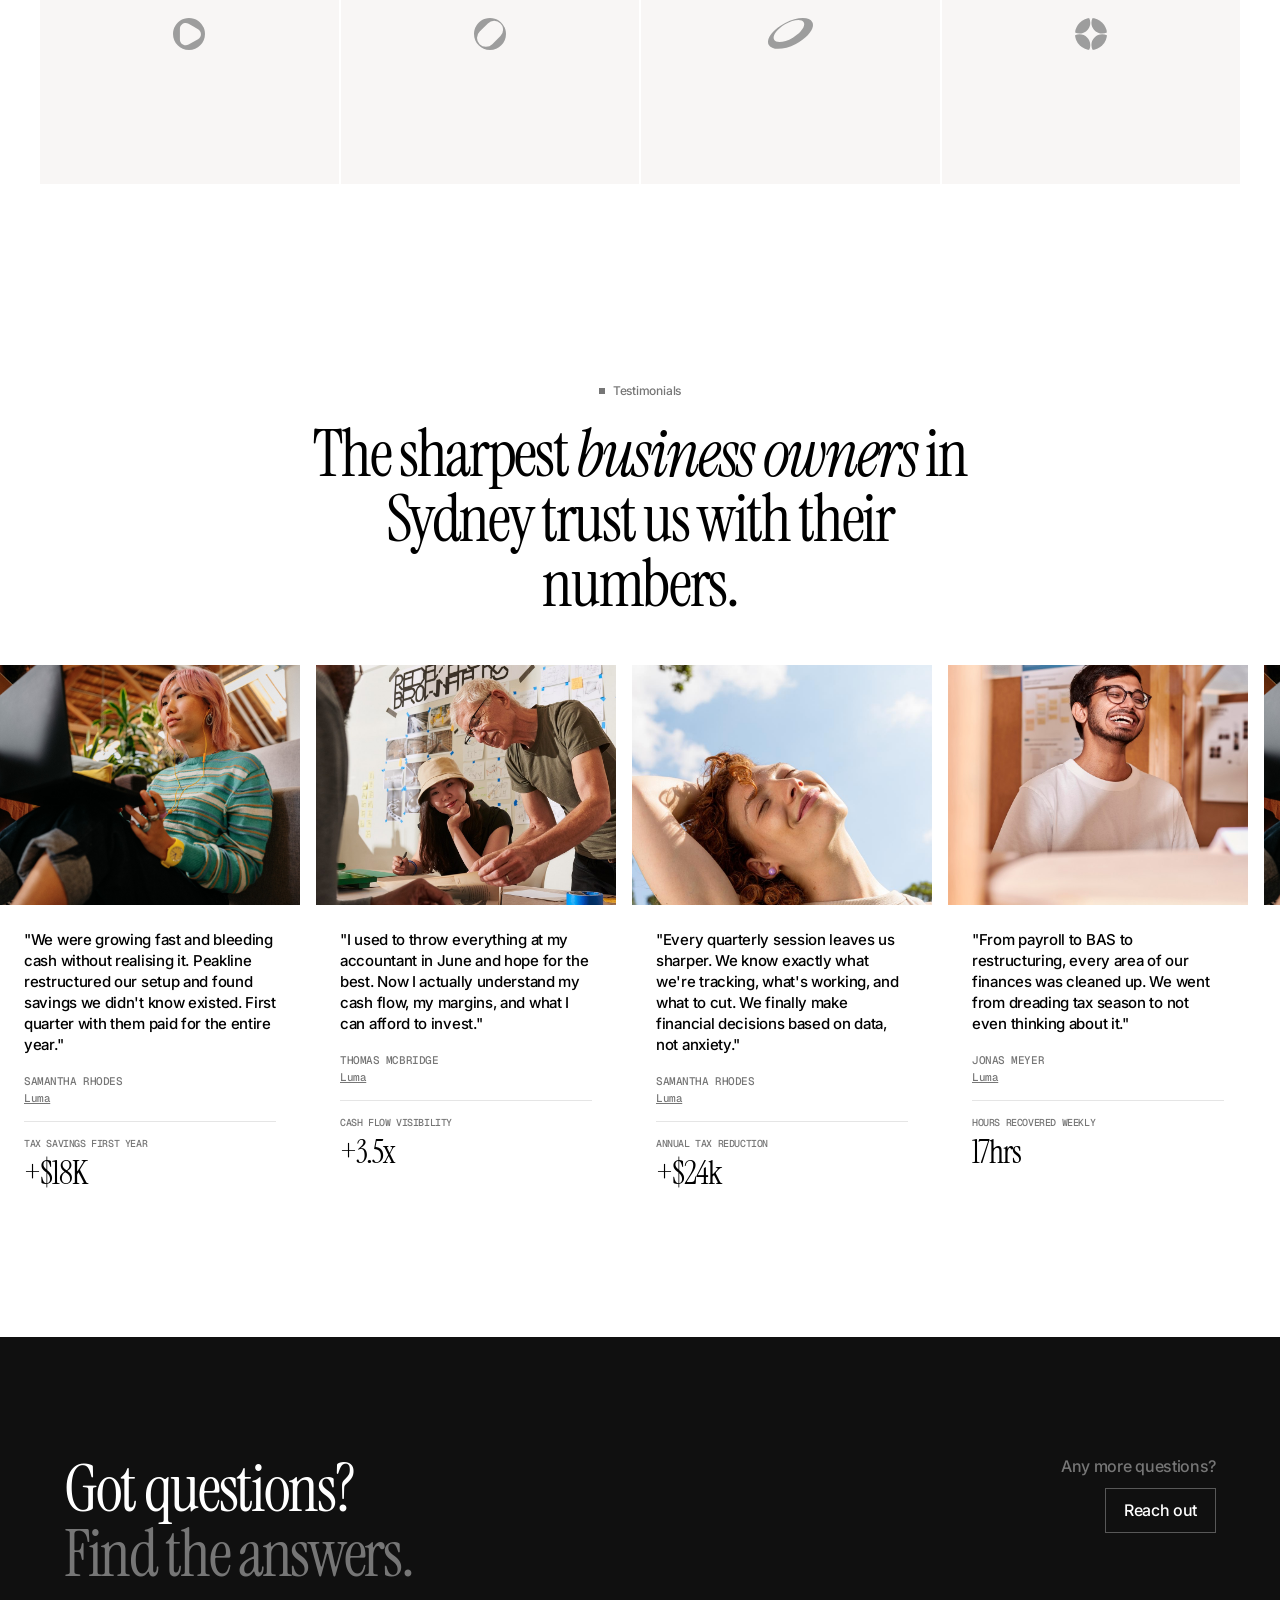
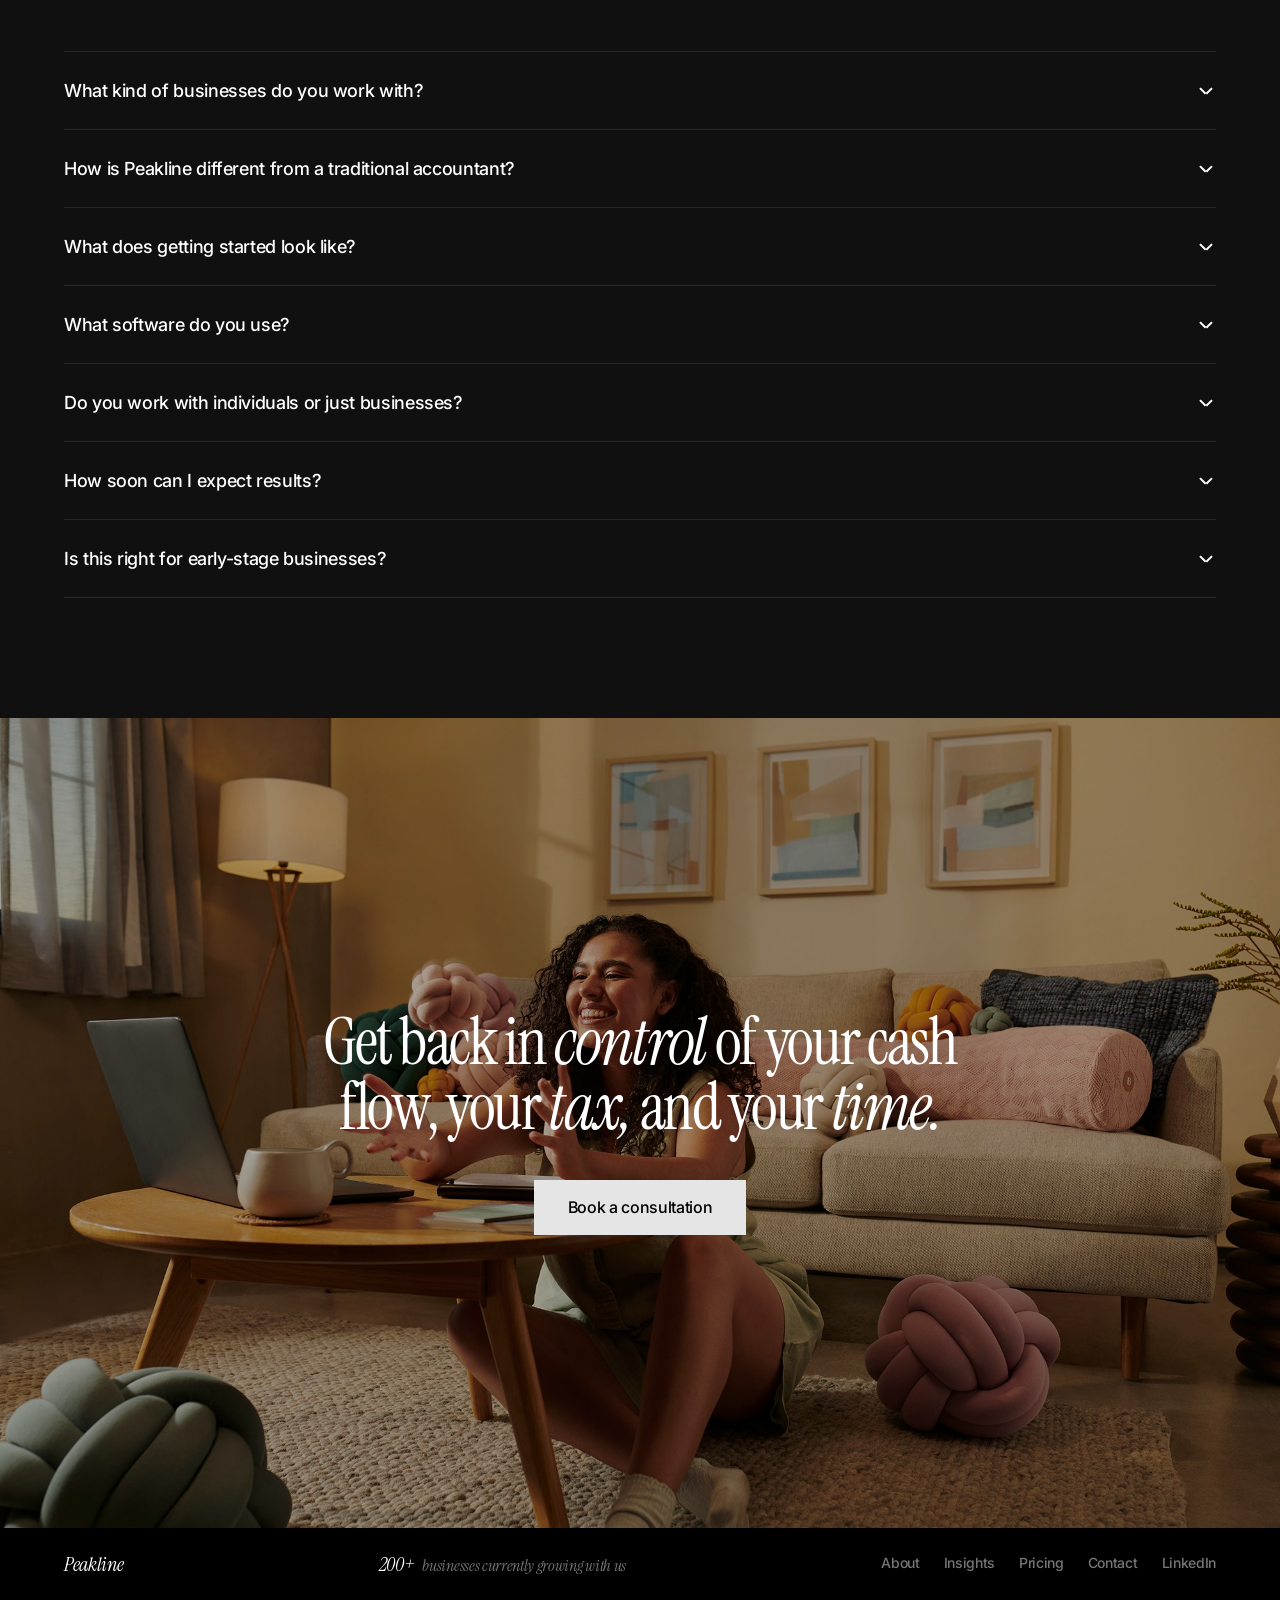
==== commit 6911f21a: "Brand ticker, no border-radius, testimonial marquee, tighter callout - Added brand logo ticker marqu" ====
--- a/index.html
+++ b/index.html
@@ -41,6 +41,29 @@
     <h1>Know your <em>numbers.</em><br><span class="muted">Grow with <em>confidence.</em></span></h1>
     <p class="subtitle">Tax, bookkeeping, and advisory for Sydney businesses that want to stop guessing and start growing.</p>
     <a href="#" class="btn btn-primary">Book a consultation</a>
+
+    <!-- Brand Ticker -->
+    <div class="brand-ticker-wrapper">
+      <div class="brand-ticker">
+        <img src="images/logo-1.svg" alt="Xero">
+        <img src="images/logo-2.svg" alt="QuickBooks">
+        <img src="images/logo-3.svg" alt="MYOB">
+        <img src="images/logo-4.svg" alt="Stripe">
+        <img src="images/logo-5.svg" alt="Shopify">
+        <img src="images/logo-6.svg" alt="Square">
+        <img src="images/logo-7.svg" alt="Gusto">
+        <img src="images/logo-8.svg" alt="HubSpot">
+        <img src="images/logo-1.svg" alt="Xero">
+        <img src="images/logo-2.svg" alt="QuickBooks">
+        <img src="images/logo-3.svg" alt="MYOB">
+        <img src="images/logo-4.svg" alt="Stripe">
+        <img src="images/logo-5.svg" alt="Shopify">
+        <img src="images/logo-6.svg" alt="Square">
+        <img src="images/logo-7.svg" alt="Gusto">
+        <img src="images/logo-8.svg" alt="HubSpot">
+      </div>
+    </div>
+
     <div class="hero-image">
       <img src="images/hero-team.jpg" alt="Team collaborating in modern office">
     </div>
@@ -207,68 +230,103 @@
         <h2>The sharpest <em>business owners</em> in Sydney trust us with their numbers.</h2>
       </div>
     </div>
-    <div style="padding: 0 24px;">
-      <div class="testimonials-track-wrapper">
-        <div class="testimonials-track">
-          <div class="testimonial-card">
-            <div class="testimonial-card-image"><img src="images/testimonial-1.jpg" alt="Samantha Rhodes"></div>
-            <div class="testimonial-card-content">
-              <p class="quote">"We were growing fast and bleeding cash without realising it. Peakline restructured our setup and found savings we didn't know existed. First quarter with them paid for the entire year."</p>
-              <p class="name">Samantha Rhodes</p>
-              <span class="company">Luma</span>
-              <div class="testimonial-metric">
-                <p class="metric-label">Tax savings first year</p>
-                <span class="metric-value">+$18K</span>
-              </div>
-            </div>
-          </div>
-          <div class="testimonial-card">
-            <div class="testimonial-card-image"><img src="images/testimonial-2.jpg" alt="Thomas Mcbridge"></div>
-            <div class="testimonial-card-content">
-              <p class="quote">"I used to throw everything at my accountant in June and hope for the best. Now I actually understand my cash flow, my margins, and what I can afford to invest."</p>
-              <p class="name">Thomas Mcbridge</p>
-              <span class="company">Luma</span>
-              <div class="testimonial-metric">
-                <p class="metric-label">Cash flow visibility</p>
-                <span class="metric-value">+3.5x</span>
-              </div>
-            </div>
-          </div>
-          <div class="testimonial-card">
-            <div class="testimonial-card-image"><img src="images/testimonial-3.jpg" alt="Samantha Rhodes"></div>
-            <div class="testimonial-card-content">
-              <p class="quote">"Every quarterly session leaves us sharper. We know exactly what we're tracking, what's working, and what to cut. We finally make financial decisions based on data, not anxiety."</p>
-              <p class="name">Samantha Rhodes</p>
-              <span class="company">Luma</span>
-              <div class="testimonial-metric">
-                <p class="metric-label">Annual tax reduction</p>
-                <span class="metric-value">+$24k</span>
-              </div>
-            </div>
-          </div>
-          <div class="testimonial-card">
-            <div class="testimonial-card-image"><img src="images/testimonial-4.jpg" alt="Jonas Meyer"></div>
-            <div class="testimonial-card-content">
-              <p class="quote">"From payroll to BAS to restructuring, every area of our finances was cleaned up. We went from dreading tax season to not even thinking about it."</p>
-              <p class="name">Jonas Meyer</p>
-              <span class="company">Luma</span>
-              <div class="testimonial-metric">
-                <p class="metric-label">Hours recovered weekly</p>
-                <span class="metric-value">17hrs</span>
-              </div>
-            </div>
-          </div>
-          <!-- Duplicate first card for seamless loop feel -->
-          <div class="testimonial-card">
-            <div class="testimonial-card-image"><img src="images/testimonial-1.jpg" alt="Samantha Rhodes"></div>
-            <div class="testimonial-card-content">
-              <p class="quote">"We were growing fast and bleeding cash without realising it. Peakline restructured our setup and found savings we didn't know existed. First quarter with them paid for the entire year."</p>
-              <p class="name">Samantha Rhodes</p>
-              <span class="company">Luma</span>
-              <div class="testimonial-metric">
-                <p class="metric-label">Tax savings first year</p>
-                <span class="metric-value">+$18K</span>
-              </div>
+    <div class="testimonial-marquee-wrapper">
+      <div class="testimonial-marquee">
+        <!-- Set 1 -->
+        <div class="testimonial-card">
+          <div class="testimonial-card-image"><img src="images/testimonial-1.jpg" alt="Samantha Rhodes"></div>
+          <div class="testimonial-card-content">
+            <p class="quote">"We were growing fast and bleeding cash without realising it. Peakline restructured our setup and found savings we didn't know existed. First quarter with them paid for the entire year."</p>
+            <p class="name">Samantha Rhodes</p>
+            <span class="company">Luma</span>
+            <div class="testimonial-metric">
+              <p class="metric-label">Tax savings first year</p>
+              <span class="metric-value">+$18K</span>
+            </div>
+          </div>
+        </div>
+        <div class="testimonial-card">
+          <div class="testimonial-card-image"><img src="images/testimonial-2.jpg" alt="Thomas Mcbridge"></div>
+          <div class="testimonial-card-content">
+            <p class="quote">"I used to throw everything at my accountant in June and hope for the best. Now I actually understand my cash flow, my margins, and what I can afford to invest."</p>
+            <p class="name">Thomas Mcbridge</p>
+            <span class="company">Luma</span>
+            <div class="testimonial-metric">
+              <p class="metric-label">Cash flow visibility</p>
+              <span class="metric-value">+3.5x</span>
+            </div>
+          </div>
+        </div>
+        <div class="testimonial-card">
+          <div class="testimonial-card-image"><img src="images/testimonial-3.jpg" alt="Samantha Rhodes"></div>
+          <div class="testimonial-card-content">
+            <p class="quote">"Every quarterly session leaves us sharper. We know exactly what we're tracking, what's working, and what to cut. We finally make financial decisions based on data, not anxiety."</p>
+            <p class="name">Samantha Rhodes</p>
+            <span class="company">Luma</span>
+            <div class="testimonial-metric">
+              <p class="metric-label">Annual tax reduction</p>
+              <span class="metric-value">+$24k</span>
+            </div>
+          </div>
+        </div>
+        <div class="testimonial-card">
+          <div class="testimonial-card-image"><img src="images/testimonial-4.jpg" alt="Jonas Meyer"></div>
+          <div class="testimonial-card-content">
+            <p class="quote">"From payroll to BAS to restructuring, every area of our finances was cleaned up. We went from dreading tax season to not even thinking about it."</p>
+            <p class="name">Jonas Meyer</p>
+            <span class="company">Luma</span>
+            <div class="testimonial-metric">
+              <p class="metric-label">Hours recovered weekly</p>
+              <span class="metric-value">17hrs</span>
+            </div>
+          </div>
+        </div>
+        <!-- Set 2 (duplicate for seamless loop) -->
+        <div class="testimonial-card">
+          <div class="testimonial-card-image"><img src="images/testimonial-1.jpg" alt="Samantha Rhodes"></div>
+          <div class="testimonial-card-content">
+            <p class="quote">"We were growing fast and bleeding cash without realising it. Peakline restructured our setup and found savings we didn't know existed. First quarter with them paid for the entire year."</p>
+            <p class="name">Samantha Rhodes</p>
+            <span class="company">Luma</span>
+            <div class="testimonial-metric">
+              <p class="metric-label">Tax savings first year</p>
+              <span class="metric-value">+$18K</span>
+            </div>
+          </div>
+        </div>
+        <div class="testimonial-card">
+          <div class="testimonial-card-image"><img src="images/testimonial-2.jpg" alt="Thomas Mcbridge"></div>
+          <div class="testimonial-card-content">
+            <p class="quote">"I used to throw everything at my accountant in June and hope for the best. Now I actually understand my cash flow, my margins, and what I can afford to invest."</p>
+            <p class="name">Thomas Mcbridge</p>
+            <span class="company">Luma</span>
+            <div class="testimonial-metric">
+              <p class="metric-label">Cash flow visibility</p>
+              <span class="metric-value">+3.5x</span>
+            </div>
+          </div>
+        </div>
+        <div class="testimonial-card">
+          <div class="testimonial-card-image"><img src="images/testimonial-3.jpg" alt="Samantha Rhodes"></div>
+          <div class="testimonial-card-content">
+            <p class="quote">"Every quarterly session leaves us sharper. We know exactly what we're tracking, what's working, and what to cut. We finally make financial decisions based on data, not anxiety."</p>
+            <p class="name">Samantha Rhodes</p>
+            <span class="company">Luma</span>
+            <div class="testimonial-metric">
+              <p class="metric-label">Annual tax reduction</p>
+              <span class="metric-value">+$24k</span>
+            </div>
+          </div>
+        </div>
+        <div class="testimonial-card">
+          <div class="testimonial-card-image"><img src="images/testimonial-4.jpg" alt="Jonas Meyer"></div>
+          <div class="testimonial-card-content">
+            <p class="quote">"From payroll to BAS to restructuring, every area of our finances was cleaned up. We went from dreading tax season to not even thinking about it."</p>
+            <p class="name">Jonas Meyer</p>
+            <span class="company">Luma</span>
+            <div class="testimonial-metric">
+              <p class="metric-label">Hours recovered weekly</p>
+              <span class="metric-value">17hrs</span>
             </div>
           </div>
         </div>
--- a/css/styles.css
+++ b/css/styles.css
@@ -16,6 +16,11 @@
   scroll-behavior: smooth;
   -webkit-font-smoothing: antialiased;
   -moz-osx-font-smoothing: grayscale;
+}
+
+/* GLOBAL: No border-radius anywhere */
+*, *::before, *::after {
+  border-radius: 0 !important;
 }
 
 body {
@@ -439,40 +444,69 @@
 }
 
 /* ============================================
-   ICON TICKER (below hero)
-   ============================================ */
-
-.icon-ticker-wrapper {
+   BRAND TICKER (above hero image)
+   ============================================ */
+
+.brand-ticker-wrapper {
   overflow: hidden;
-  padding: 32px 0;
-}
-
-.icon-ticker {
-  display: flex;
-  gap: 48px;
-  animation: iconTicker 30s linear infinite;
+  padding: 20px 0;
+  border-top: 1px solid #E5E5E5;
+  border-bottom: 1px solid #E5E5E5;
+  margin-top: 48px;
+}
+
+.brand-ticker {
+  display: flex;
+  align-items: center;
+  gap: 64px;
+  animation: brandTicker 25s linear infinite;
   width: max-content;
 }
 
-.icon-ticker svg {
-  width: 32px;
-  height: 32px;
-  opacity: 0.4;
+.brand-ticker img {
+  height: 20px;
+  width: auto;
+  opacity: 0.35;
   flex-shrink: 0;
-}
-
-@keyframes iconTicker {
+  filter: grayscale(100%);
+}
+
+@keyframes brandTicker {
   0% { transform: translateX(0); }
   100% { transform: translateX(-50%); }
 }
 
 /* ============================================
+   TESTIMONIAL MARQUEE
+   ============================================ */
+
+.testimonial-marquee-wrapper {
+  overflow: hidden;
+}
+
+.testimonial-marquee {
+  display: flex;
+  gap: 16px;
+  animation: testimonialScroll 40s linear infinite;
+  width: max-content;
+}
+
+.testimonial-marquee:hover {
+  animation-play-state: paused;
+}
+
+@keyframes testimonialScroll {
+  0% { transform: translateX(0); }
+  100% { transform: translateX(-50%); }
+}
+
+/* ============================================
    PROBLEM CALLOUT
    ============================================ */
 
 .callout {
   text-align: left;
-  padding: 100px 0;
+  padding: 80px 0 40px;
 }
 
 .callout h2 {
@@ -833,9 +867,9 @@
 }
 
 .testimonial-card {
-  min-width: 290px;
-  flex: 0 0 calc(20% - 13px);
-  border-radius: 16px;
+  min-width: 300px;
+  width: 300px;
+  flex-shrink: 0;
   overflow: hidden;
   background: #ffffff;
   transition: transform 0.3s ease;
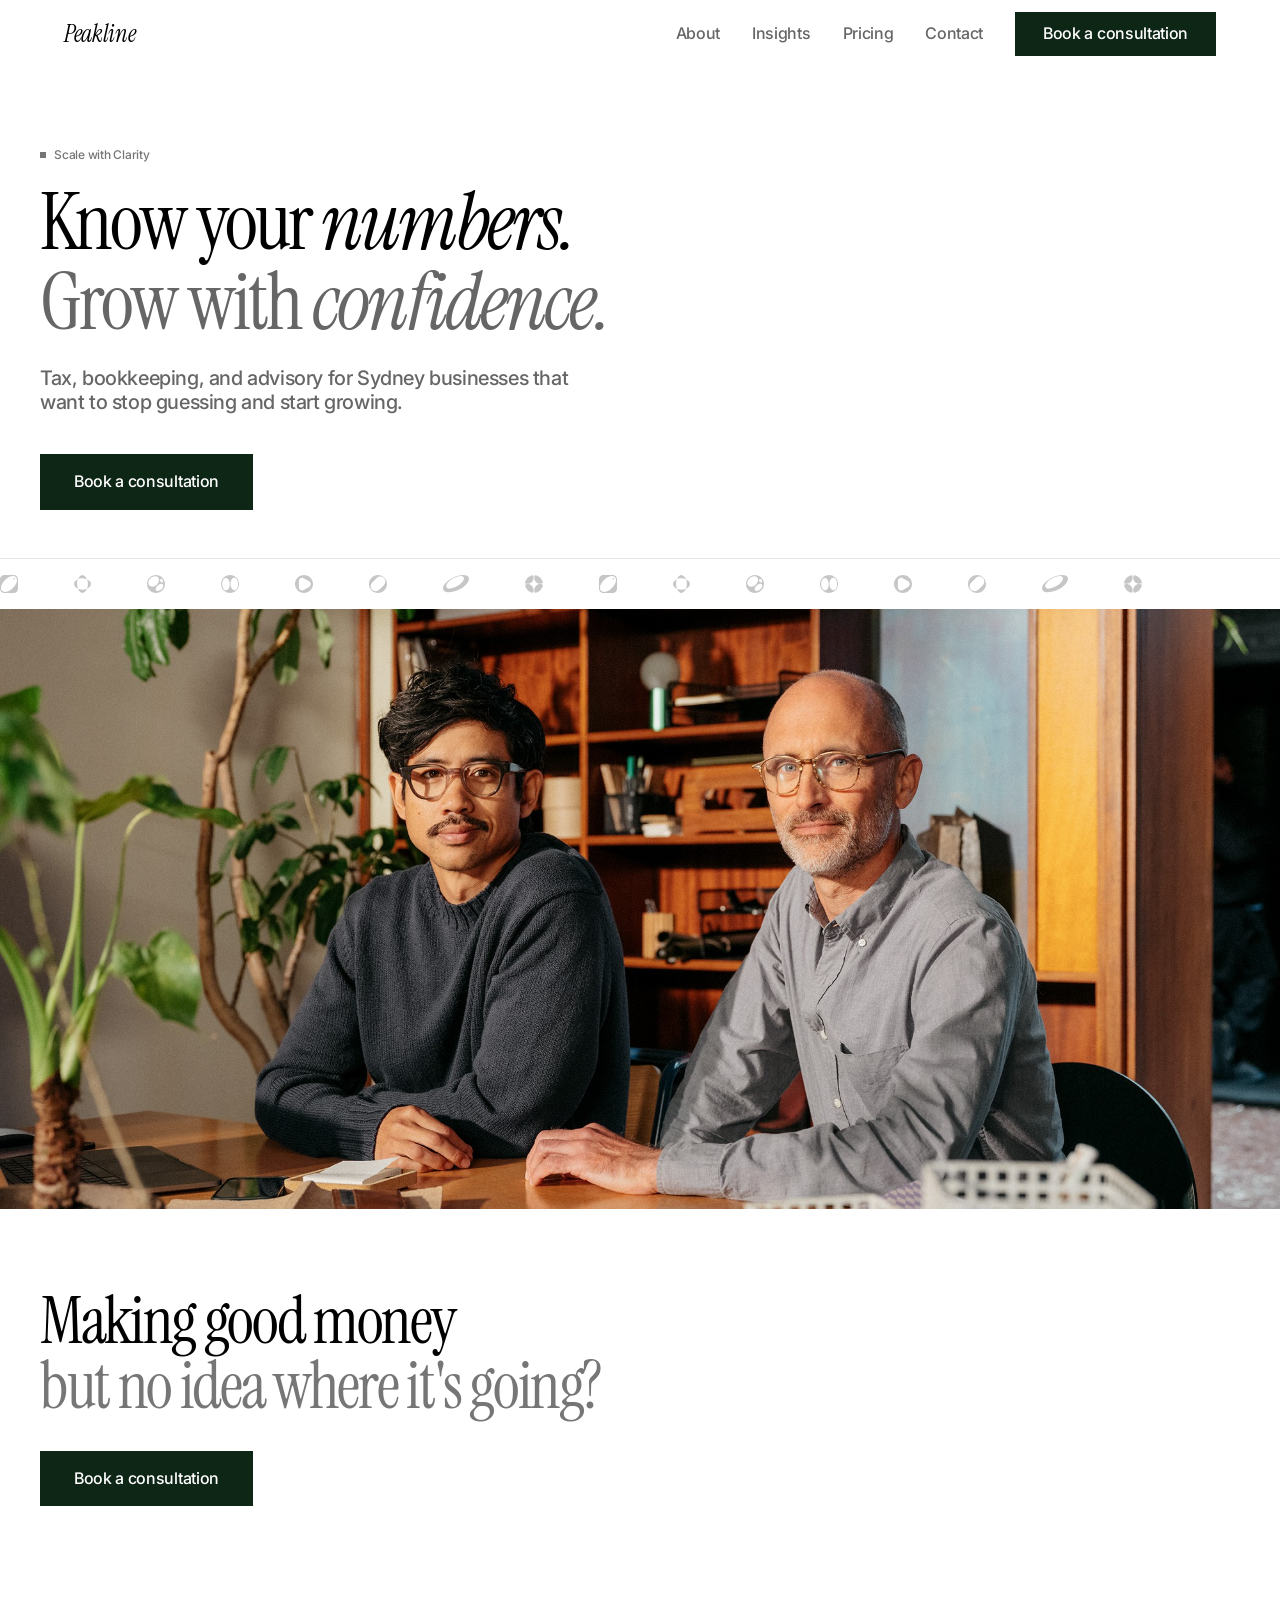
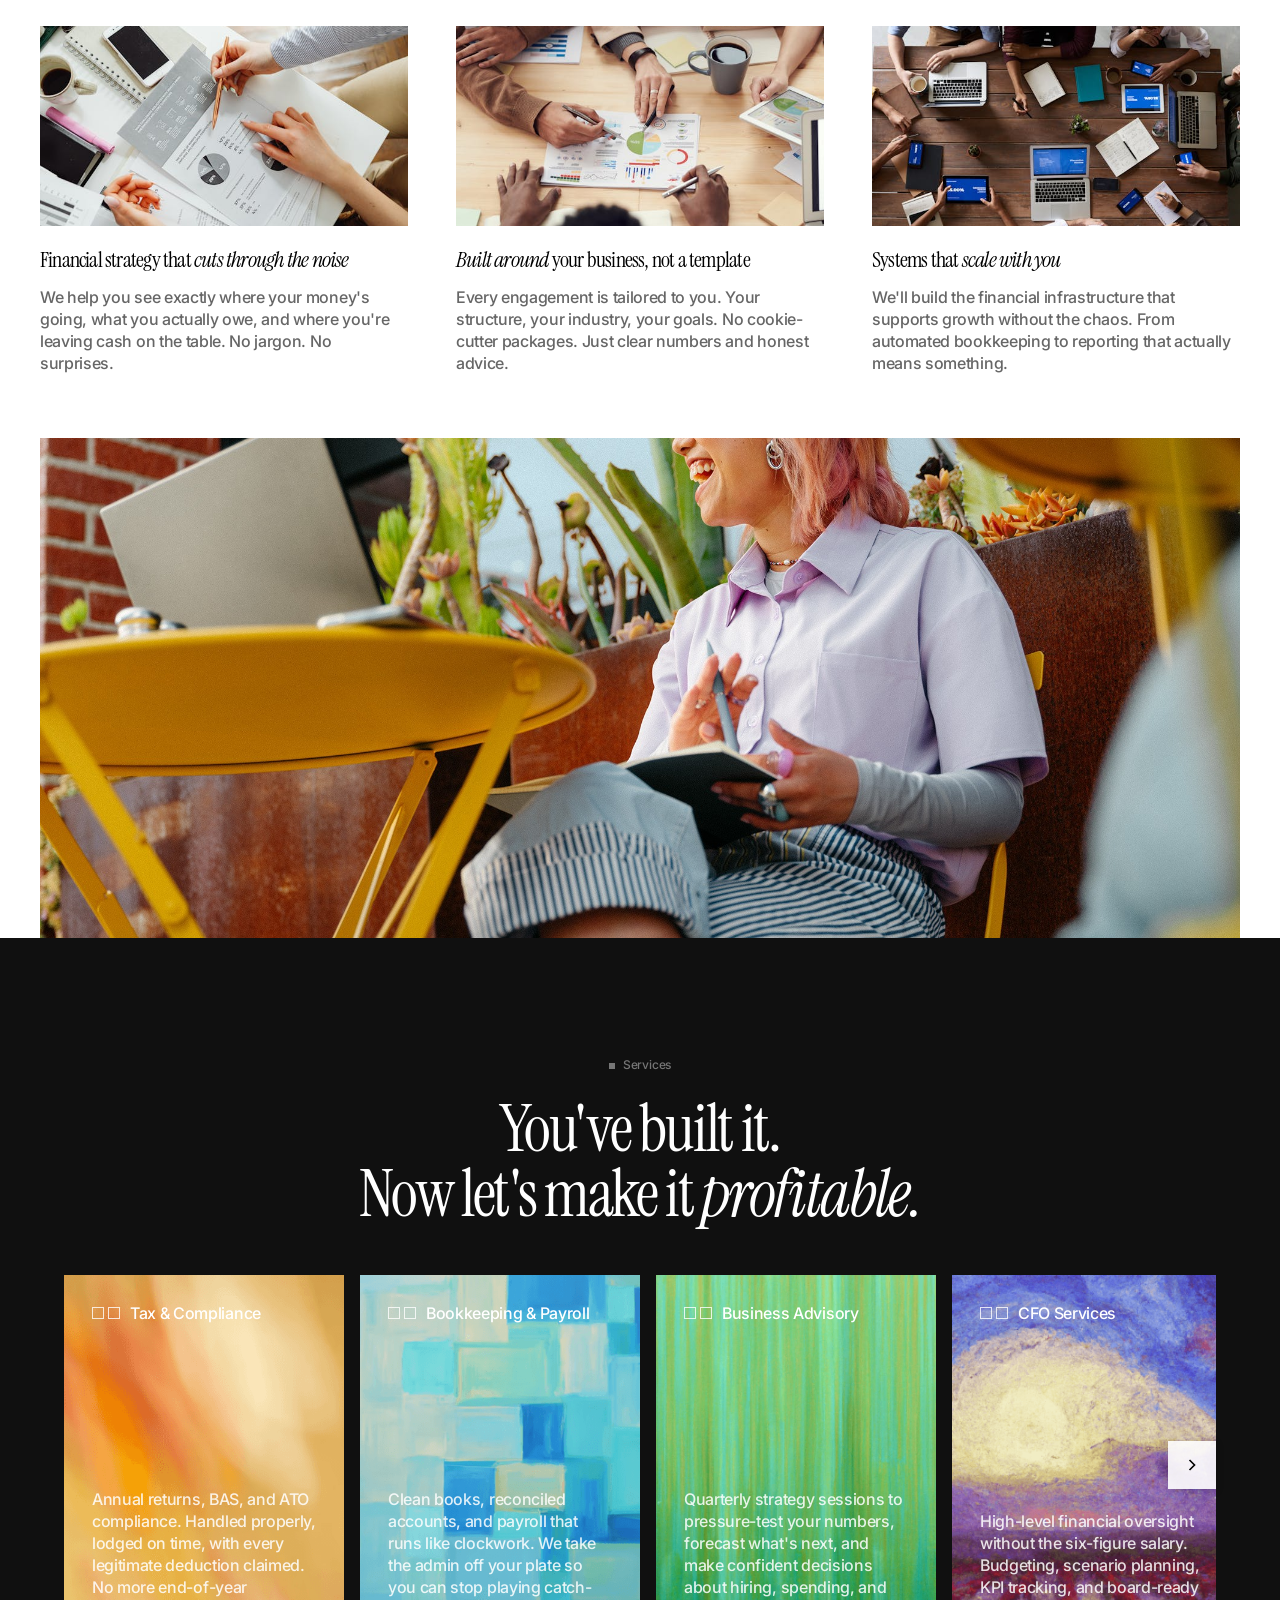
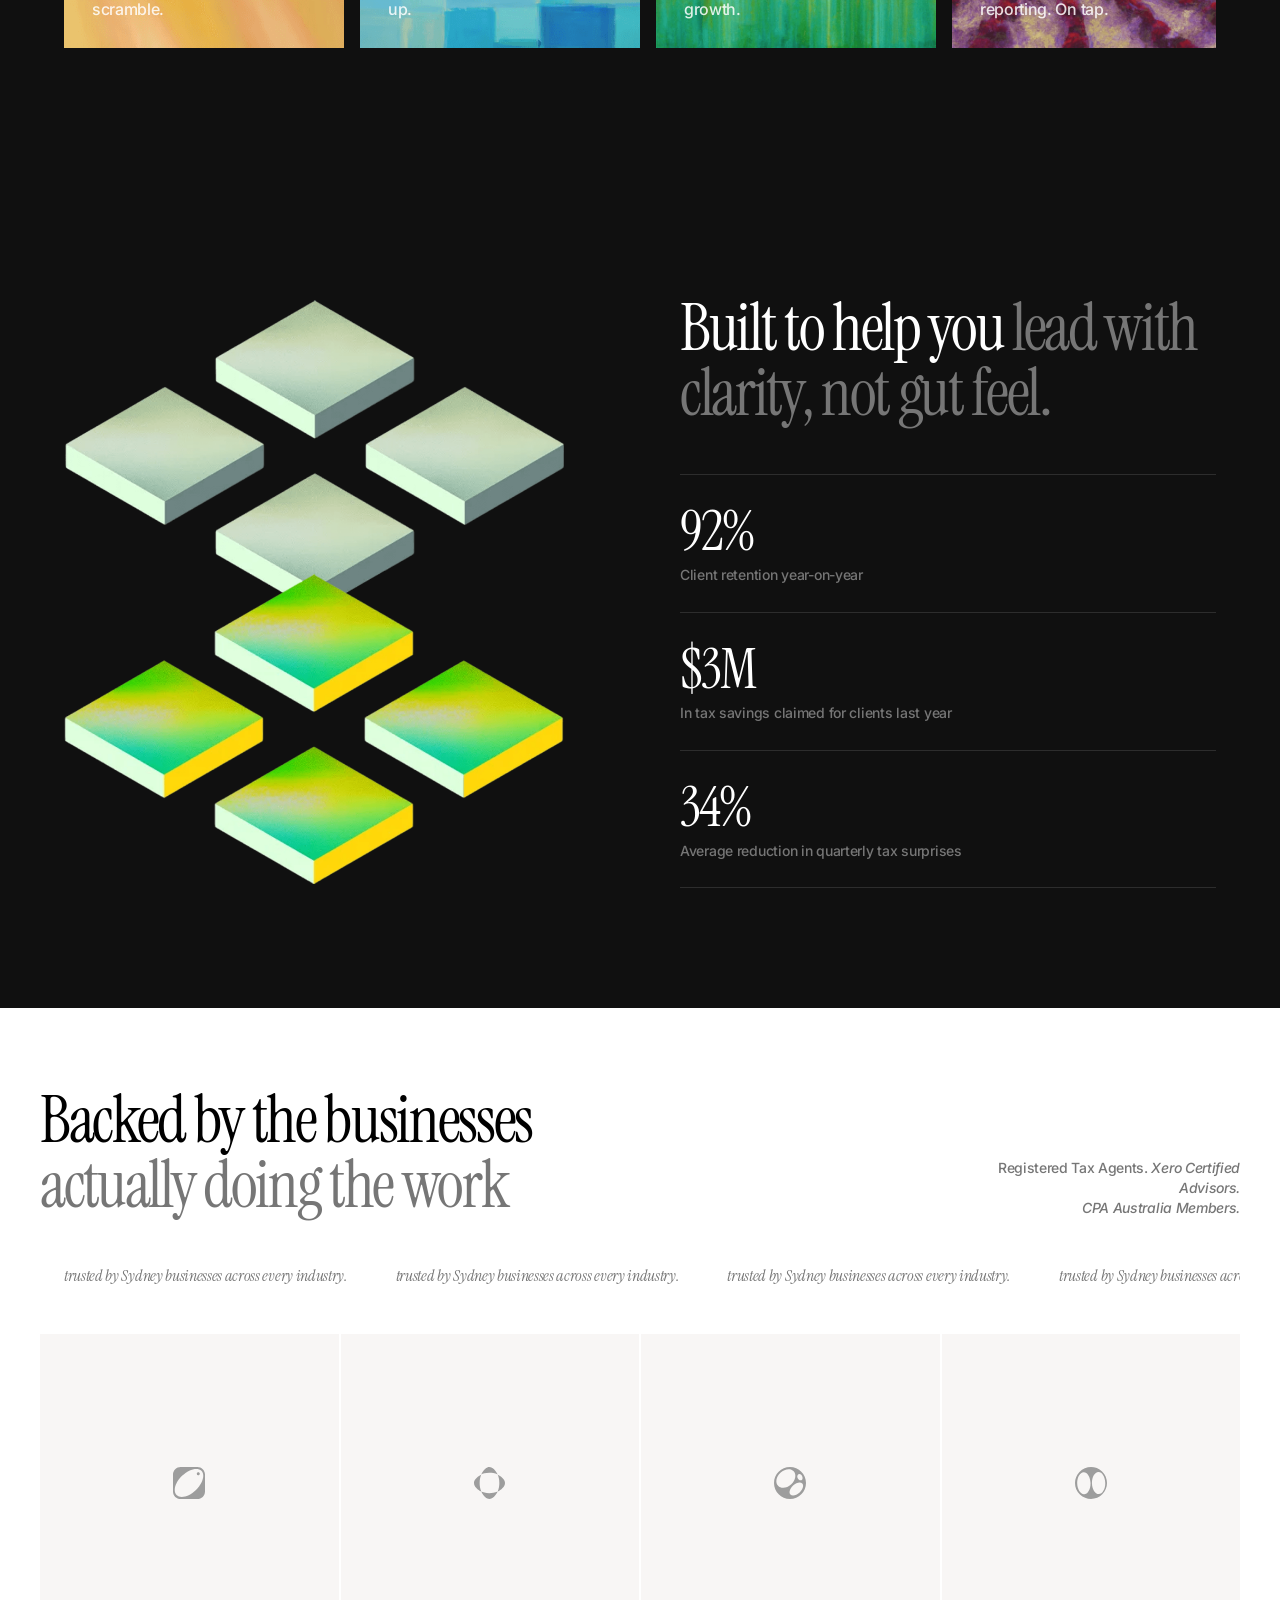
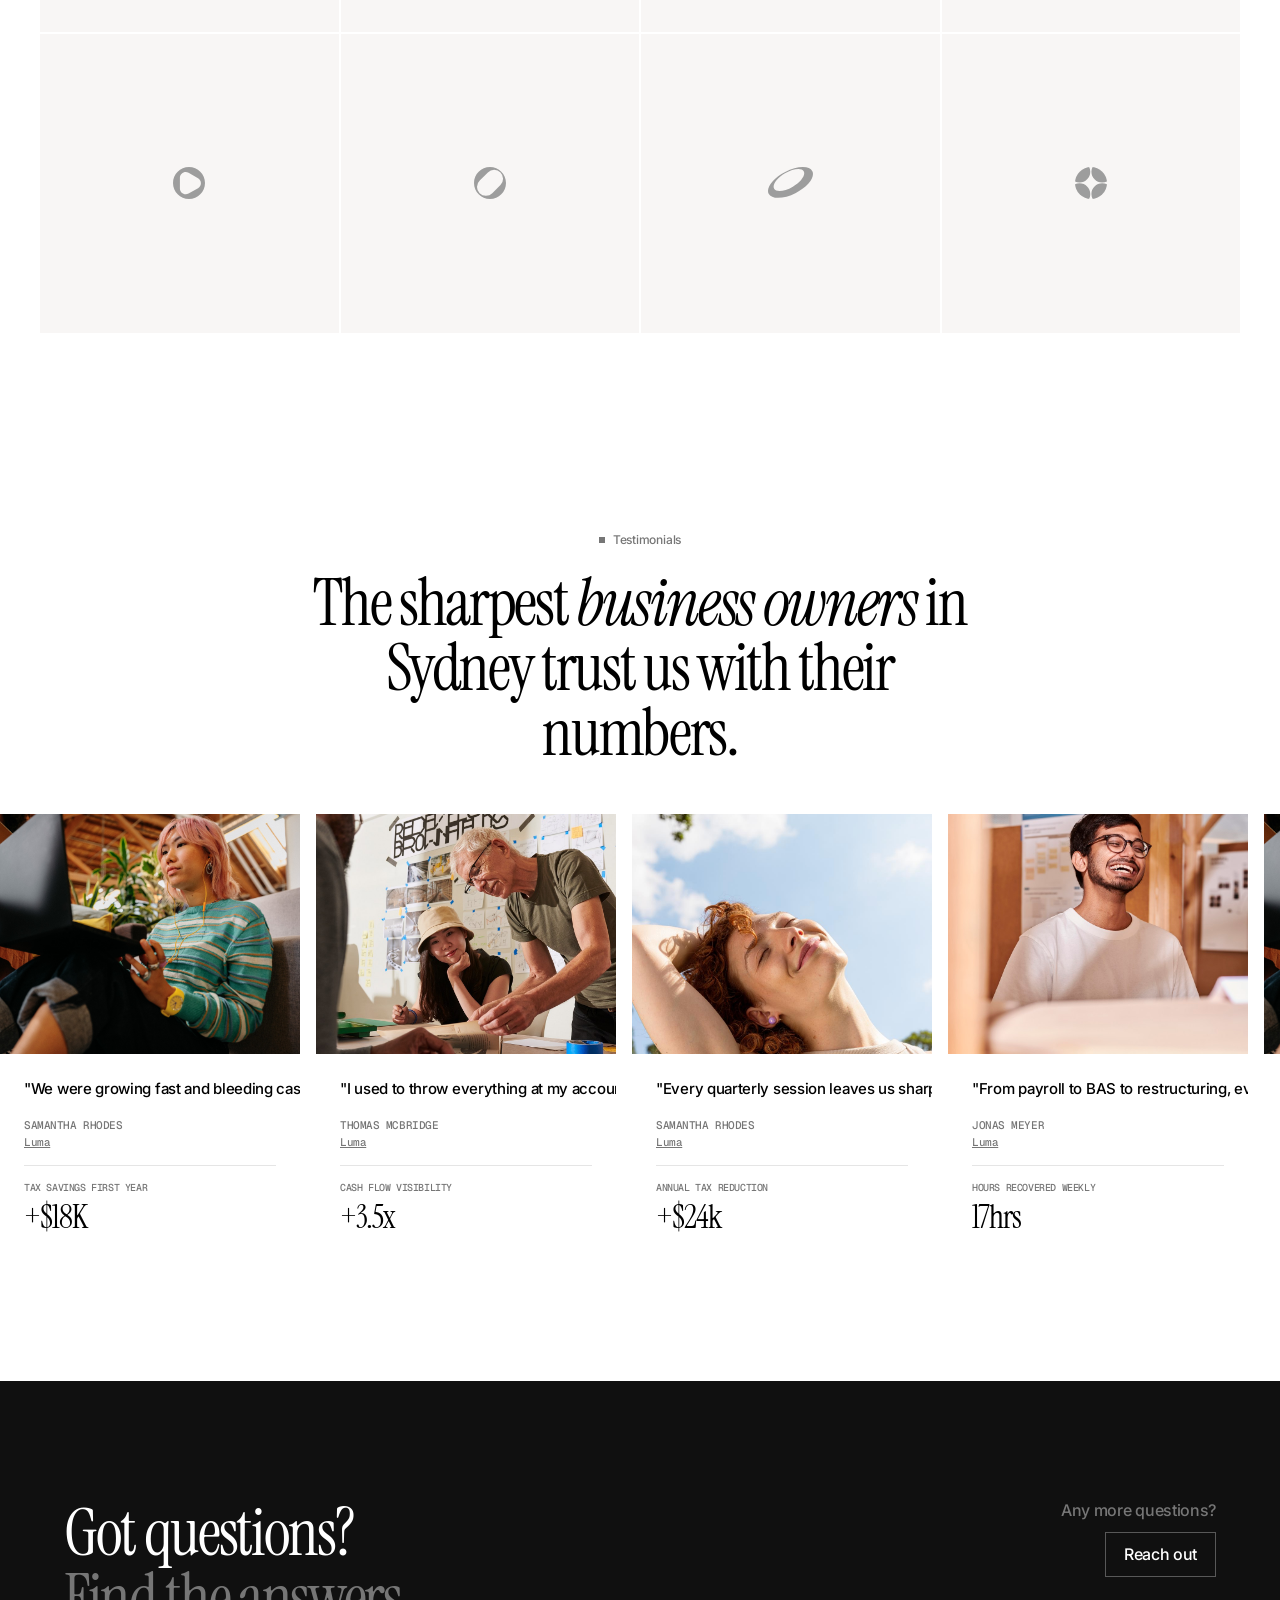
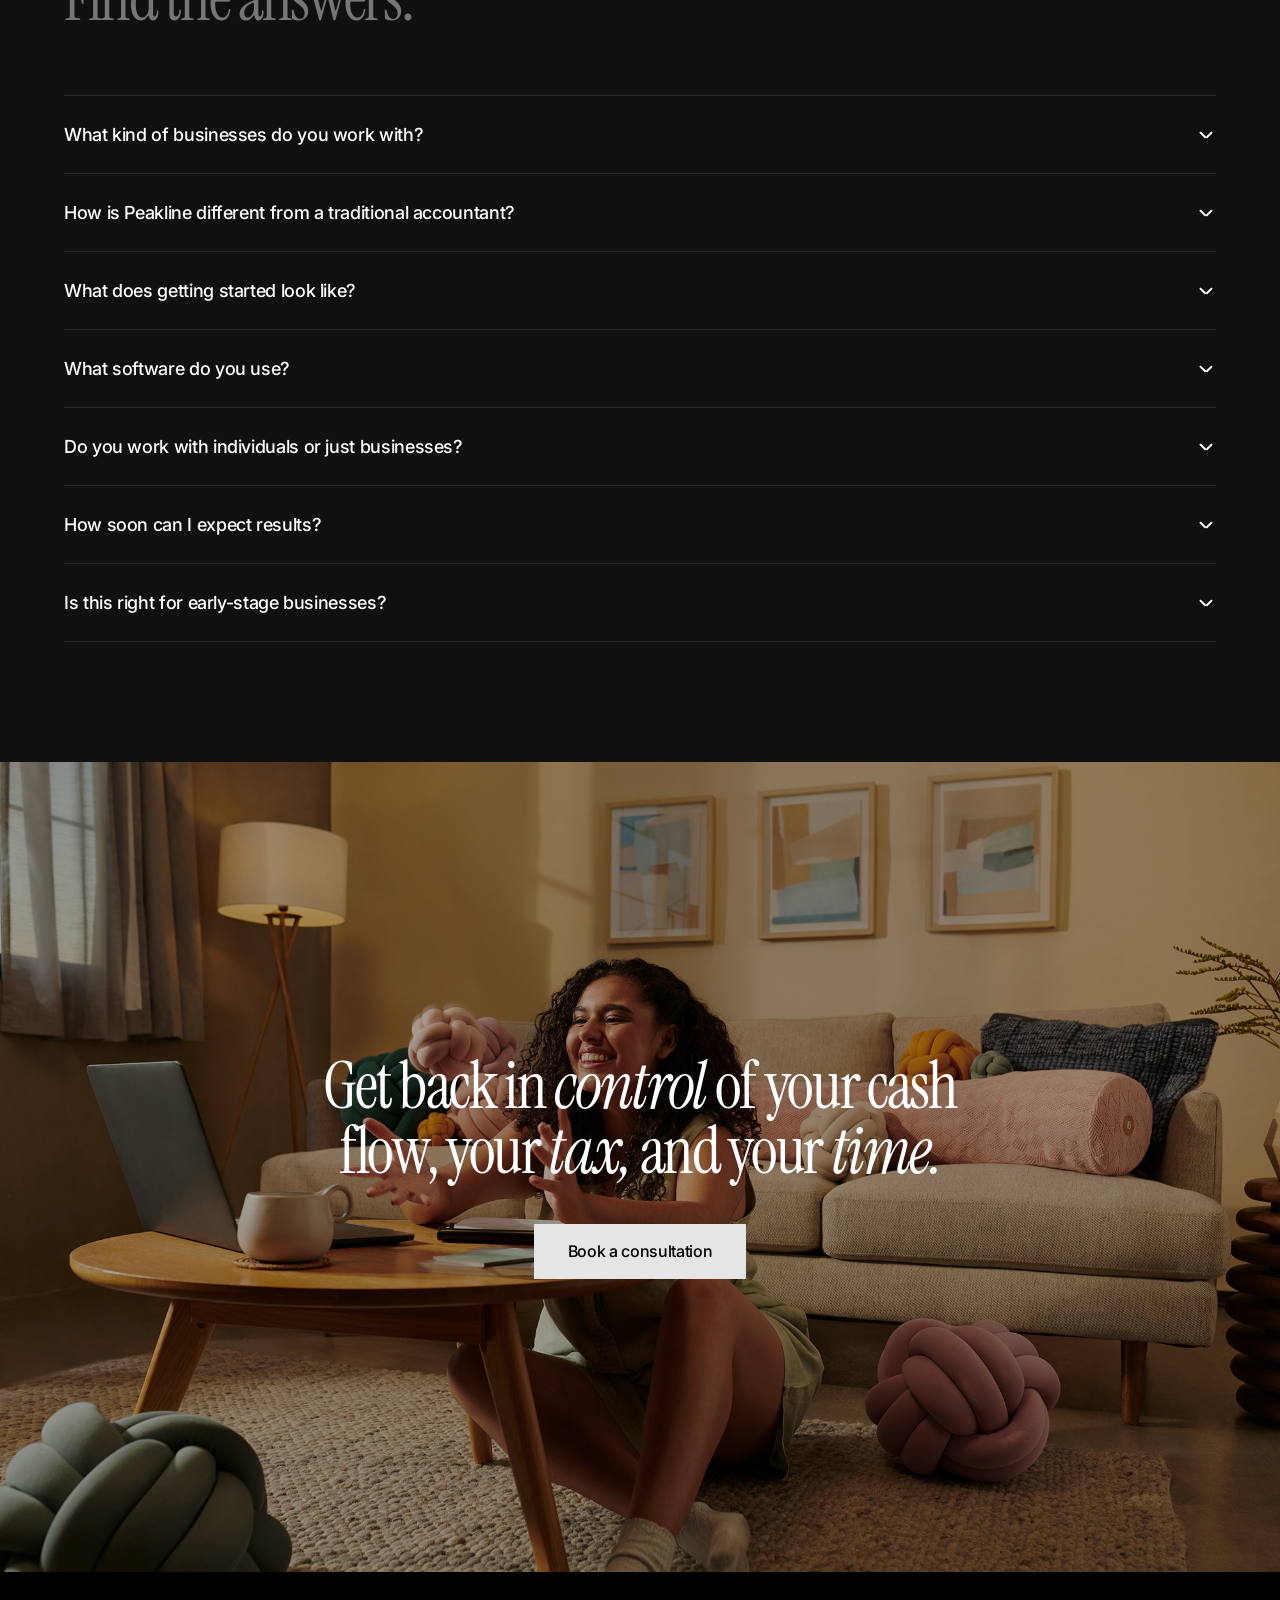
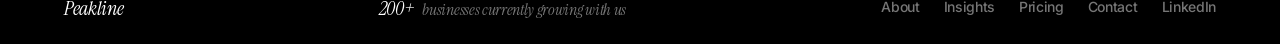
==== commit d8ec70c5: "Full-width seamless marquees, value prop images, ticker flush to hero - Brand ticker: full viewport " ====
--- a/index.html
+++ b/index.html
@@ -45,22 +45,26 @@
     <!-- Brand Ticker -->
     <div class="brand-ticker-wrapper">
       <div class="brand-ticker">
-        <img src="images/logo-1.svg" alt="Xero">
-        <img src="images/logo-2.svg" alt="QuickBooks">
-        <img src="images/logo-3.svg" alt="MYOB">
-        <img src="images/logo-4.svg" alt="Stripe">
-        <img src="images/logo-5.svg" alt="Shopify">
-        <img src="images/logo-6.svg" alt="Square">
-        <img src="images/logo-7.svg" alt="Gusto">
-        <img src="images/logo-8.svg" alt="HubSpot">
-        <img src="images/logo-1.svg" alt="Xero">
-        <img src="images/logo-2.svg" alt="QuickBooks">
-        <img src="images/logo-3.svg" alt="MYOB">
-        <img src="images/logo-4.svg" alt="Stripe">
-        <img src="images/logo-5.svg" alt="Shopify">
-        <img src="images/logo-6.svg" alt="Square">
-        <img src="images/logo-7.svg" alt="Gusto">
-        <img src="images/logo-8.svg" alt="HubSpot">
+        <div class="brand-ticker-set">
+          <img src="images/logo-1.svg" alt="Xero">
+          <img src="images/logo-2.svg" alt="QuickBooks">
+          <img src="images/logo-3.svg" alt="MYOB">
+          <img src="images/logo-4.svg" alt="Stripe">
+          <img src="images/logo-5.svg" alt="Shopify">
+          <img src="images/logo-6.svg" alt="Square">
+          <img src="images/logo-7.svg" alt="Gusto">
+          <img src="images/logo-8.svg" alt="HubSpot">
+        </div>
+        <div class="brand-ticker-set">
+          <img src="images/logo-1.svg" alt="Xero">
+          <img src="images/logo-2.svg" alt="QuickBooks">
+          <img src="images/logo-3.svg" alt="MYOB">
+          <img src="images/logo-4.svg" alt="Stripe">
+          <img src="images/logo-5.svg" alt="Shopify">
+          <img src="images/logo-6.svg" alt="Square">
+          <img src="images/logo-7.svg" alt="Gusto">
+          <img src="images/logo-8.svg" alt="HubSpot">
+        </div>
       </div>
     </div>
 
@@ -79,14 +83,17 @@
   <section class="value-props container fade-in">
     <div class="value-props-columns">
       <div class="value-prop">
+        <div class="value-prop-image"><img src="images/valueprop-1.jpg" alt="Financial strategy"></div>
         <h3>Financial strategy that <em>cuts through the noise</em></h3>
         <p>We help you see exactly where your money's going, what you actually owe, and where you're leaving cash on the table. No jargon. No surprises.</p>
       </div>
       <div class="value-prop">
+        <div class="value-prop-image"><img src="images/valueprop-2.jpg" alt="Tailored to your business"></div>
         <h3><em>Built around</em> your business, not a template</h3>
         <p>Every engagement is tailored to you. Your structure, your industry, your goals. No cookie-cutter packages. Just clear numbers and honest advice.</p>
       </div>
       <div class="value-prop">
+        <div class="value-prop-image"><img src="images/valueprop-3.jpg" alt="Scalable systems"></div>
         <h3>Systems that <em>scale with you</em></h3>
         <p>We'll build the financial infrastructure that supports growth without the chaos. From automated bookkeeping to reporting that actually means something.</p>
       </div>
@@ -232,7 +239,7 @@
     </div>
     <div class="testimonial-marquee-wrapper">
       <div class="testimonial-marquee">
-        <!-- Set 1 -->
+        <div class="testimonial-marquee-set">
         <div class="testimonial-card">
           <div class="testimonial-card-image"><img src="images/testimonial-1.jpg" alt="Samantha Rhodes"></div>
           <div class="testimonial-card-content">
@@ -281,7 +288,8 @@
             </div>
           </div>
         </div>
-        <!-- Set 2 (duplicate for seamless loop) -->
+        </div><!-- end set 1 -->
+        <div class="testimonial-marquee-set">
         <div class="testimonial-card">
           <div class="testimonial-card-image"><img src="images/testimonial-1.jpg" alt="Samantha Rhodes"></div>
           <div class="testimonial-card-content">
@@ -330,6 +338,7 @@
             </div>
           </div>
         </div>
+        </div><!-- end set 2 -->
       </div>
     </div>
   </section>
--- a/css/styles.css
+++ b/css/styles.css
@@ -404,8 +404,12 @@
 .hero-image {
   width: 100vw;
   margin-left: calc(-50vw + 50%);
-  margin-top: 60px;
+  margin-top: 48px;
   overflow: hidden;
+}
+
+.hero .brand-ticker-wrapper ~ .hero-image {
+  margin-top: 0;
 }
 
 .hero-image img {
@@ -449,24 +453,38 @@
 
 .brand-ticker-wrapper {
   overflow: hidden;
-  padding: 20px 0;
+  padding: 16px 0;
   border-top: 1px solid #E5E5E5;
-  border-bottom: 1px solid #E5E5E5;
   margin-top: 48px;
+  width: 100vw;
+  margin-left: calc(-50vw + 50%);
+  margin-bottom: 0;
+}
+
+/* Remove gap between ticker and hero image */
+.brand-ticker-wrapper + .hero-image {
+  margin-top: 0;
 }
 
 .brand-ticker {
   display: flex;
   align-items: center;
-  gap: 64px;
-  animation: brandTicker 25s linear infinite;
-  width: max-content;
+  animation: brandTicker 20s linear infinite;
+  white-space: nowrap;
+}
+
+.brand-ticker-set {
+  display: flex;
+  align-items: center;
+  gap: 56px;
+  padding-right: 56px;
+  flex-shrink: 0;
 }
 
 .brand-ticker img {
-  height: 20px;
+  height: 18px;
   width: auto;
-  opacity: 0.35;
+  opacity: 0.3;
   flex-shrink: 0;
   filter: grayscale(100%);
 }
@@ -486,13 +504,19 @@
 
 .testimonial-marquee {
   display: flex;
-  gap: 16px;
-  animation: testimonialScroll 40s linear infinite;
-  width: max-content;
+  animation: testimonialScroll 45s linear infinite;
+  white-space: nowrap;
 }
 
 .testimonial-marquee:hover {
   animation-play-state: paused;
+}
+
+.testimonial-marquee-set {
+  display: flex;
+  gap: 16px;
+  padding-right: 16px;
+  flex-shrink: 0;
 }
 
 @keyframes testimonialScroll {
@@ -531,6 +555,19 @@
   grid-template-columns: repeat(3, 1fr);
   gap: 48px;
   margin-bottom: 64px;
+}
+
+.value-prop-image {
+  width: 100%;
+  height: 200px;
+  overflow: hidden;
+  margin-bottom: 20px;
+}
+
+.value-prop-image img {
+  width: 100%;
+  height: 100%;
+  object-fit: cover;
 }
 
 .value-prop h3 {
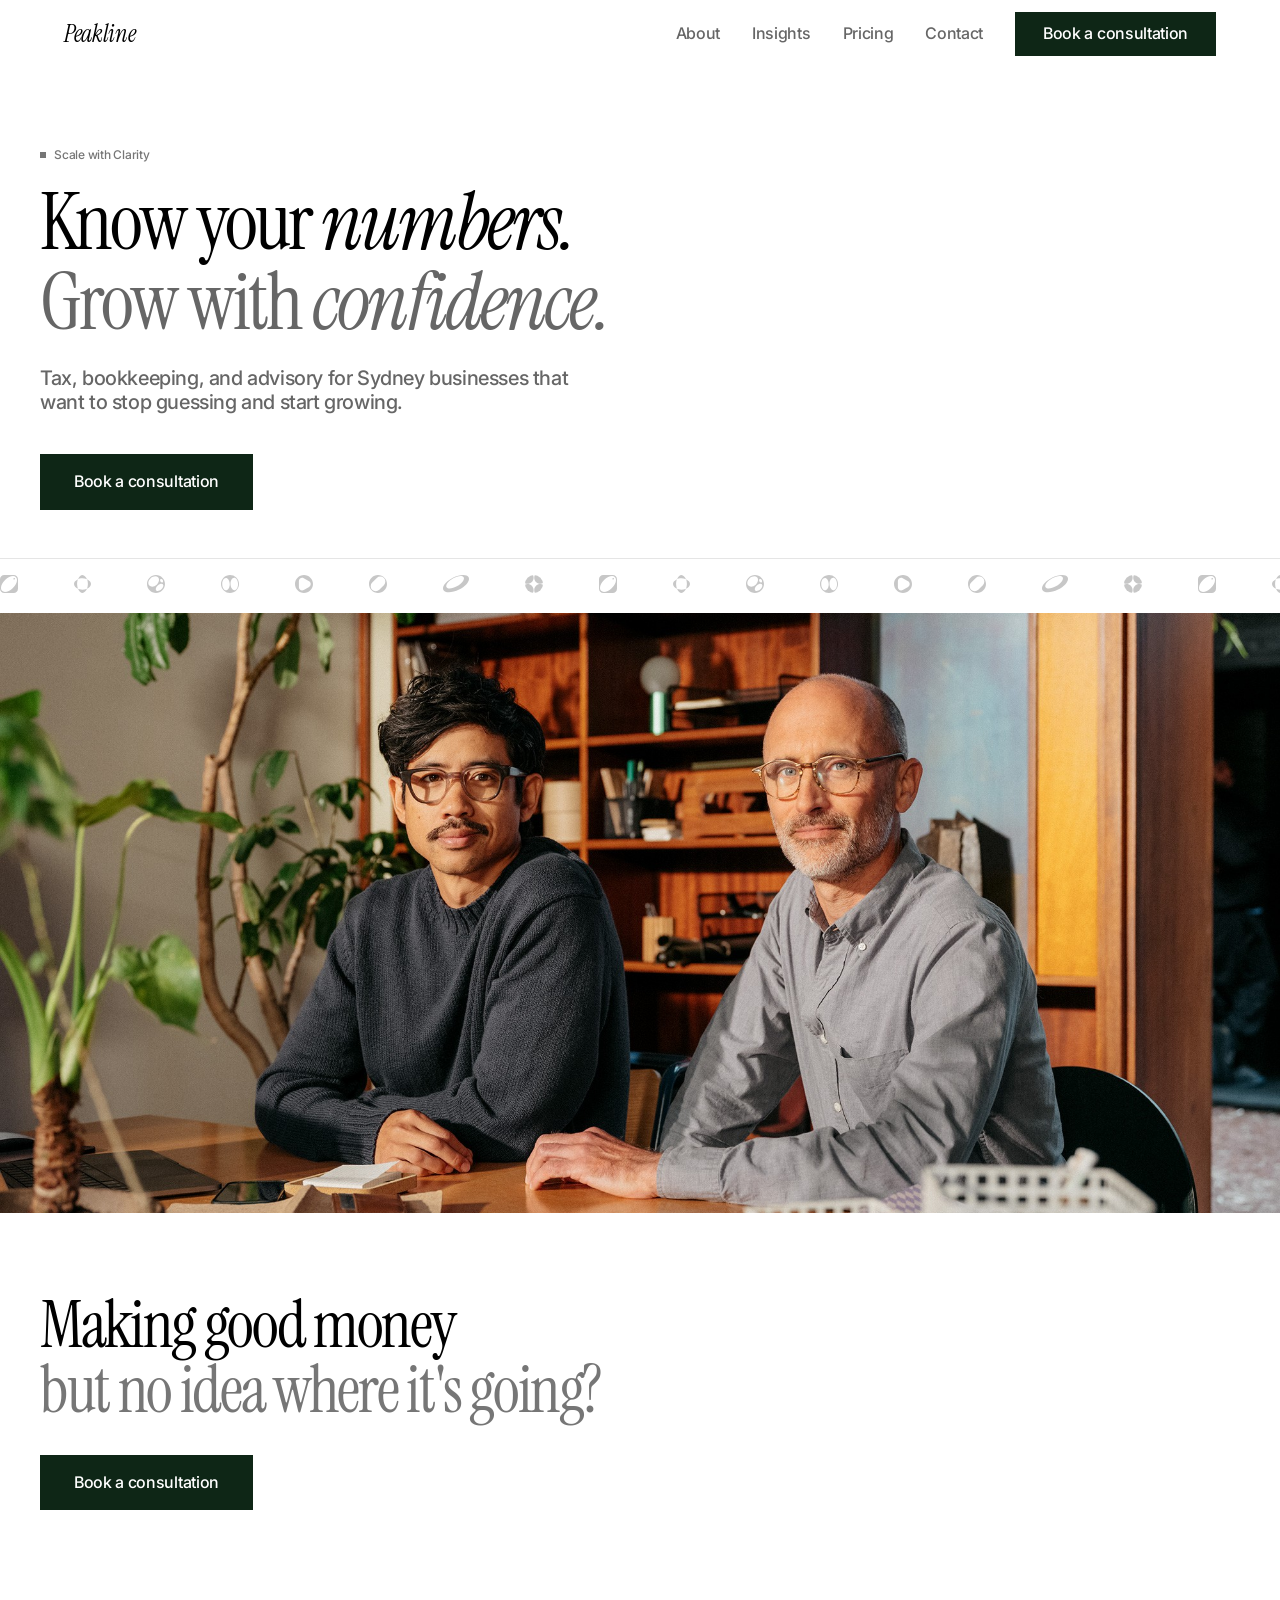
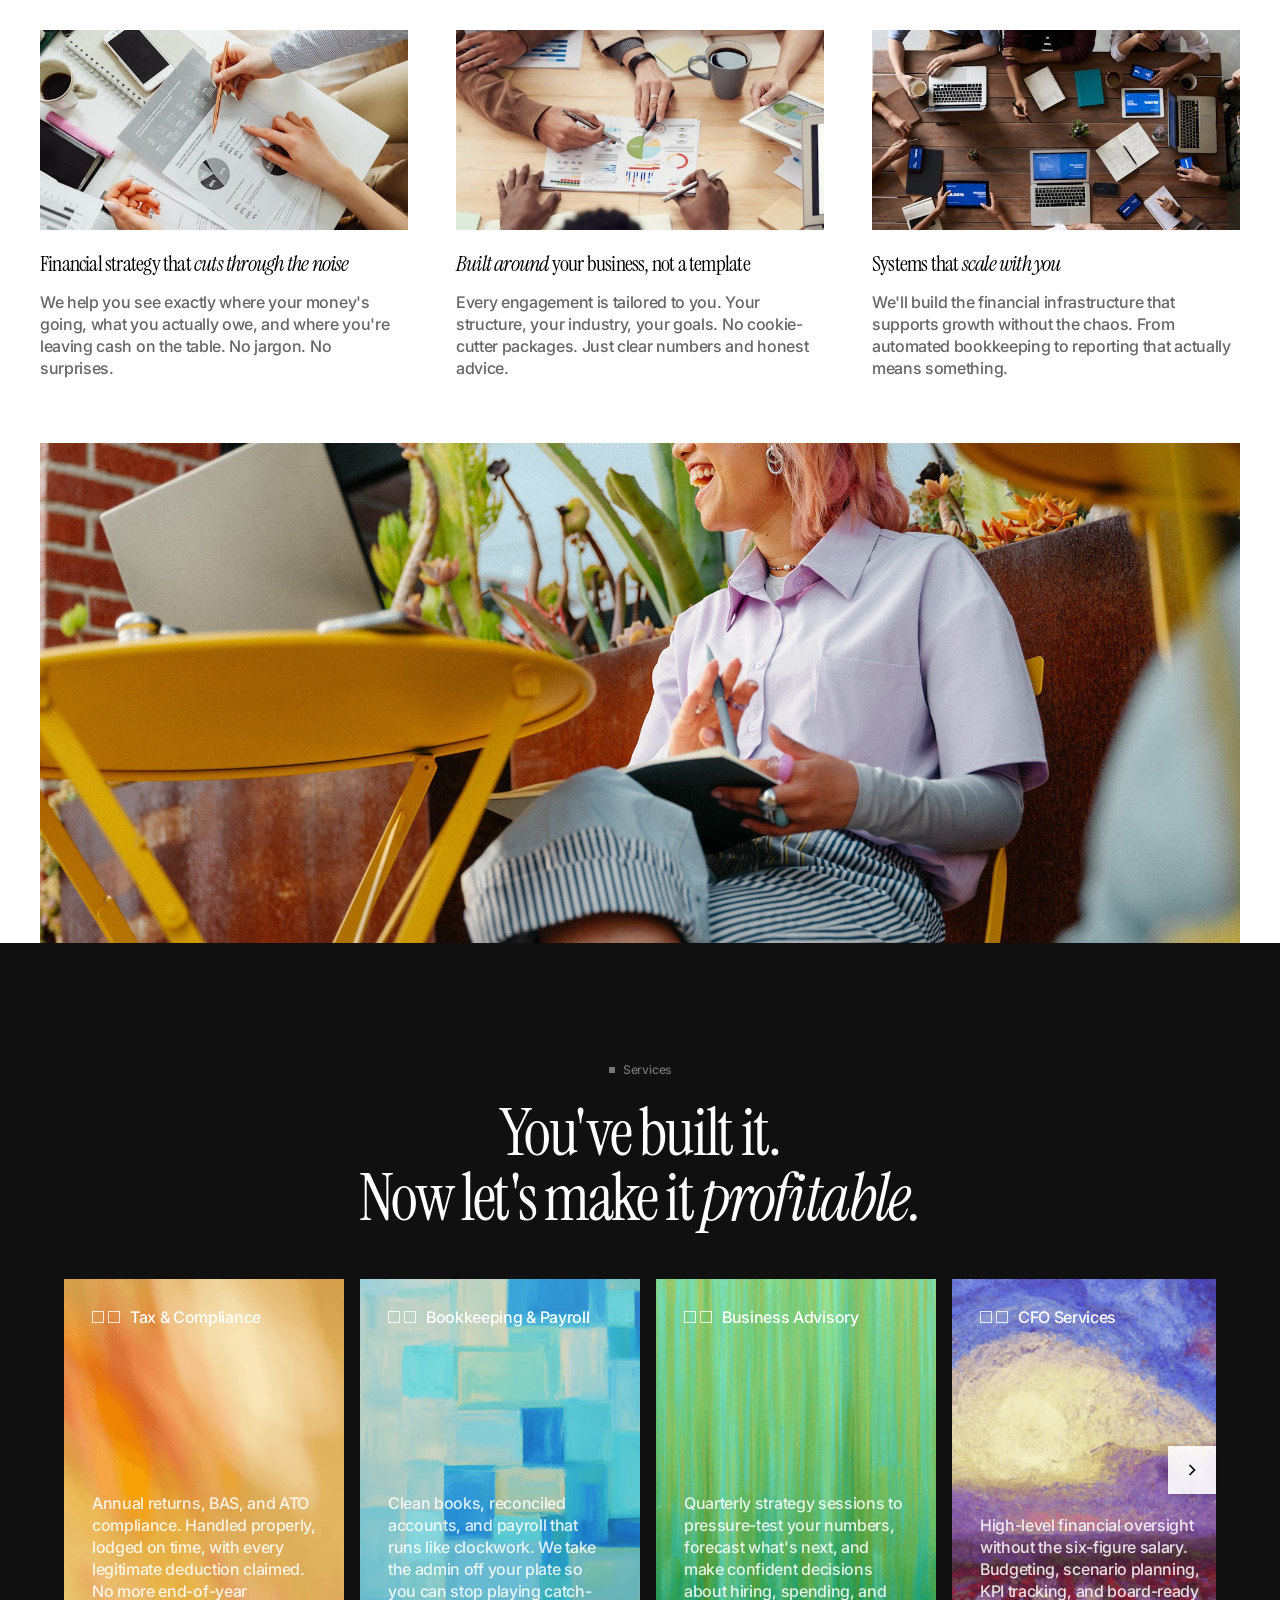
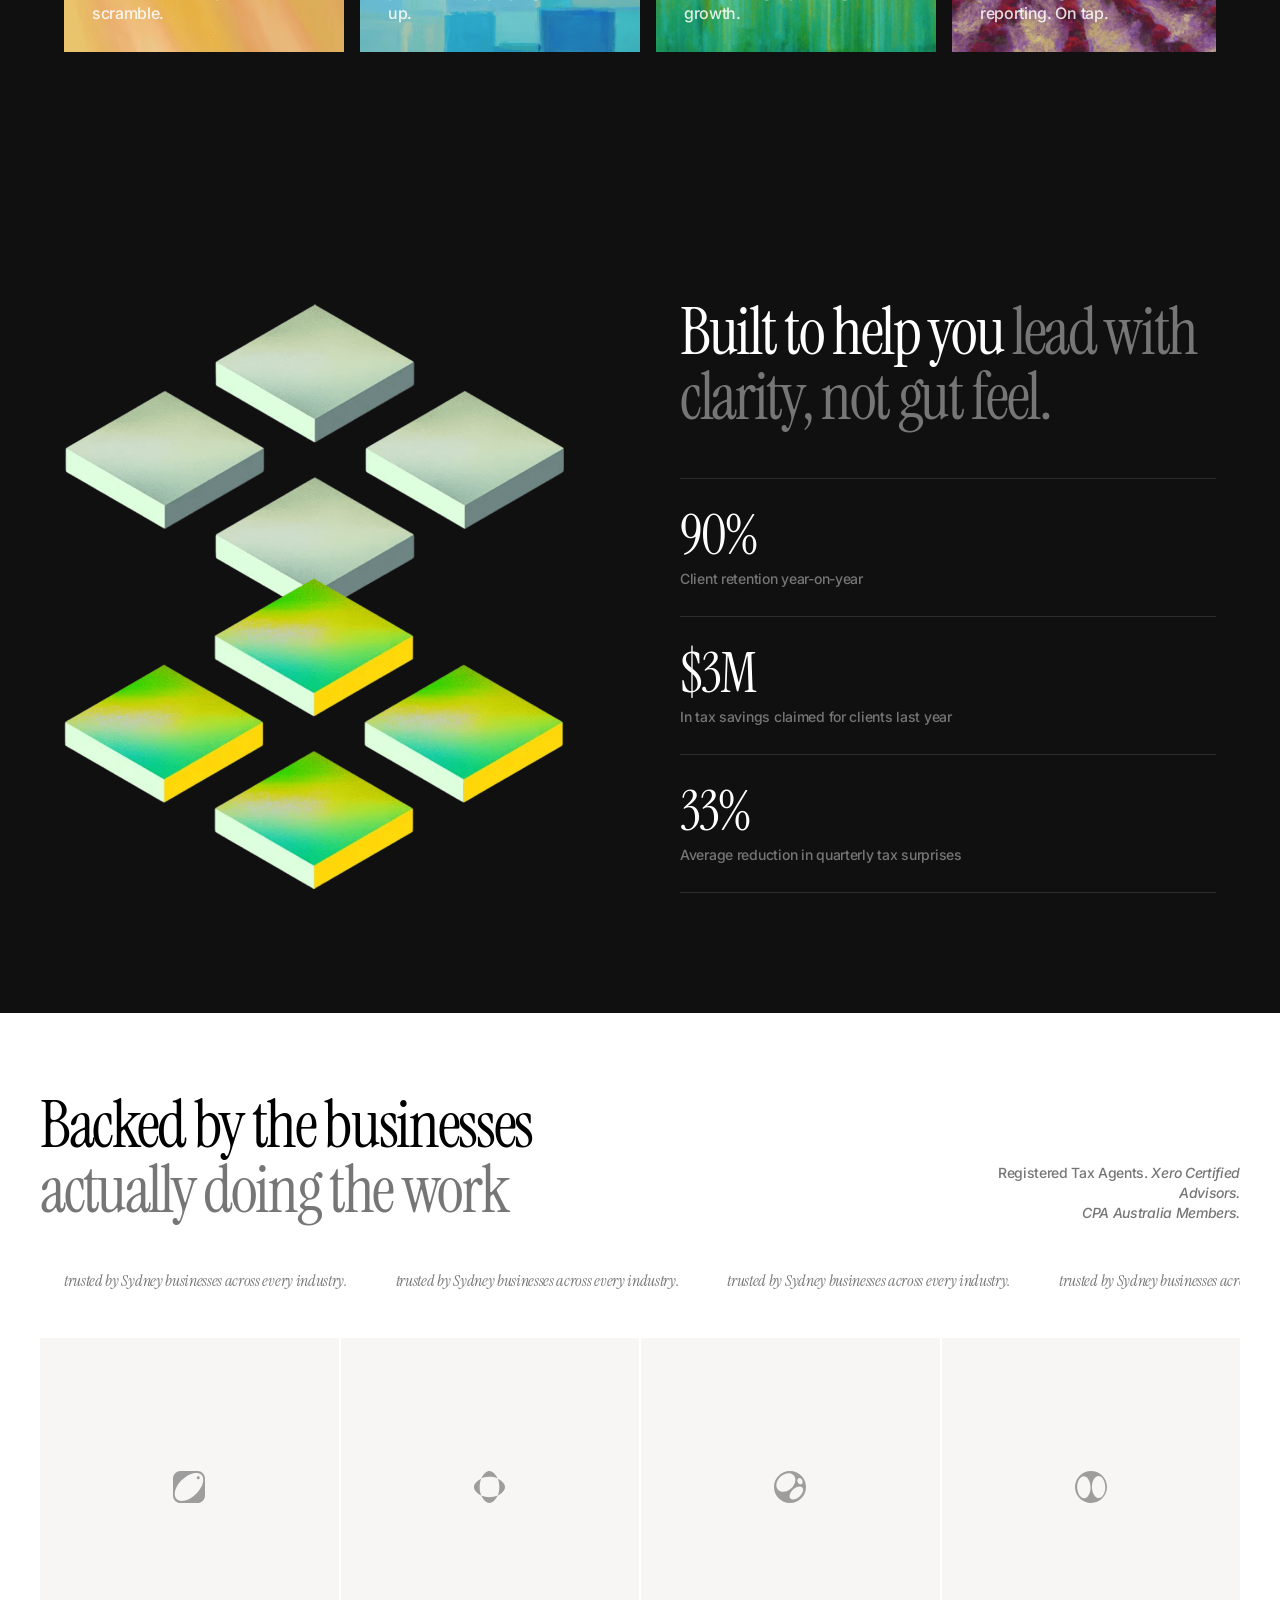
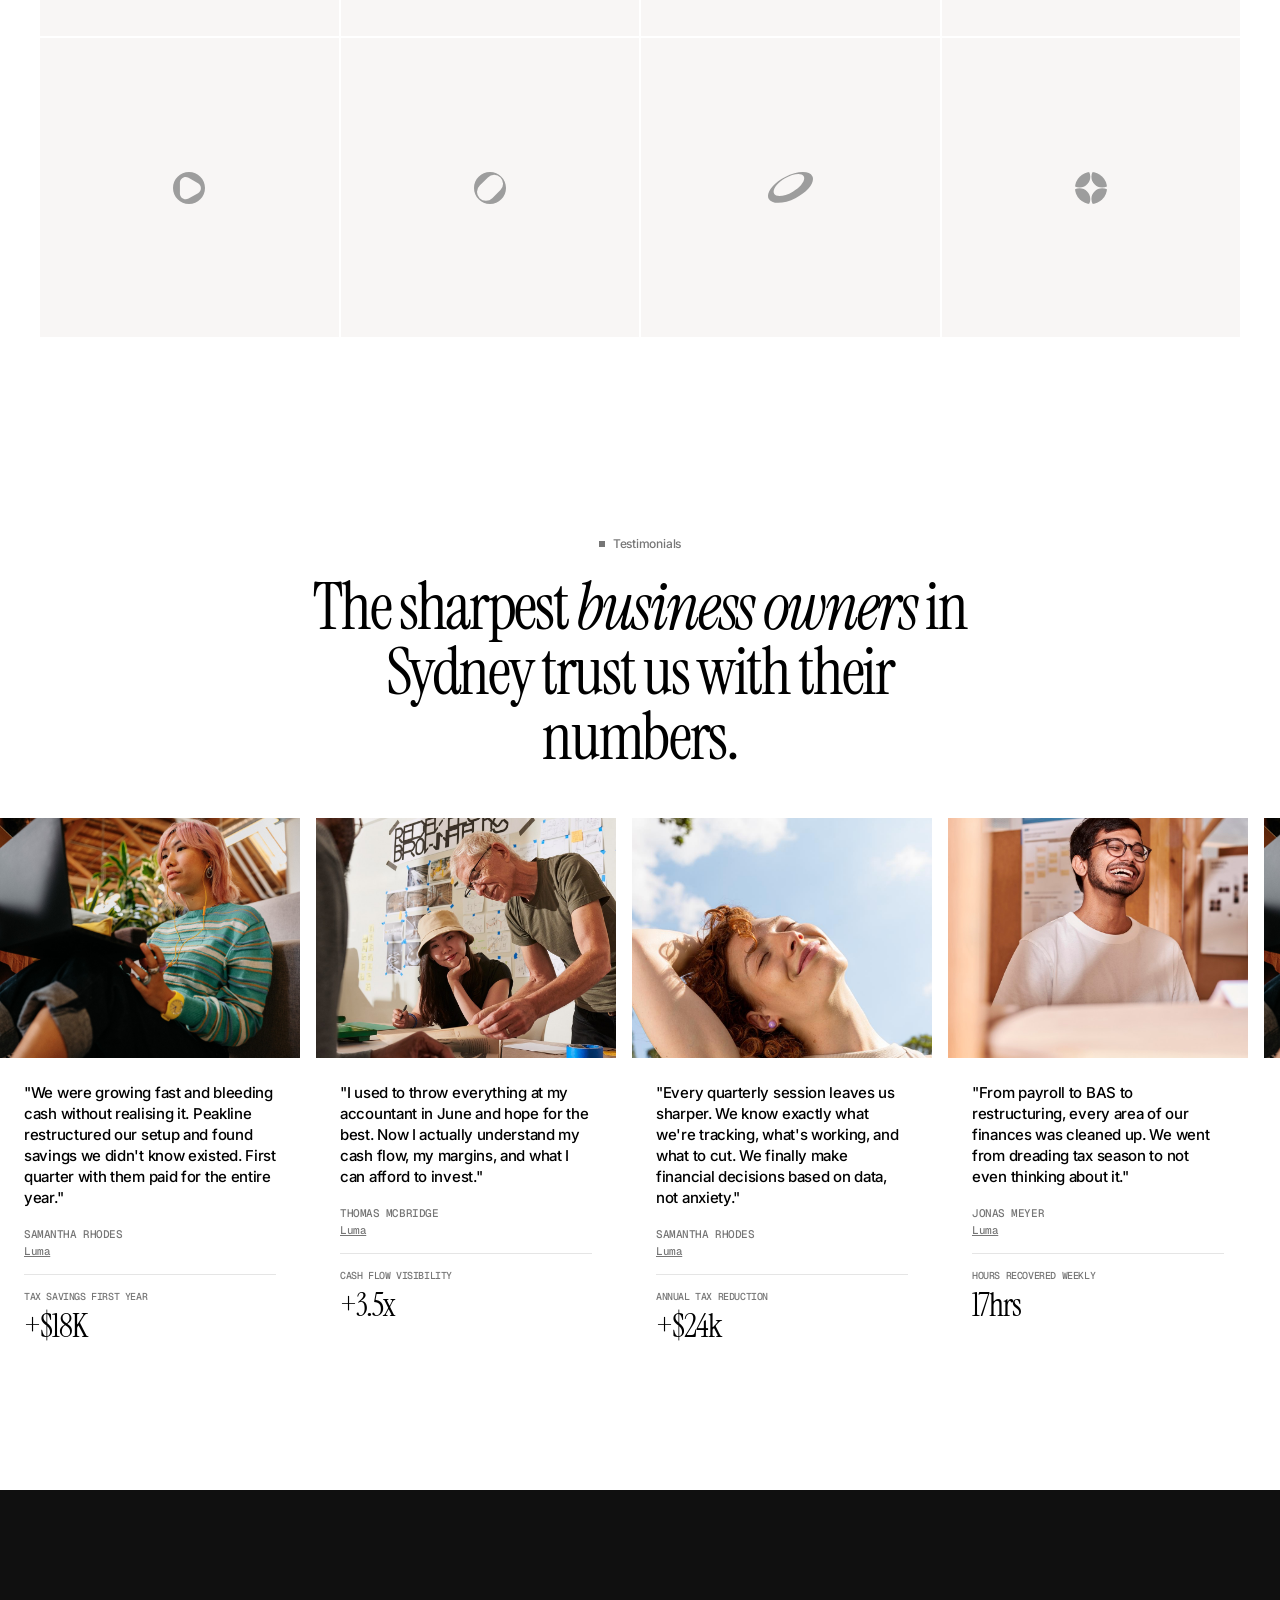
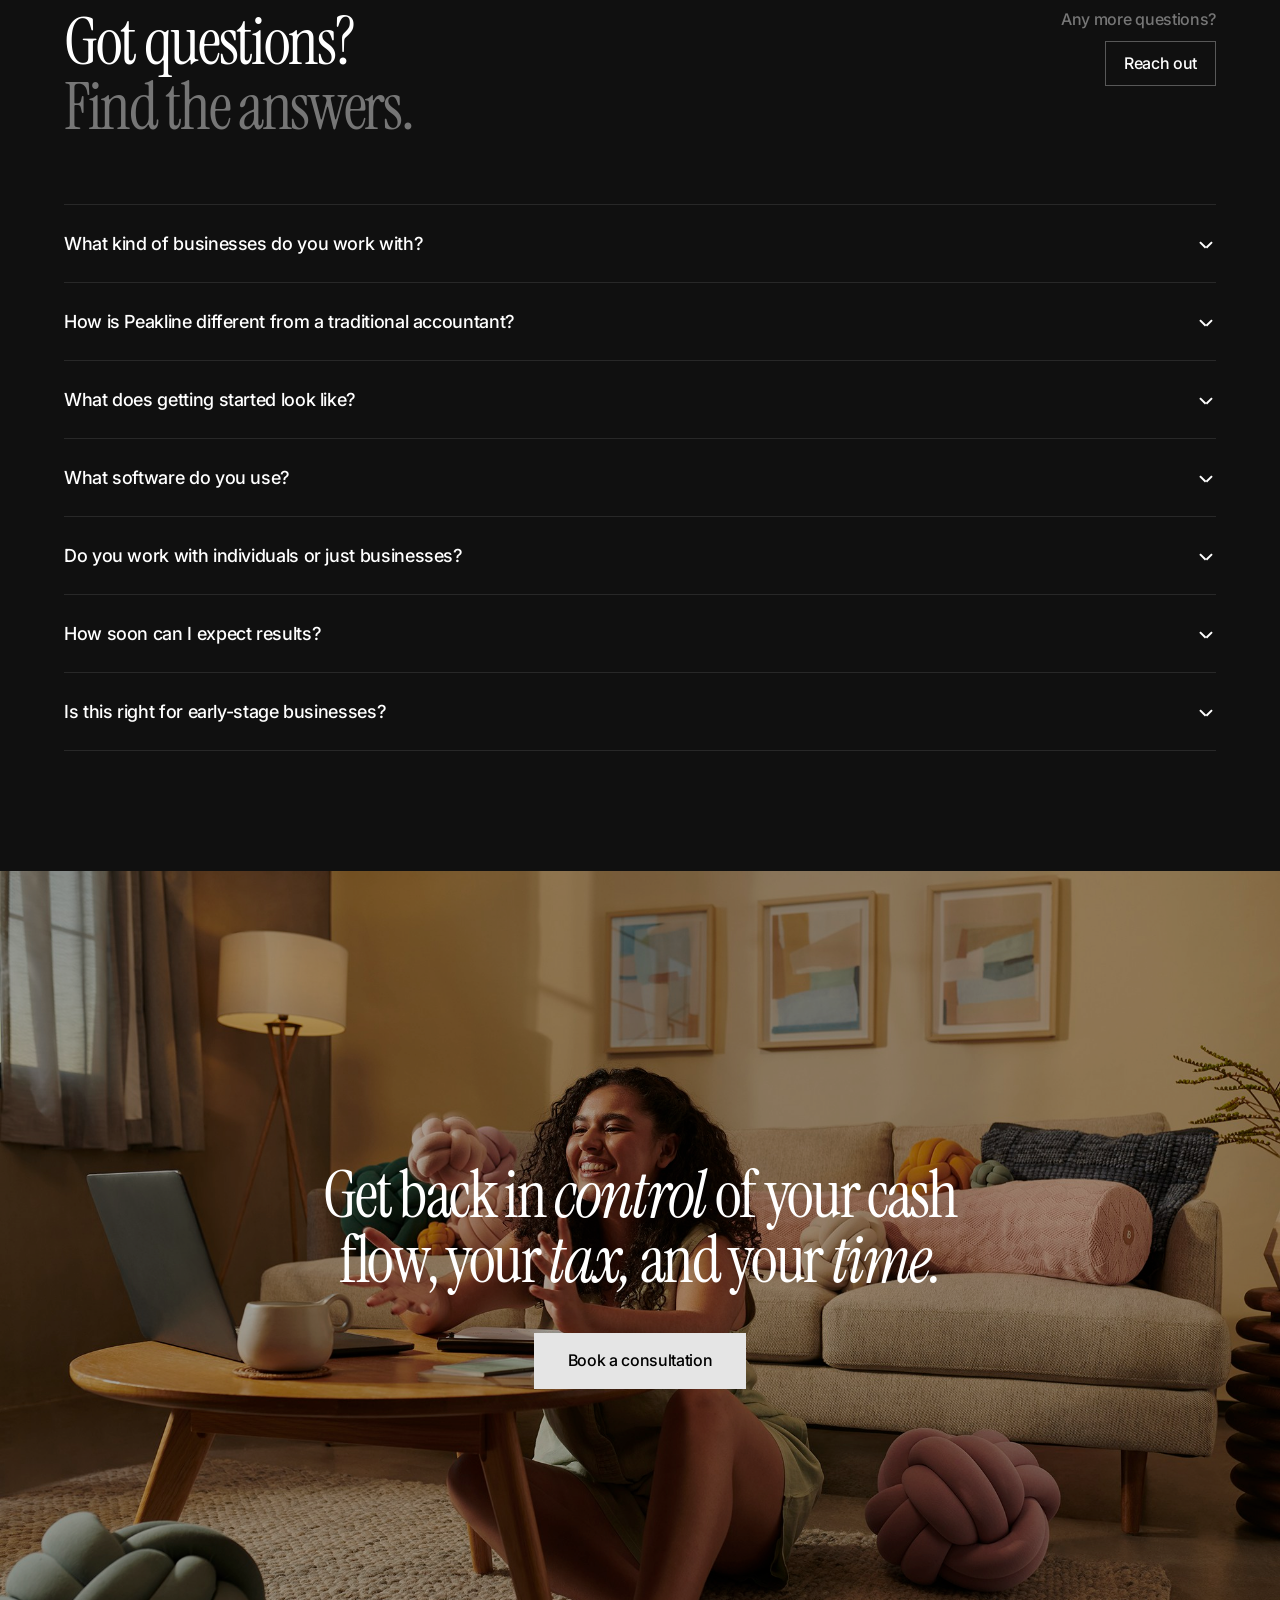
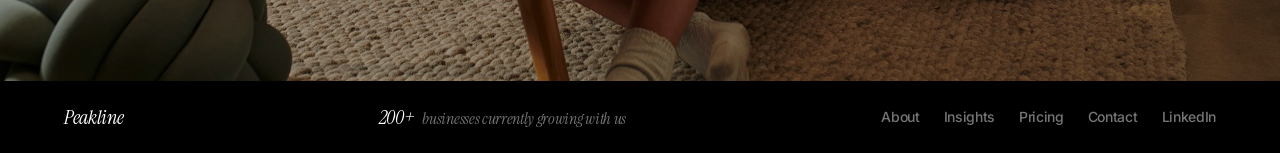
==== commit f6dd95da: "Truly seamless infinite marquees via JS-driven cloning Replaced CSS-only marquee approach with JS th" ====
--- a/index.html
+++ b/index.html
@@ -45,26 +45,14 @@
     <!-- Brand Ticker -->
     <div class="brand-ticker-wrapper">
       <div class="brand-ticker">
-        <div class="brand-ticker-set">
-          <img src="images/logo-1.svg" alt="Xero">
-          <img src="images/logo-2.svg" alt="QuickBooks">
-          <img src="images/logo-3.svg" alt="MYOB">
-          <img src="images/logo-4.svg" alt="Stripe">
-          <img src="images/logo-5.svg" alt="Shopify">
-          <img src="images/logo-6.svg" alt="Square">
-          <img src="images/logo-7.svg" alt="Gusto">
-          <img src="images/logo-8.svg" alt="HubSpot">
-        </div>
-        <div class="brand-ticker-set">
-          <img src="images/logo-1.svg" alt="Xero">
-          <img src="images/logo-2.svg" alt="QuickBooks">
-          <img src="images/logo-3.svg" alt="MYOB">
-          <img src="images/logo-4.svg" alt="Stripe">
-          <img src="images/logo-5.svg" alt="Shopify">
-          <img src="images/logo-6.svg" alt="Square">
-          <img src="images/logo-7.svg" alt="Gusto">
-          <img src="images/logo-8.svg" alt="HubSpot">
-        </div>
+        <img src="images/logo-1.svg" alt="Xero">
+        <img src="images/logo-2.svg" alt="QuickBooks">
+        <img src="images/logo-3.svg" alt="MYOB">
+        <img src="images/logo-4.svg" alt="Stripe">
+        <img src="images/logo-5.svg" alt="Shopify">
+        <img src="images/logo-6.svg" alt="Square">
+        <img src="images/logo-7.svg" alt="Gusto">
+        <img src="images/logo-8.svg" alt="HubSpot">
       </div>
     </div>
 
@@ -239,7 +227,6 @@
     </div>
     <div class="testimonial-marquee-wrapper">
       <div class="testimonial-marquee">
-        <div class="testimonial-marquee-set">
         <div class="testimonial-card">
           <div class="testimonial-card-image"><img src="images/testimonial-1.jpg" alt="Samantha Rhodes"></div>
           <div class="testimonial-card-content">
@@ -288,57 +275,6 @@
             </div>
           </div>
         </div>
-        </div><!-- end set 1 -->
-        <div class="testimonial-marquee-set">
-        <div class="testimonial-card">
-          <div class="testimonial-card-image"><img src="images/testimonial-1.jpg" alt="Samantha Rhodes"></div>
-          <div class="testimonial-card-content">
-            <p class="quote">"We were growing fast and bleeding cash without realising it. Peakline restructured our setup and found savings we didn't know existed. First quarter with them paid for the entire year."</p>
-            <p class="name">Samantha Rhodes</p>
-            <span class="company">Luma</span>
-            <div class="testimonial-metric">
-              <p class="metric-label">Tax savings first year</p>
-              <span class="metric-value">+$18K</span>
-            </div>
-          </div>
-        </div>
-        <div class="testimonial-card">
-          <div class="testimonial-card-image"><img src="images/testimonial-2.jpg" alt="Thomas Mcbridge"></div>
-          <div class="testimonial-card-content">
-            <p class="quote">"I used to throw everything at my accountant in June and hope for the best. Now I actually understand my cash flow, my margins, and what I can afford to invest."</p>
-            <p class="name">Thomas Mcbridge</p>
-            <span class="company">Luma</span>
-            <div class="testimonial-metric">
-              <p class="metric-label">Cash flow visibility</p>
-              <span class="metric-value">+3.5x</span>
-            </div>
-          </div>
-        </div>
-        <div class="testimonial-card">
-          <div class="testimonial-card-image"><img src="images/testimonial-3.jpg" alt="Samantha Rhodes"></div>
-          <div class="testimonial-card-content">
-            <p class="quote">"Every quarterly session leaves us sharper. We know exactly what we're tracking, what's working, and what to cut. We finally make financial decisions based on data, not anxiety."</p>
-            <p class="name">Samantha Rhodes</p>
-            <span class="company">Luma</span>
-            <div class="testimonial-metric">
-              <p class="metric-label">Annual tax reduction</p>
-              <span class="metric-value">+$24k</span>
-            </div>
-          </div>
-        </div>
-        <div class="testimonial-card">
-          <div class="testimonial-card-image"><img src="images/testimonial-4.jpg" alt="Jonas Meyer"></div>
-          <div class="testimonial-card-content">
-            <p class="quote">"From payroll to BAS to restructuring, every area of our finances was cleaned up. We went from dreading tax season to not even thinking about it."</p>
-            <p class="name">Jonas Meyer</p>
-            <span class="company">Luma</span>
-            <div class="testimonial-metric">
-              <p class="metric-label">Hours recovered weekly</p>
-              <span class="metric-value">17hrs</span>
-            </div>
-          </div>
-        </div>
-        </div><!-- end set 2 -->
       </div>
     </div>
   </section>
--- a/css/styles.css
+++ b/css/styles.css
@@ -461,24 +461,15 @@
   margin-bottom: 0;
 }
 
-/* Remove gap between ticker and hero image */
-.brand-ticker-wrapper + .hero-image {
+.hero .brand-ticker-wrapper ~ .hero-image {
   margin-top: 0;
 }
 
 .brand-ticker {
-  display: flex;
+  display: inline-flex;
   align-items: center;
-  animation: brandTicker 20s linear infinite;
   white-space: nowrap;
-}
-
-.brand-ticker-set {
-  display: flex;
-  align-items: center;
-  gap: 56px;
-  padding-right: 56px;
-  flex-shrink: 0;
+  will-change: transform;
 }
 
 .brand-ticker img {
@@ -487,11 +478,16 @@
   opacity: 0.3;
   flex-shrink: 0;
   filter: grayscale(100%);
-}
-
-@keyframes brandTicker {
+  margin-right: 56px;
+}
+
+.brand-ticker {
+  animation: marqueeScroll var(--marquee-duration, 20s) linear infinite;
+}
+
+@keyframes marqueeScroll {
   0% { transform: translateX(0); }
-  100% { transform: translateX(-50%); }
+  100% { transform: translateX(var(--marquee-offset, -50%)); }
 }
 
 /* ============================================
@@ -503,25 +499,18 @@
 }
 
 .testimonial-marquee {
-  display: flex;
-  animation: testimonialScroll 45s linear infinite;
-  white-space: nowrap;
+  display: inline-flex;
+  will-change: transform;
+  animation: marqueeScroll var(--marquee-duration, 40s) linear infinite;
 }
 
 .testimonial-marquee:hover {
   animation-play-state: paused;
 }
 
-.testimonial-marquee-set {
-  display: flex;
-  gap: 16px;
-  padding-right: 16px;
-  flex-shrink: 0;
-}
-
-@keyframes testimonialScroll {
-  0% { transform: translateX(0); }
-  100% { transform: translateX(-50%); }
+.testimonial-marquee .testimonial-card {
+  margin-right: 16px;
+  white-space: normal;
 }
 
 /* ============================================
@@ -831,9 +820,9 @@
 }
 
 .ticker {
-  display: flex;
-  animation: ticker 25s linear infinite;
-  width: max-content;
+  display: inline-flex;
+  will-change: transform;
+  animation: marqueeScroll var(--marquee-duration, 25s) linear infinite;
 }
 
 .ticker span {
@@ -843,11 +832,7 @@
   color: #767676;
   white-space: nowrap;
   padding: 0 24px;
-}
-
-@keyframes ticker {
-  0% { transform: translateX(0); }
-  100% { transform: translateX(-50%); }
+  flex-shrink: 0;
 }
 
 /* Logo grid */
